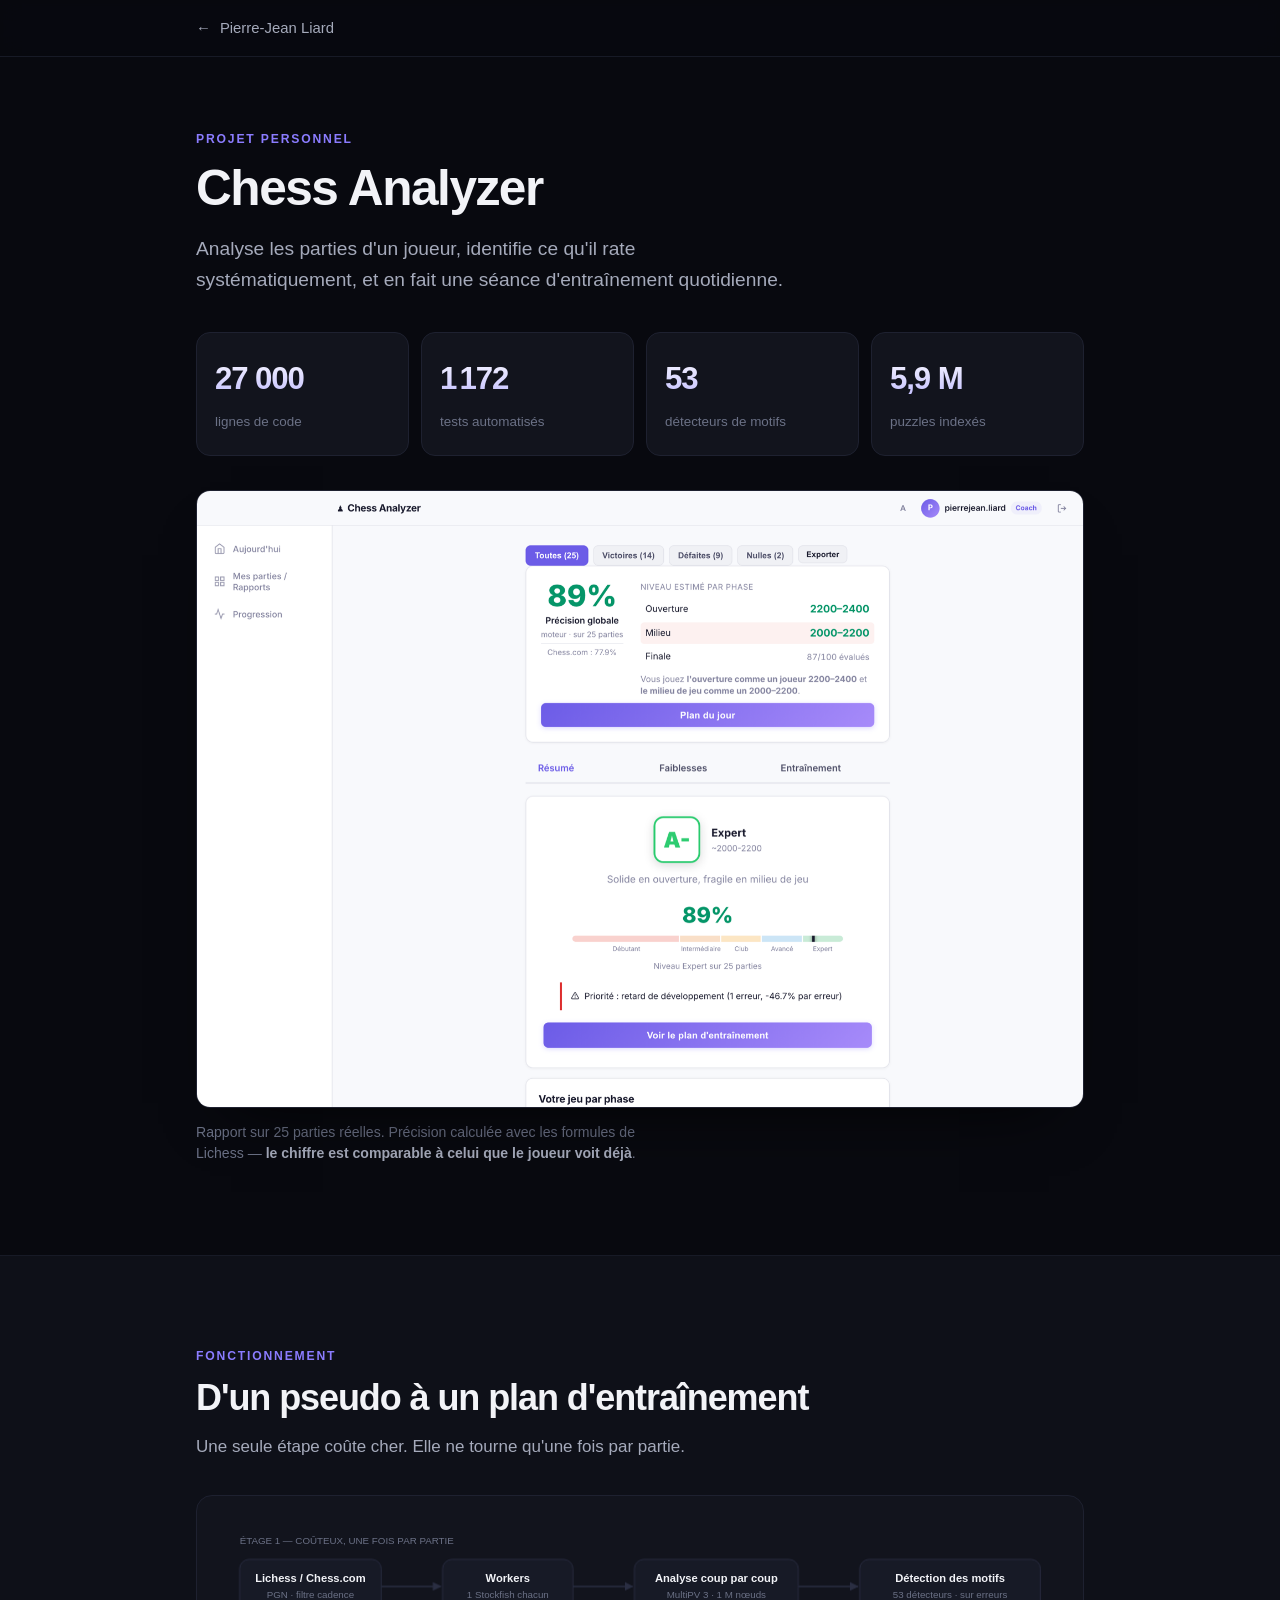
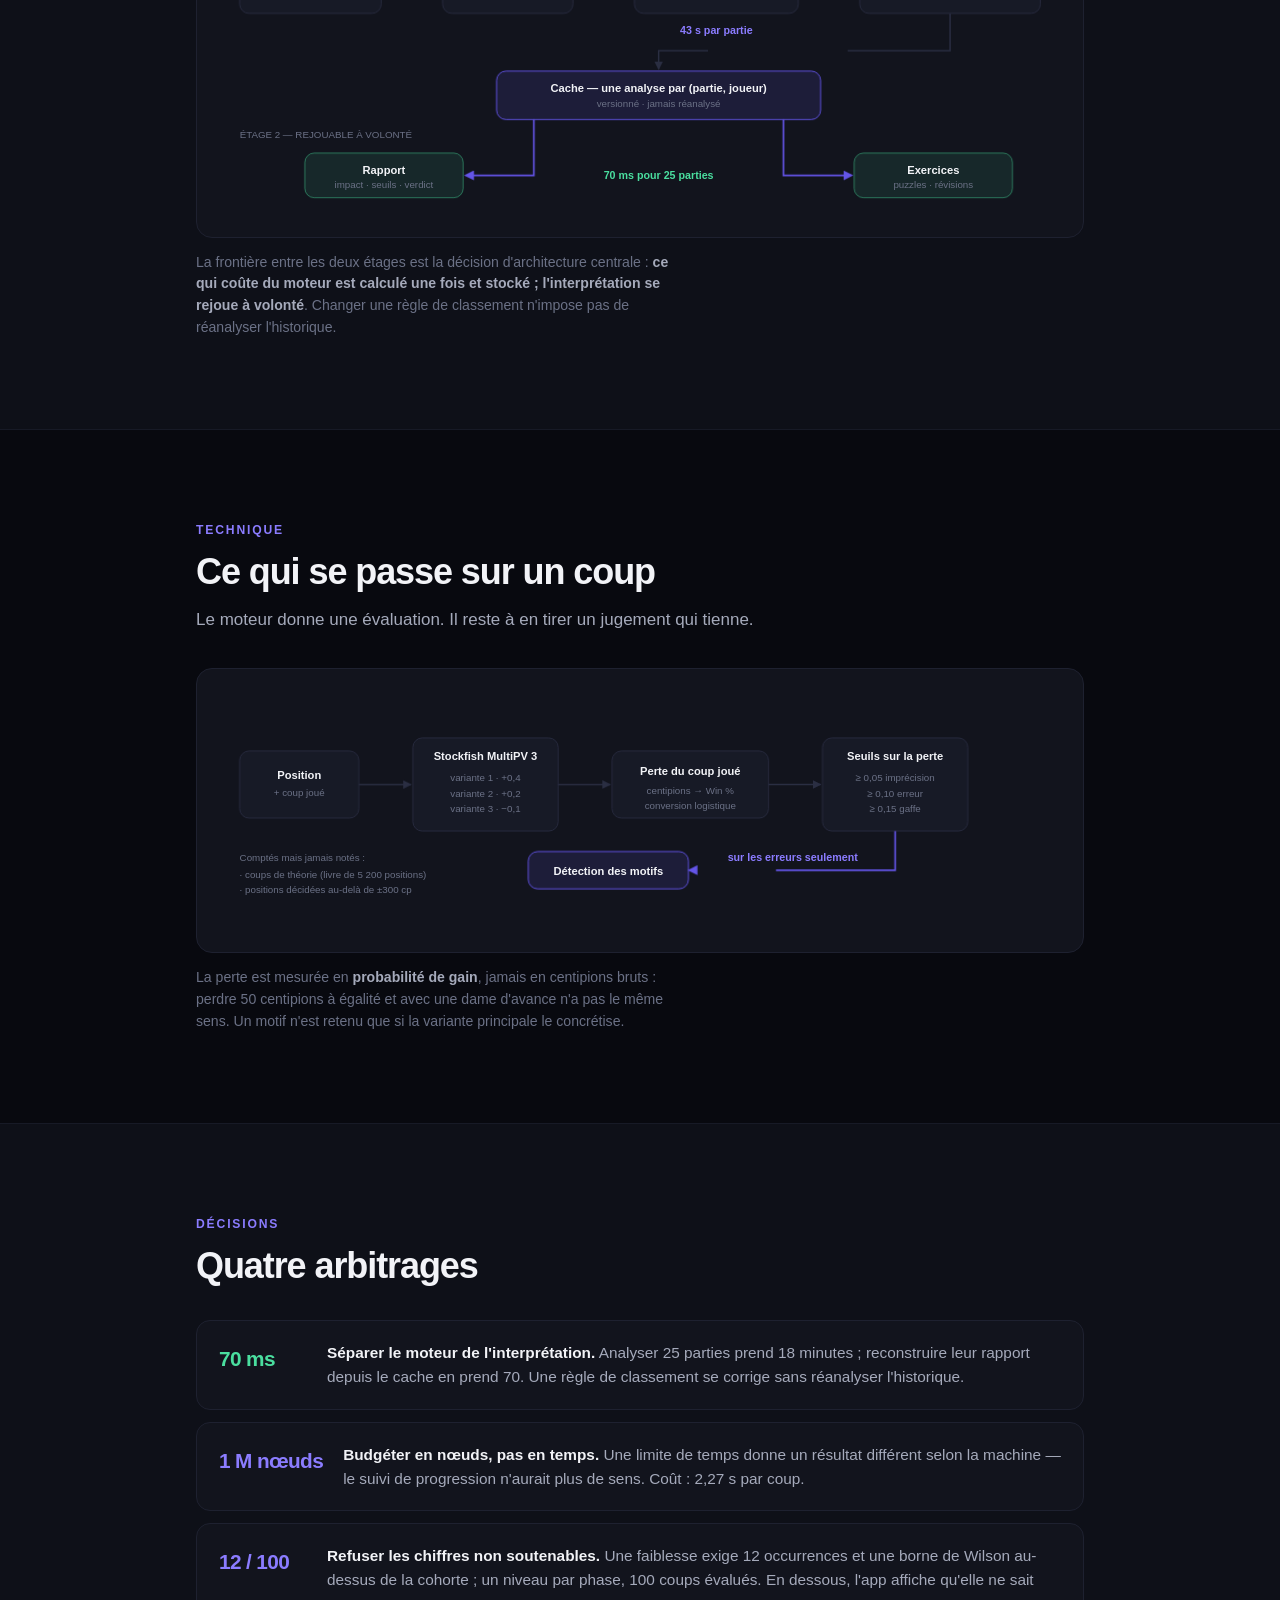
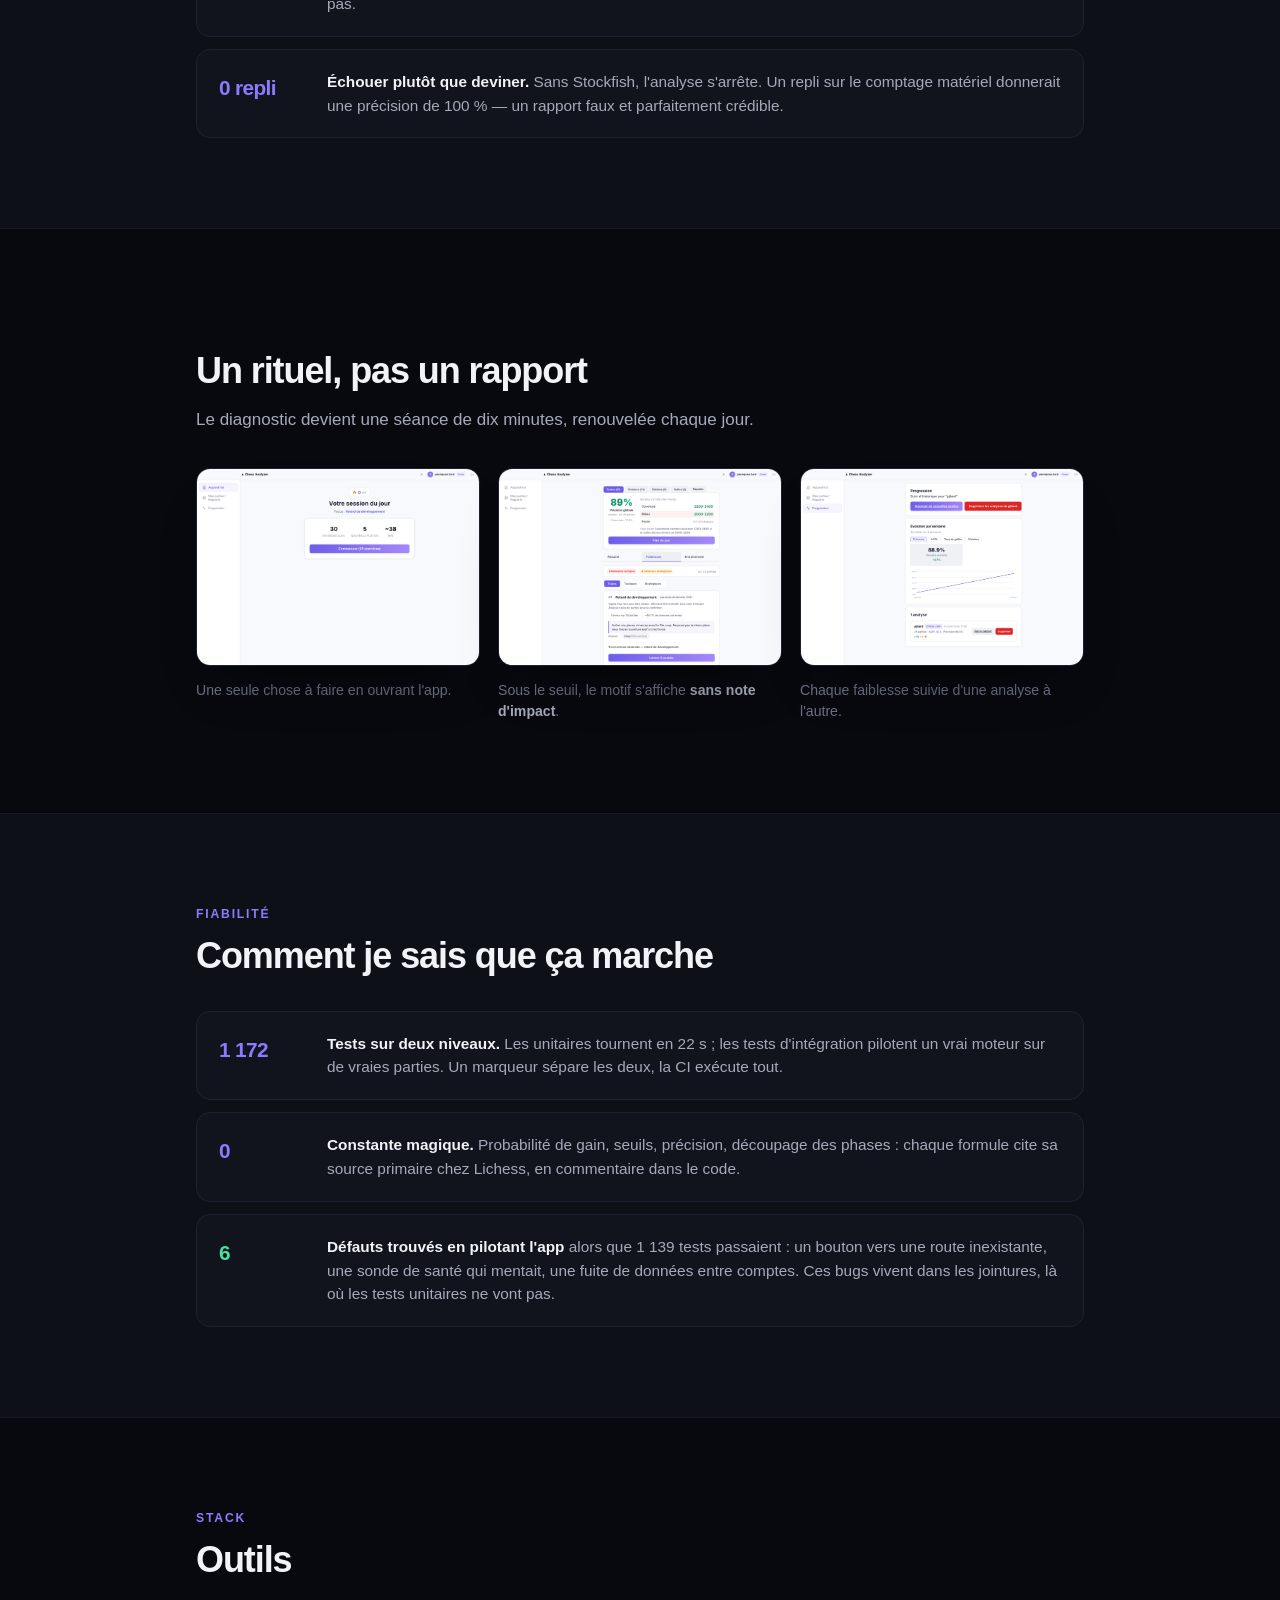
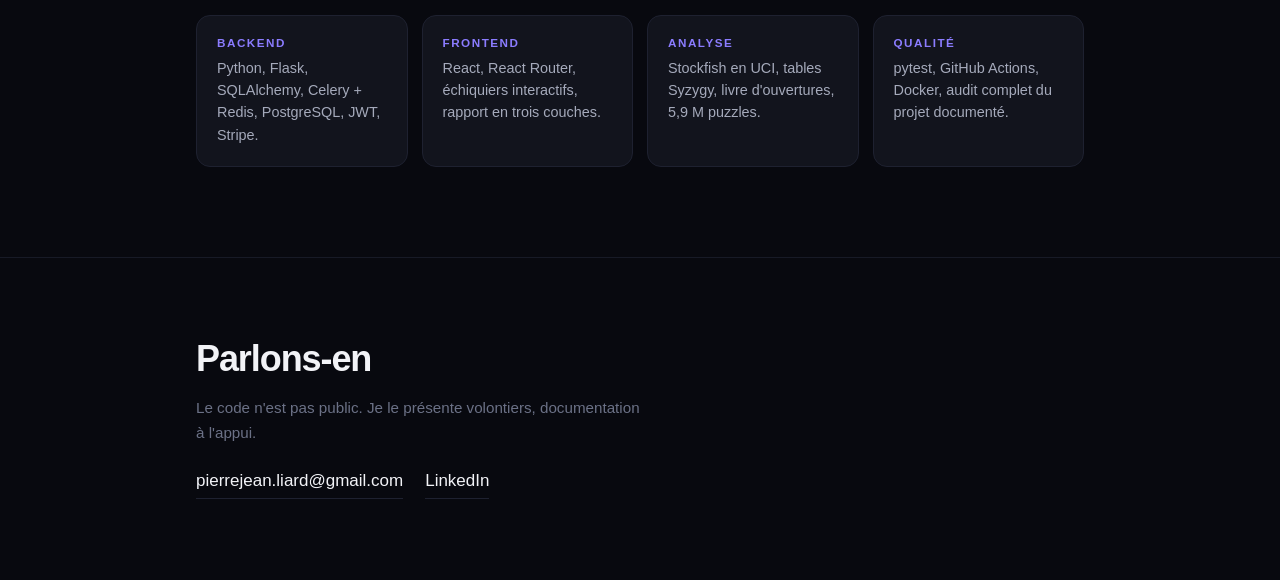
==== chess-analyzer/index.html @ a1d0f541 "Barre de retour sur la page projet, à la place du bandeau personnel La page projet rouvrait sur le m" ====
<!doctype html>
<html lang="fr">
<head>
<meta charset="utf-8">
<meta name="viewport" content="width=device-width, initial-scale=1">
<title>Pierre-Jean Liard — Développeur fullstack</title>
<meta name="description" content="Chess Analyzer : analyse de parties d'échecs avec Stockfish, diagnostic de faiblesses et entraînement personnalisé.">
<meta name="theme-color" content="#08090f">
<meta property="og:title" content="Pierre-Jean Liard — Développeur fullstack">
<meta property="og:description" content="Chess Analyzer : de 25 parties à un plan d'entraînement.">
<meta property="og:type" content="website">
<link rel="icon" href="data:image/svg+xml,<svg xmlns='http://www.w3.org/2000/svg' viewBox='0 0 100 100'><text y='.9em' font-size='90'>♟</text></svg>">
<link rel="stylesheet" href="../styles.css">
</head>
<body>

<div id="bar"></div>

<nav class="backbar">
  <div class="wrap">
    <a class="back" href="../"><span class="arw">←</span> Pierre-Jean Liard</a>
  </div>
</nav>

<header class="project-hero">
  <div class="wrap">
    <p class="kicker rise">Projet personnel</p>
    <h1 class="rise">Chess Analyzer</h1>
    <p class="lede rise d1">
      Analyse les parties d'un joueur, identifie ce qu'il rate systématiquement,
      et en fait une séance d'entraînement quotidienne.
    </p>
  </div>
</header>

<section id="projet" style="padding-top:0">
  <div class="wrap">
    <div class="stats">
      <div class="stat rise"><b data-count="27000" data-div="1000" data-suffix=" 000">0</b><span>lignes de code</span></div>
      <div class="stat rise d1"><b data-count="1172">0</b><span>tests automatisés</span></div>
      <div class="stat rise d2"><b data-count="53">0</b><span>détecteurs de motifs</span></div>
      <div class="stat rise d3"><b data-count="59" data-div="10" data-decimal="1" data-suffix=" M">0</b><span>puzzles indexés</span></div>
    </div>

    <figure class="rise">
      <div class="shot"><img src="../assets/chess-analyzer/rapport.png" alt="Rapport d'analyse : 89 % de précision, niveau estimé par phase, faiblesse prioritaire" loading="lazy"></div>
      <figcaption>Rapport sur 25 parties réelles. Précision calculée avec les formules de Lichess — <b>le chiffre est comparable à celui que le joueur voit déjà</b>.</figcaption>
    </figure>
  </div>
</section>

<section class="lift">
  <div class="wrap">
    <p class="kicker rise">Fonctionnement</p>
    <h2 class="rise">D'un pseudo à un plan d'entraînement</h2>
    <p class="sub rise d1">Une seule étape coûte cher. Elle ne tourne qu'une fois par partie.</p>

    <figure class="rise">
      <div class="diagram">
        <svg viewBox="0 0 900 306" role="img"
             aria-label="Les parties récupérées passent par des workers Stockfish, sont analysées coup par coup puis stockées en cache. Le rapport et les exercices se reconstruisent depuis ce cache en 70 millisecondes, sans repasser par le moteur.">
          <defs>
            <marker id="a" viewBox="0 0 10 10" refX="9" refY="5" markerWidth="6" markerHeight="6" orient="auto-start-reverse">
              <path d="M0 0 L10 5 L0 10 z" fill="#2a2e42"/>
            </marker>
            <marker id="aa" viewBox="0 0 10 10" refX="9" refY="5" markerWidth="6" markerHeight="6" orient="auto-start-reverse">
              <path d="M0 0 L10 5 L0 10 z" fill="#6455e8"/>
            </marker>
          </defs>

          <text class="t-sm fade" x="20" y="22">ÉTAGE 1 — COÛTEUX, UNE FOIS PAR PARTIE</text>

          <rect class="box fade" x="20" y="38" width="152" height="58" rx="10"/>
          <text class="t fade" x="96" y="62" text-anchor="middle">Lichess / Chess.com</text>
          <text class="t-sm fade" x="96" y="80" text-anchor="middle">PGN · filtre cadence</text>

          <line class="wire draw s1" style="--len:66" x1="172" y1="67" x2="236" y2="67" marker-end="url(#a)"/>

          <rect class="box fade s1" x="238" y="38" width="140" height="58" rx="10"/>
          <text class="t fade s1" x="308" y="62" text-anchor="middle">Workers</text>
          <text class="t-sm fade s1" x="308" y="80" text-anchor="middle">1 Stockfish chacun</text>

          <line class="wire draw s2" style="--len:66" x1="378" y1="67" x2="442" y2="67" marker-end="url(#a)"/>

          <rect class="box fade s2" x="444" y="38" width="176" height="58" rx="10"/>
          <text class="t fade s2" x="532" y="62" text-anchor="middle">Analyse coup par coup</text>
          <text class="t-sm fade s2" x="532" y="80" text-anchor="middle">MultiPV 3 · 1 M nœuds</text>

          <line class="wire draw s3" style="--len:66" x1="620" y1="67" x2="684" y2="67" marker-end="url(#a)"/>

          <rect class="box fade s3" x="686" y="38" width="194" height="58" rx="10"/>
          <text class="t fade s3" x="783" y="62" text-anchor="middle">Détection des motifs</text>
          <text class="t-sm fade s3" x="783" y="80" text-anchor="middle">53 détecteurs · sur erreurs</text>

          <text class="t-metric fade s3" x="532" y="118" text-anchor="middle">43 s par partie</text>

          <path class="wire draw s4" style="--len:150" d="M783 96 L783 136 L470 136 L470 156" marker-end="url(#a)"/>

          <rect class="box-accent fade s4" x="296" y="158" width="348" height="52" rx="10"/>
          <text class="t fade s4" x="470" y="180" text-anchor="middle">Cache — une analyse par (partie, joueur)</text>
          <text class="t-sm fade s4" x="470" y="197" text-anchor="middle">versionné · jamais réanalysé</text>

          <text class="t-sm fade s5" x="20" y="230">ÉTAGE 2 — REJOUABLE À VOLONTÉ</text>

          <path class="wire-accent draw s5" style="--len:130" d="M336 210 L336 270 L262 270" marker-end="url(#aa)"/>
          <rect class="box-mint fade s5" x="90" y="246" width="170" height="48" rx="10"/>
          <text class="t fade s5" x="175" y="268" text-anchor="middle">Rapport</text>
          <text class="t-sm fade s5" x="175" y="284" text-anchor="middle">impact · seuils · verdict</text>

          <path class="wire-accent draw s5" style="--len:130" d="M604 210 L604 270 L678 270" marker-end="url(#aa)"/>
          <rect class="box-mint fade s5" x="680" y="246" width="170" height="48" rx="10"/>
          <text class="t fade s5" x="765" y="268" text-anchor="middle">Exercices</text>
          <text class="t-sm fade s5" x="765" y="284" text-anchor="middle">puzzles · révisions</text>

          <text class="t-metric t-mint fade s5" x="470" y="274" text-anchor="middle">70 ms pour 25 parties</text>
        </svg>
      </div>
      <figcaption>
        La frontière entre les deux étages est la décision d'architecture centrale :
        <b>ce qui coûte du moteur est calculé une fois et stocké ; l'interprétation se
        rejoue à volonté</b>. Changer une règle de classement n'impose pas de réanalyser
        l'historique.
      </figcaption>
    </figure>
  </div>
</section>

<section>
  <div class="wrap">
    <p class="kicker rise">Technique</p>
    <h2 class="rise">Ce qui se passe sur un coup</h2>
    <p class="sub rise d1">Le moteur donne une évaluation. Il reste à en tirer un jugement qui tienne.</p>

    <figure class="rise">
      <div class="diagram">
        <svg viewBox="0 0 900 244" role="img"
             aria-label="Le moteur propose trois variantes, le coup joué est situé par rapport à elles, sa perte en centipions est convertie en perte de probabilité de gain, puis comparée à des seuils. La détection de motifs ne se déclenche que sur les erreurs.">
          <defs>
            <marker id="b" viewBox="0 0 10 10" refX="9" refY="5" markerWidth="6" markerHeight="6" orient="auto-start-reverse">
              <path d="M0 0 L10 5 L0 10 z" fill="#2a2e42"/>
            </marker>
            <marker id="bb" viewBox="0 0 10 10" refX="9" refY="5" markerWidth="6" markerHeight="6" orient="auto-start-reverse">
              <path d="M0 0 L10 5 L0 10 z" fill="#6455e8"/>
            </marker>
          </defs>

          <rect class="box fade" x="20" y="58" width="128" height="72" rx="10"/>
          <text class="t fade" x="84" y="88" text-anchor="middle">Position</text>
          <text class="t-sm fade" x="84" y="106" text-anchor="middle">+ coup joué</text>

          <line class="wire draw s1" style="--len:56" x1="148" y1="94" x2="204" y2="94" marker-end="url(#b)"/>

          <rect class="box fade s1" x="206" y="44" width="156" height="100" rx="10"/>
          <text class="t fade s1" x="284" y="68" text-anchor="middle">Stockfish MultiPV 3</text>
          <text class="t-sm fade s1" x="284" y="90" text-anchor="middle">variante 1 · +0,4</text>
          <text class="t-sm fade s1" x="284" y="107" text-anchor="middle">variante 2 · +0,2</text>
          <text class="t-sm fade s1" x="284" y="124" text-anchor="middle">variante 3 · −0,1</text>

          <line class="wire draw s2" style="--len:56" x1="362" y1="94" x2="418" y2="94" marker-end="url(#b)"/>

          <rect class="box fade s2" x="420" y="58" width="168" height="72" rx="10"/>
          <text class="t fade s2" x="504" y="84" text-anchor="middle">Perte du coup joué</text>
          <text class="t-sm fade s2" x="504" y="104" text-anchor="middle">centipions → Win %</text>
          <text class="t-sm fade s2" x="504" y="120" text-anchor="middle">conversion logistique</text>

          <line class="wire draw s3" style="--len:56" x1="588" y1="94" x2="644" y2="94" marker-end="url(#b)"/>

          <rect class="box fade s3" x="646" y="44" width="156" height="100" rx="10"/>
          <text class="t fade s3" x="724" y="68" text-anchor="middle">Seuils sur la perte</text>
          <text class="t-sm fade s3" x="724" y="90" text-anchor="middle">≥ 0,05 imprécision</text>
          <text class="t-sm fade s3" x="724" y="107" text-anchor="middle">≥ 0,10 erreur</text>
          <text class="t-sm fade s3" x="724" y="124" text-anchor="middle">≥ 0,15 gaffe</text>

          <path class="wire-accent draw s4" style="--len:170" d="M724 144 L724 186 L502 186" marker-end="url(#bb)"/>
          <rect class="box-accent fade s4" x="330" y="166" width="172" height="40" rx="10"/>
          <text class="t fade s4" x="416" y="191" text-anchor="middle">Détection des motifs</text>
          <text class="t-metric fade s4" x="614" y="176" text-anchor="middle">sur les erreurs seulement</text>

          <text class="t-sm fade s5" x="20" y="176">Comptés mais jamais notés :</text>
          <text class="t-sm fade s5" x="20" y="194">· coups de théorie (livre de 5 200 positions)</text>
          <text class="t-sm fade s5" x="20" y="211">· positions décidées au-delà de ±300 cp</text>
        </svg>
      </div>
      <figcaption>
        La perte est mesurée en <b>probabilité de gain</b>, jamais en centipions bruts :
        perdre 50 centipions à égalité et avec une dame d'avance n'a pas le même sens.
        Un motif n'est retenu que si la variante principale le concrétise.
      </figcaption>
    </figure>
  </div>
</section>

<section class="lift">
  <div class="wrap">
    <p class="kicker rise">Décisions</p>
    <h2 class="rise">Quatre arbitrages</h2>

    <div class="calls">
      <div class="call rise">
        <span class="big mint">70 ms</span>
        <p><strong>Séparer le moteur de l'interprétation.</strong> Analyser 25 parties prend 18 minutes ; reconstruire leur rapport depuis le cache en prend 70. Une règle de classement se corrige sans réanalyser l'historique.</p>
      </div>
      <div class="call rise">
        <span class="big">1 M nœuds</span>
        <p><strong>Budgéter en nœuds, pas en temps.</strong> Une limite de temps donne un résultat différent selon la machine — le suivi de progression n'aurait plus de sens. Coût : 2,27 s par coup.</p>
      </div>
      <div class="call rise">
        <span class="big">12 / 100</span>
        <p><strong>Refuser les chiffres non soutenables.</strong> Une faiblesse exige 12 occurrences et une borne de Wilson au-dessus de la cohorte ; un niveau par phase, 100 coups évalués. En dessous, l'app affiche qu'elle ne sait pas.</p>
      </div>
      <div class="call rise">
        <span class="big">0 repli</span>
        <p><strong>Échouer plutôt que deviner.</strong> Sans Stockfish, l'analyse s'arrête. Un repli sur le comptage matériel donnerait une précision de 100 % — un rapport faux et parfaitement crédible.</p>
      </div>
    </div>
  </div>
</section>

<section>
  <div class="wrap">
    <p class="kicker rise">Produit</p>
    <h2 class="rise">Un rituel, pas un rapport</h2>
    <p class="sub rise d1">Le diagnostic devient une séance de dix minutes, renouvelée chaque jour.</p>

    <div class="gallery">
      <figure class="rise">
        <div class="shot"><img src="../assets/chess-analyzer/aujourdhui.png" alt="Écran Aujourd'hui : séance du jour, révisions dues et nouveaux puzzles" loading="lazy"></div>
        <figcaption>Une seule chose à faire en ouvrant l'app.</figcaption>
      </figure>
      <figure class="rise d1">
        <div class="shot"><img src="../assets/chess-analyzer/faiblesses.png" alt="Onglet Faiblesses : motif affiché avec la mention pas assez de données" loading="lazy"></div>
        <figcaption>Sous le seuil, le motif s'affiche <b>sans note d'impact</b>.</figcaption>
      </figure>
      <figure class="rise d2">
        <div class="shot"><img src="../assets/chess-analyzer/progression.png" alt="Page Progression : évolution de la précision et des faiblesses dans le temps" loading="lazy"></div>
        <figcaption>Chaque faiblesse suivie d'une analyse à l'autre.</figcaption>
      </figure>
    </div>
  </div>
</section>

<section class="lift">
  <div class="wrap">
    <p class="kicker rise">Fiabilité</p>
    <h2 class="rise">Comment je sais que ça marche</h2>

    <div class="calls">
      <div class="call rise">
        <span class="big">1 172</span>
        <p><strong>Tests sur deux niveaux.</strong> Les unitaires tournent en 22 s ; les tests d'intégration pilotent un vrai moteur sur de vraies parties. Un marqueur sépare les deux, la CI exécute tout.</p>
      </div>
      <div class="call rise">
        <span class="big">0</span>
        <p><strong>Constante magique.</strong> Probabilité de gain, seuils, précision, découpage des phases : chaque formule cite sa source primaire chez Lichess, en commentaire dans le code.</p>
      </div>
      <div class="call rise">
        <span class="big mint">6</span>
        <p><strong>Défauts trouvés en pilotant l'app</strong> alors que 1 139 tests passaient : un bouton vers une route inexistante, une sonde de santé qui mentait, une fuite de données entre comptes. Ces bugs vivent dans les jointures, là où les tests unitaires ne vont pas.</p>
      </div>
    </div>
  </div>
</section>

<section>
  <div class="wrap">
    <p class="kicker rise">Stack</p>
    <h2 class="rise">Outils</h2>
    <div class="stack">
      <div class="rise">
        <h3>Backend</h3>
        <p>Python, Flask, SQLAlchemy, Celery + Redis, PostgreSQL, JWT, Stripe.</p>
      </div>
      <div class="rise d1">
        <h3>Frontend</h3>
        <p>React, React Router, échiquiers interactifs, rapport en trois couches.</p>
      </div>
      <div class="rise d2">
        <h3>Analyse</h3>
        <p>Stockfish en UCI, tables Syzygy, livre d'ouvertures, 5,9 M puzzles.</p>
      </div>
      <div class="rise d3">
        <h3>Qualité</h3>
        <p>pytest, GitHub Actions, Docker, audit complet du projet documenté.</p>
      </div>
    </div>
  </div>
</section>

<footer>
  <div class="wrap">
    <h2 class="rise" style="margin-bottom:16px">Parlons-en</h2>
    <p class="rise d1">Le code n'est pas public. Je le présente volontiers, documentation à l'appui.</p>
    <div class="foot-links rise d2">
      <a href="mailto:pierrejean.liard@gmail.com">pierrejean.liard@gmail.com</a>
      <a href="https://www.linkedin.com/in/pierre-jean-liard-203535136/" rel="noopener">LinkedIn</a>
    </div>
  </div>
</footer>

<script src="../site.js"></script>

</body>
</html>
---- styles.css ----
:root {
    --bg: #08090f;  --bg-lift: #0e1018;  --bg-card: #12141d;
    --line: #1e2130;  --line-soft: #171a26;
    --ink: #f2f3f7;  --ink-soft: #a5aabb;  --ink-faint: #6b7186;
    --accent: #8b7cff;  --accent-deep: #6455e8;  --mint: #4ade9f;
    --max: 940px;
    --ease: cubic-bezier(0.22, 1, 0.36, 1);
  }
  * { box-sizing: border-box; }
  html { -webkit-text-size-adjust: 100%; scroll-behavior: smooth; }
  body {
    margin: 0; background: var(--bg); color: var(--ink);
    font: 17px/1.65 -apple-system, BlinkMacSystemFont, "Segoe UI", Roboto, "Helvetica Neue", Arial, sans-serif;
    -webkit-font-smoothing: antialiased; -moz-osx-font-smoothing: grayscale;
    overflow-x: hidden;
  }
  ::selection { background: var(--accent-deep); color: #fff; }
  .wrap { max-width: var(--max); margin: 0 auto; padding: 0 26px; }
  h1, h2, h3 { letter-spacing: -0.03em; line-height: 1.12; margin: 0; }
  p { margin: 0 0 16px; }
  a { color: var(--accent); text-decoration: none; }

  #bar {
    position: fixed; top: 0; left: 0; height: 2px; width: 0%; z-index: 100;
    background: linear-gradient(90deg, var(--accent-deep), var(--accent), var(--mint));
    transition: width 120ms linear;
  }

  /* ── Hero ── */
  .hero { position: relative; padding: clamp(92px, 17vh, 172px) 0 clamp(64px, 11vh, 108px); overflow: hidden; }
  .hero::before {
    content: ""; position: absolute; top: -30%; left: 50%;
    width: min(1100px, 130vw); aspect-ratio: 1; transform: translateX(-50%);
    background: radial-gradient(circle at center, rgba(139,124,255,0.14) 0%, transparent 62%);
    pointer-events: none; animation: breathe 14s var(--ease) infinite;
  }
  @keyframes breathe {
    0%, 100% { opacity: .75; transform: translateX(-50%) scale(1); }
    50% { opacity: 1; transform: translateX(-50%) scale(1.1); }
  }
  .hero .wrap { position: relative; }
  .eyebrow {
    display: inline-flex; align-items: center; gap: 9px;
    font-size: .78rem; font-weight: 600; text-transform: uppercase; letter-spacing: .14em;
    color: var(--ink-soft); border: 1px solid var(--line); background: rgba(255,255,255,.02);
    border-radius: 100px; padding: 7px 15px 7px 12px; margin-bottom: 26px;
  }
  .dot { width: 6px; height: 6px; border-radius: 50%; background: var(--mint); animation: pulse 2.6s ease-out infinite; }
  @keyframes pulse {
    0% { box-shadow: 0 0 0 0 rgba(74,222,159,.45); }
    70% { box-shadow: 0 0 0 8px rgba(74,222,159,0); }
    100% { box-shadow: 0 0 0 0 rgba(74,222,159,0); }
  }
  .name { font-size: clamp(1.15rem, 2.6vw, 1.4rem); font-weight: 600; margin-bottom: 14px; }
  h1 { font-size: clamp(2.5rem, 7.6vw, 4.2rem); font-weight: 700; margin-bottom: 24px; }
  .grad {
    background: linear-gradient(96deg, #fff 12%, var(--accent) 58%, var(--mint) 105%);
    -webkit-background-clip: text; background-clip: text; -webkit-text-fill-color: transparent; color: transparent;
  }
  .lede { font-size: clamp(1.02rem, 2.2vw, 1.2rem); color: var(--ink-soft); max-width: 56ch; margin-bottom: 32px; }
  .links { display: flex; flex-wrap: wrap; gap: 12px; }
  .btn {
    display: inline-flex; align-items: center; gap: 8px;
    padding: 12px 22px; border-radius: 10px; font-size: .95rem; font-weight: 500;
    border: 1px solid var(--line); color: var(--ink); background: var(--bg-card);
    transition: transform 260ms var(--ease), border-color 260ms var(--ease);
  }
  .btn:hover { transform: translateY(-2px); border-color: var(--accent-deep); }
  .btn-primary {
    background: linear-gradient(135deg, var(--accent-deep), var(--accent));
    border-color: transparent; color: #fff; box-shadow: 0 8px 26px -10px var(--accent-deep);
  }
  .btn .arw { transition: transform 260ms var(--ease); }
  .btn:hover .arw { transform: translateX(3px); }

  /* ── Sections ── */
  section { padding: clamp(60px, 10vh, 100px) 0; }
  .lift { background: var(--bg-lift); border-block: 1px solid var(--line-soft); }
  .kicker {
    font-size: .76rem; font-weight: 600; text-transform: uppercase; letter-spacing: .15em;
    color: var(--accent); margin-bottom: 12px;
  }
  h2 { font-size: clamp(1.65rem, 4.2vw, 2.25rem); font-weight: 650; margin-bottom: 14px; }
  h3 { font-size: 1.05rem; font-weight: 600; margin-bottom: 8px; }
  .sub { color: var(--ink-soft); max-width: 60ch; }

  /* ── Chiffres ── */
  .stats { display: grid; grid-template-columns: repeat(auto-fit, minmax(150px, 1fr)); gap: 12px; margin-top: 36px; }
  .stat {
    background: var(--bg-card); border: 1px solid var(--line); border-radius: 14px; padding: 20px 18px;
    transition: transform 340ms var(--ease), border-color 340ms var(--ease);
  }
  .stat:hover { transform: translateY(-4px); border-color: var(--accent-deep); }
  .stat b {
    display: block; font-size: clamp(1.55rem, 3.2vw, 1.95rem); font-weight: 680;
    letter-spacing: -.035em; font-variant-numeric: tabular-nums; margin-bottom: 3px;
    background: linear-gradient(180deg, #fff, #b9b4ff);
    -webkit-background-clip: text; background-clip: text; -webkit-text-fill-color: transparent;
  }
  .stat span { font-size: .84rem; color: var(--ink-faint); line-height: 1.4; }

  /* ── Schémas ── */
  figure { margin: 34px 0 0; }
  .diagram {
    background: var(--bg-card); border: 1px solid var(--line); border-radius: 16px;
    padding: 28px 24px; overflow-x: auto;
  }
  .diagram svg { display: block; width: 100%; height: auto; min-width: 560px; }
  figcaption { font-size: .88rem; color: var(--ink-faint); margin-top: 14px; max-width: 62ch; line-height: 1.55; }
  figcaption b { color: var(--ink-soft); font-weight: 600; }

  /* tracé progressif des liaisons */
  .draw { stroke-dasharray: var(--len, 300); stroke-dashoffset: var(--len, 300); }
  .in .draw { animation: trace 900ms var(--ease) forwards; }
  .in .draw.s1 { animation-delay: 120ms; }
  .in .draw.s2 { animation-delay: 260ms; }
  .in .draw.s3 { animation-delay: 400ms; }
  .in .draw.s4 { animation-delay: 540ms; }
  .in .draw.s5 { animation-delay: 680ms; }
  @keyframes trace { to { stroke-dashoffset: 0; } }
  .fade { opacity: 0; }
  .in .fade { animation: appear 520ms var(--ease) forwards; }
  .in .fade.s1 { animation-delay: 160ms; }
  .in .fade.s2 { animation-delay: 300ms; }
  .in .fade.s3 { animation-delay: 440ms; }
  .in .fade.s4 { animation-delay: 580ms; }
  .in .fade.s5 { animation-delay: 720ms; }
  @keyframes appear { to { opacity: 1; } }

  .box { fill: #171a26; stroke: #2a2e42; }
  .box-accent { fill: rgba(100,85,232,.14); stroke: var(--accent-deep); }
  .box-mint { fill: rgba(74,222,159,.1); stroke: rgba(74,222,159,.5); }
  .t { font: 600 12px -apple-system, BlinkMacSystemFont, "Segoe UI", Roboto, sans-serif; fill: #f2f3f7; }
  .t-sm { font: 500 10.5px -apple-system, BlinkMacSystemFont, "Segoe UI", Roboto, sans-serif; fill: #6b7186; }
  .t-metric { font: 700 11.5px -apple-system, BlinkMacSystemFont, "Segoe UI", Roboto, sans-serif; fill: #8b7cff; }
  .t-mint { fill: #4ade9f; }
  .wire { stroke: #2a2e42; stroke-width: 1.6; fill: none; }
  .wire-accent { stroke: #6455e8; stroke-width: 1.8; fill: none; }

  /* ── Captures ── */
  .shot {
    position: relative; border-radius: 14px; overflow: hidden;
    border: 1px solid var(--line); background: var(--bg-card);
    box-shadow: 0 30px 60px -35px rgba(0,0,0,.9);
    transition: transform 500ms var(--ease), box-shadow 500ms var(--ease);
  }
  .shot:hover { transform: translateY(-5px); box-shadow: 0 40px 70px -30px rgba(0,0,0,.95); }
  .shot img { width: 100%; height: auto; display: block; }
  .gallery { display: grid; grid-template-columns: repeat(auto-fit, minmax(270px, 1fr)); gap: 18px; margin-top: 34px; }
  .gallery figure { margin: 0; }

  /* ── Arbitrages ── */
  .calls { display: grid; gap: 12px; margin-top: 34px; }
  .call {
    display: grid; grid-template-columns: auto 1fr; gap: 20px; align-items: start;
    background: var(--bg-card); border: 1px solid var(--line); border-radius: 14px; padding: 20px 22px;
    transition: transform 340ms var(--ease), border-color 340ms var(--ease);
  }
  .call:hover { transform: translateY(-3px); border-color: #2a2e42; }
  .call .big {
    font-size: 1.3rem; font-weight: 700; letter-spacing: -.03em; color: var(--accent);
    font-variant-numeric: tabular-nums; white-space: nowrap; padding-top: 1px; min-width: 88px;
  }
  .call .big.mint { color: var(--mint); }
  .call p { margin: 0; color: var(--ink-soft); font-size: .96rem; line-height: 1.55; }
  .call strong { color: var(--ink); font-weight: 600; }

  /* ── Stack ── */
  .stack { display: grid; grid-template-columns: repeat(auto-fit, minmax(200px, 1fr)); gap: 14px; margin-top: 34px; }
  .stack div {
    background: var(--bg-card); border: 1px solid var(--line); border-radius: 14px; padding: 20px;
    transition: border-color 340ms var(--ease), transform 340ms var(--ease);
  }
  .stack div:hover { border-color: var(--accent-deep); transform: translateY(-3px); }
  .stack h3 { font-size: .73rem; text-transform: uppercase; letter-spacing: .13em; color: var(--accent); margin-bottom: 8px; }
  .stack p { font-size: .9rem; color: var(--ink-soft); margin: 0; line-height: 1.55; }

  footer { padding: clamp(60px, 9vh, 88px) 0; border-top: 1px solid var(--line-soft); }
  footer p { color: var(--ink-faint); font-size: .95rem; max-width: 54ch; }
  .foot-links { display: flex; flex-wrap: wrap; gap: 22px; margin-top: 22px; }
  .foot-links a {
    color: var(--ink); font-weight: 500; border-bottom: 1px solid var(--line); padding-bottom: 3px;
    transition: border-color 260ms var(--ease), color 260ms var(--ease);
  }
  .foot-links a:hover { border-color: var(--accent); color: var(--accent); }

  .rise { opacity: 0; transform: translateY(20px); }
  .rise.in { opacity: 1; transform: none; transition: opacity 720ms var(--ease), transform 720ms var(--ease); }
  .rise.in.d1 { transition-delay: 80ms; }
  .rise.in.d2 { transition-delay: 160ms; }
  .rise.in.d3 { transition-delay: 240ms; }

  @media (prefers-reduced-motion: reduce) {
    html { scroll-behavior: auto; }
    .rise, .rise.in { opacity: 1; transform: none; transition: none; }
    .draw { stroke-dashoffset: 0; }
    .fade { opacity: 1; }
    .hero::before, .dot { animation: none; }
    * { transition-duration: 1ms !important; animation-duration: 1ms !important; }
  }
  @media (max-width: 620px) {
    body { font-size: 16px; }
    .diagram { padding: 20px 14px; }
    .call { grid-template-columns: 1fr; gap: 6px; }
  }

/* ── Barre de retour (pages projet) ── */
.backbar {
  position: sticky; top: 0; z-index: 50;
  background: rgba(8, 9, 15, .82);
  -webkit-backdrop-filter: saturate(160%) blur(12px);
  backdrop-filter: saturate(160%) blur(12px);
  border-bottom: 1px solid var(--line-soft);
}
.backbar .wrap { display: flex; align-items: center; height: 56px; }
.back {
  display: inline-flex; align-items: center; gap: 9px;
  color: var(--ink-soft); font-size: .93rem; font-weight: 500;
  transition: color 240ms var(--ease);
}
.back:hover { color: var(--ink); }
.back .arw { transition: transform 240ms var(--ease); display: inline-block; }
.back:hover .arw { transform: translateX(-3px); }

/* ── En-tête de page projet ── */
.project-hero { padding: clamp(52px, 8vh, 84px) 0 0; }
.project-hero h1 {
  font-size: clamp(2.1rem, 5.4vw, 3.1rem); font-weight: 700; margin-bottom: 16px;
}
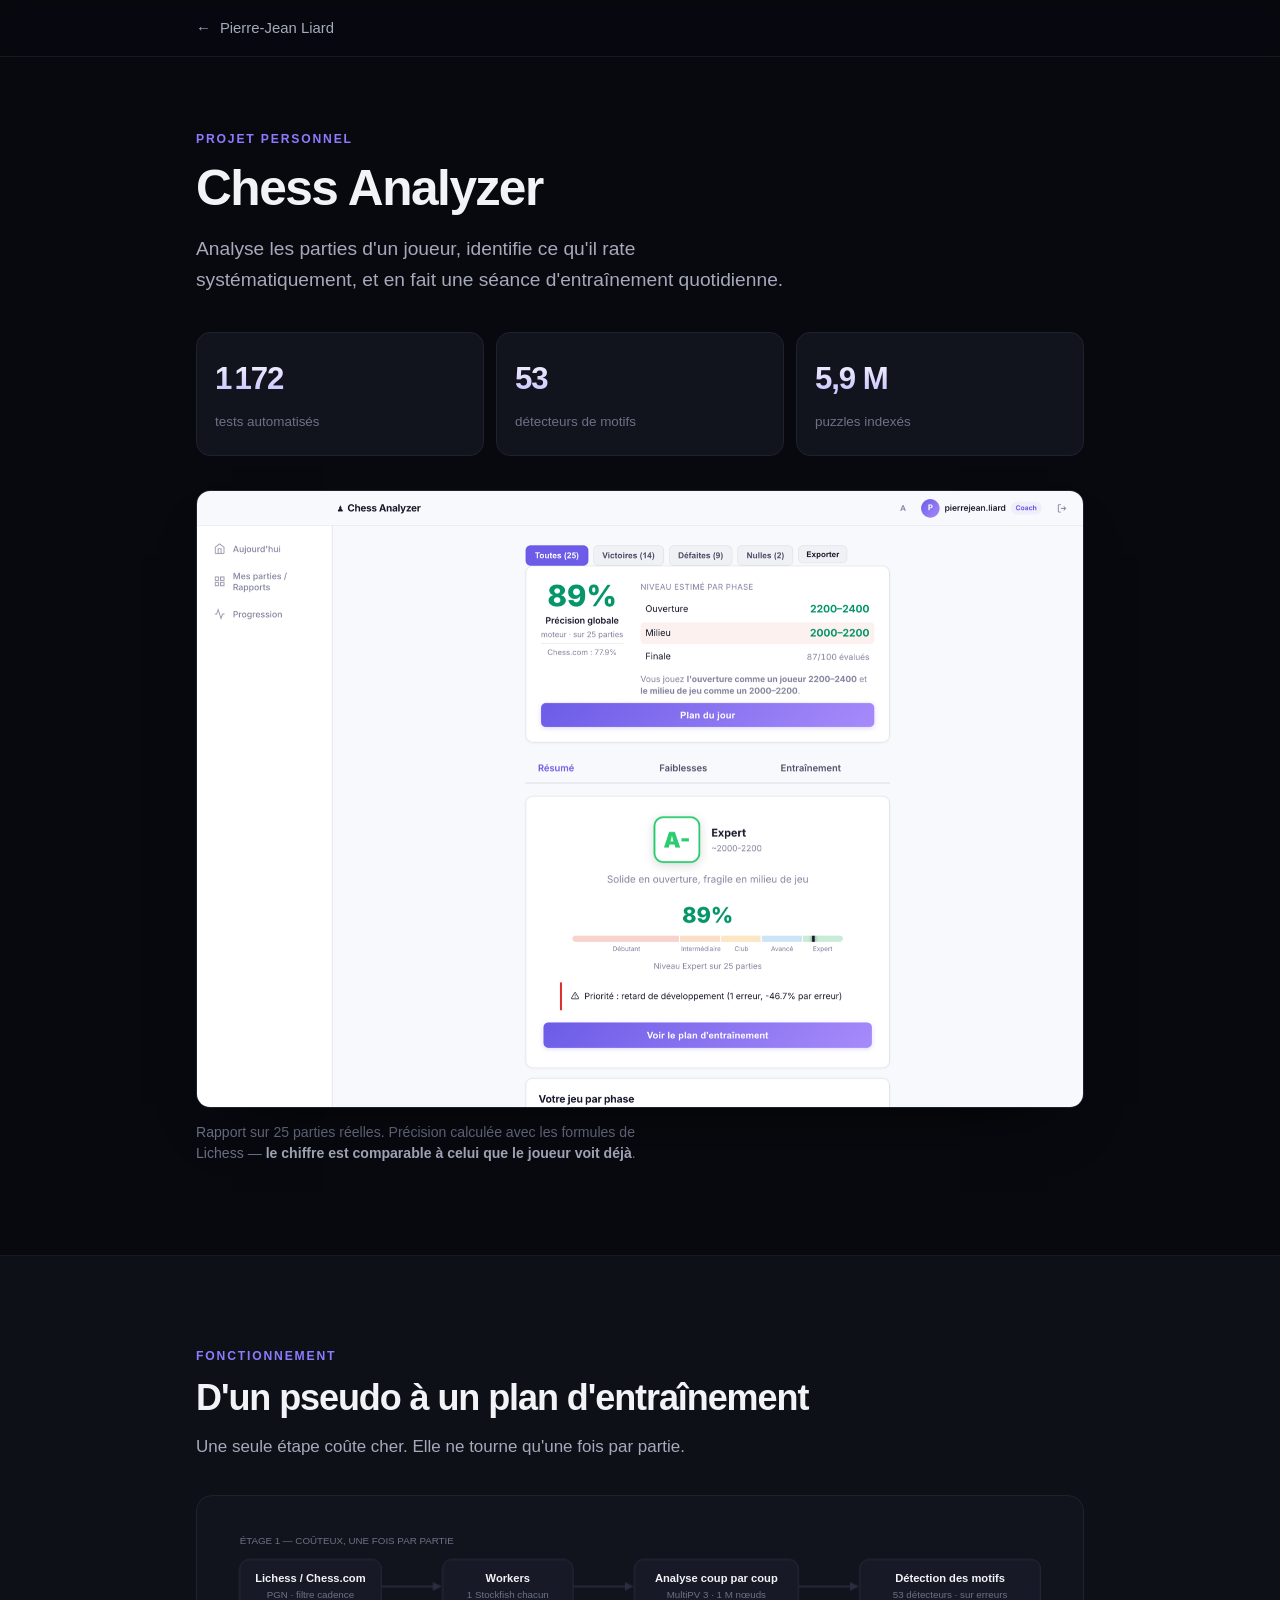
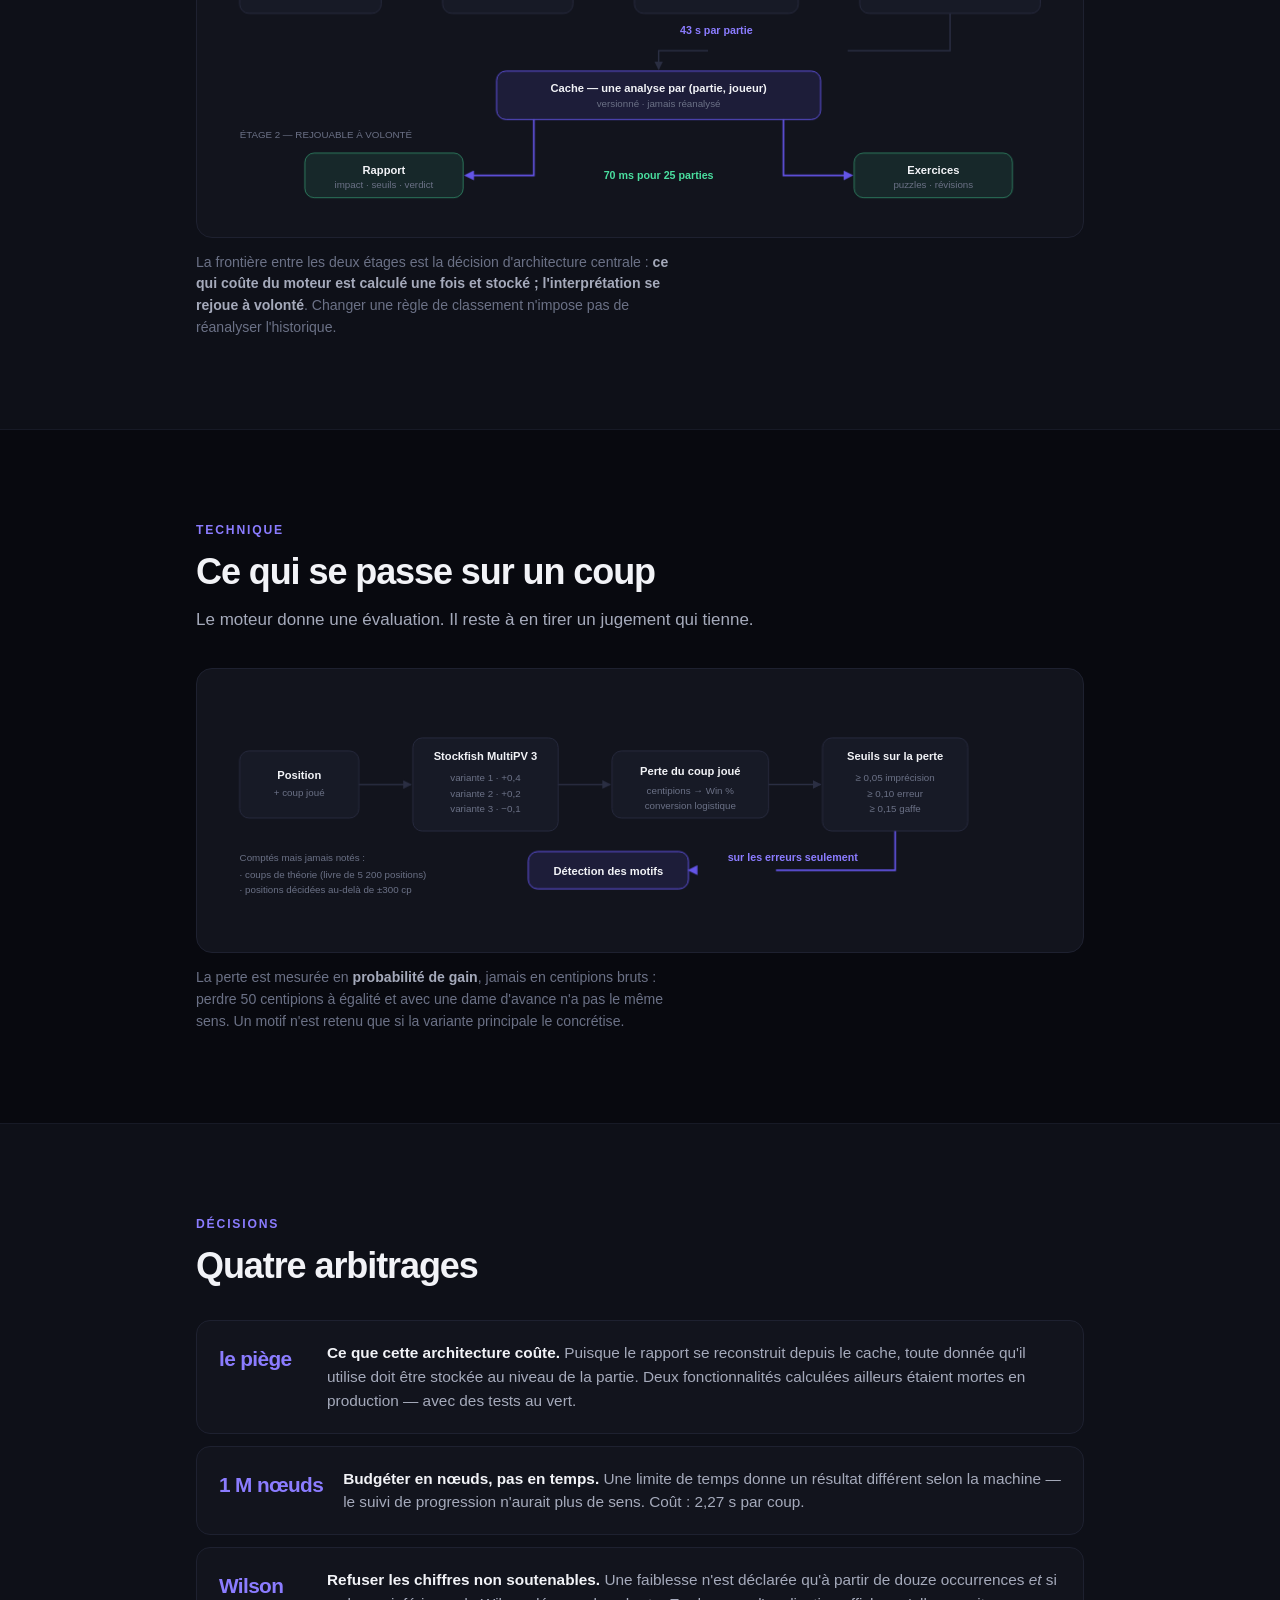
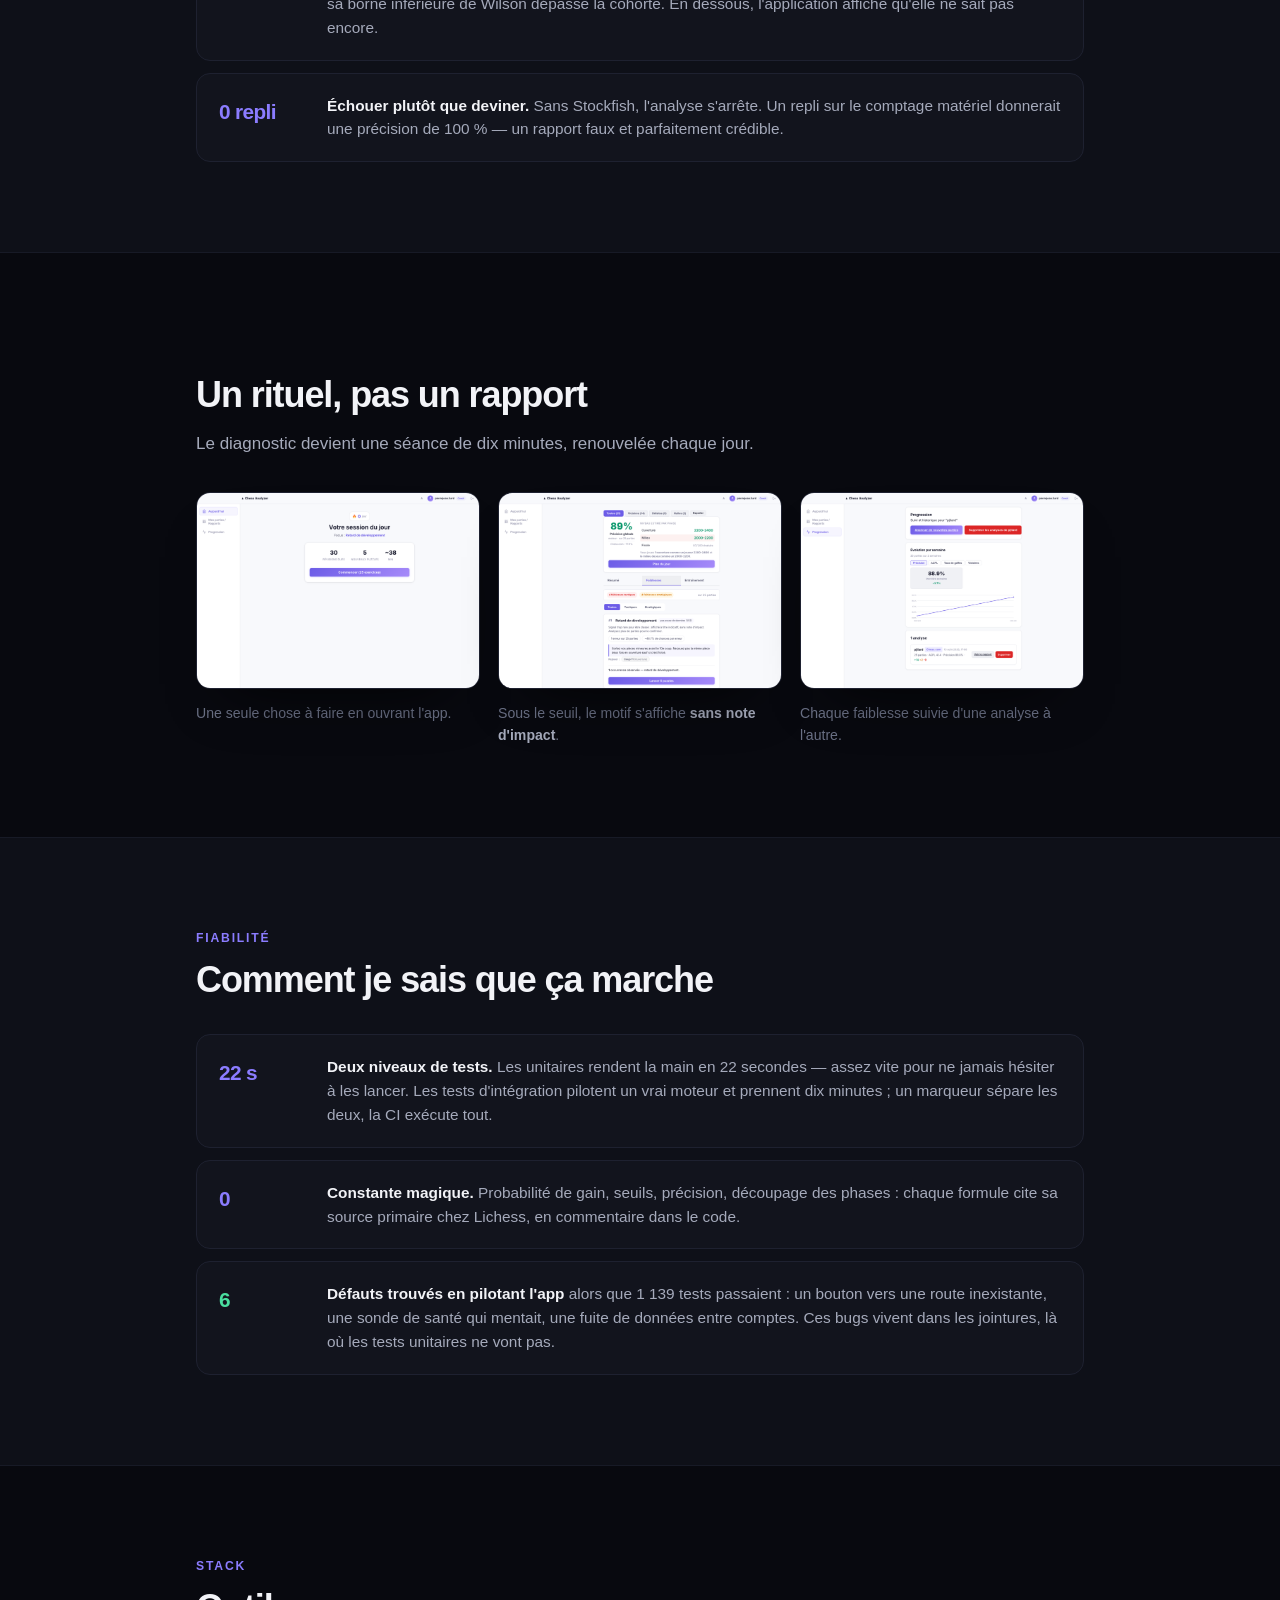
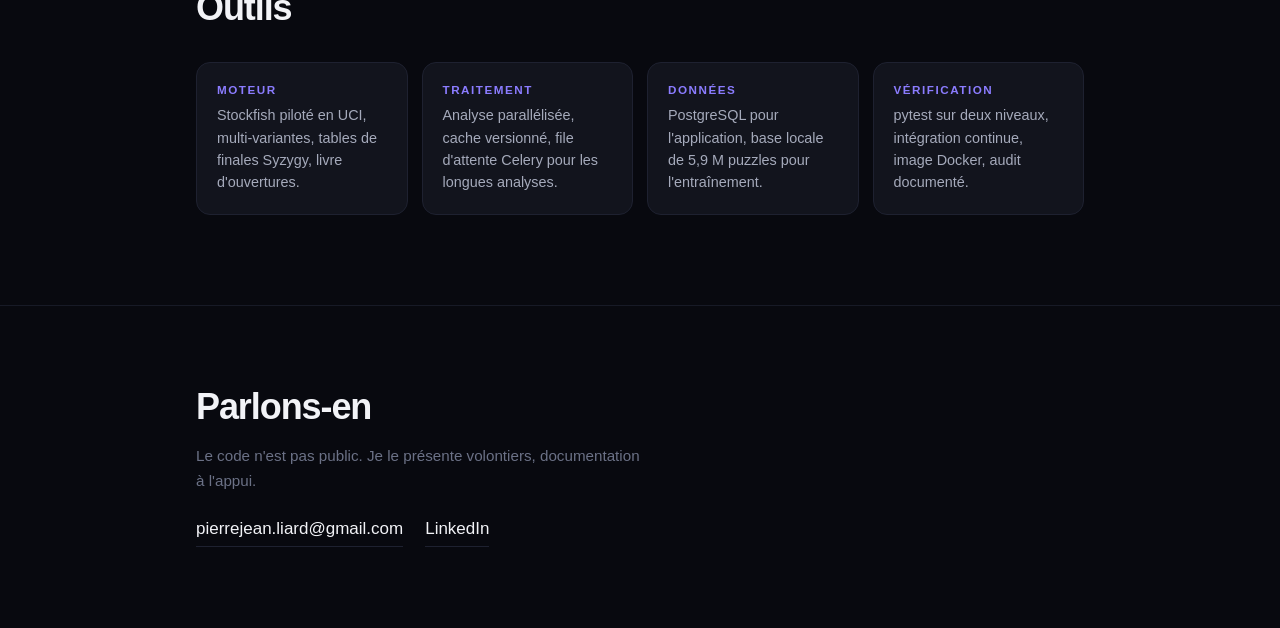
==== commit 55b391a1: "Passe de pertinence sur la page projet Le nombre de lignes de code figurait en tête des chiffres du " ====
--- a/chess-analyzer/index.html
+++ b/chess-analyzer/index.html
@@ -36,10 +36,9 @@
 <section id="projet" style="padding-top:0">
   <div class="wrap">
     <div class="stats">
-      <div class="stat rise"><b data-count="27000" data-div="1000" data-suffix=" 000">0</b><span>lignes de code</span></div>
-      <div class="stat rise d1"><b data-count="1172">0</b><span>tests automatisés</span></div>
-      <div class="stat rise d2"><b data-count="53">0</b><span>détecteurs de motifs</span></div>
-      <div class="stat rise d3"><b data-count="59" data-div="10" data-decimal="1" data-suffix=" M">0</b><span>puzzles indexés</span></div>
+      <div class="stat rise"><b data-count="1172">0</b><span>tests automatisés</span></div>
+      <div class="stat rise d1"><b data-count="53">0</b><span>détecteurs de motifs</span></div>
+      <div class="stat rise d2"><b data-count="59" data-div="10" data-decimal="1" data-suffix=" M">0</b><span>puzzles indexés</span></div>
     </div>
 
     <figure class="rise">
@@ -197,16 +196,16 @@
 
     <div class="calls">
       <div class="call rise">
-        <span class="big mint">70 ms</span>
-        <p><strong>Séparer le moteur de l'interprétation.</strong> Analyser 25 parties prend 18 minutes ; reconstruire leur rapport depuis le cache en prend 70. Une règle de classement se corrige sans réanalyser l'historique.</p>
+        <span class="big">le piège</span>
+        <p><strong>Ce que cette architecture coûte.</strong> Puisque le rapport se reconstruit depuis le cache, toute donnée qu'il utilise doit être stockée au niveau de la partie. Deux fonctionnalités calculées ailleurs étaient mortes en production — avec des tests au vert.</p>
       </div>
       <div class="call rise">
         <span class="big">1 M nœuds</span>
         <p><strong>Budgéter en nœuds, pas en temps.</strong> Une limite de temps donne un résultat différent selon la machine — le suivi de progression n'aurait plus de sens. Coût : 2,27 s par coup.</p>
       </div>
       <div class="call rise">
-        <span class="big">12 / 100</span>
-        <p><strong>Refuser les chiffres non soutenables.</strong> Une faiblesse exige 12 occurrences et une borne de Wilson au-dessus de la cohorte ; un niveau par phase, 100 coups évalués. En dessous, l'app affiche qu'elle ne sait pas.</p>
+        <span class="big">Wilson</span>
+        <p><strong>Refuser les chiffres non soutenables.</strong> Une faiblesse n'est déclarée qu'à partir de douze occurrences <em>et</em> si sa borne inférieure de Wilson dépasse la cohorte. En dessous, l'application affiche qu'elle ne sait pas encore.</p>
       </div>
       <div class="call rise">
         <span class="big">0 repli</span>
@@ -246,8 +245,8 @@
 
     <div class="calls">
       <div class="call rise">
-        <span class="big">1 172</span>
-        <p><strong>Tests sur deux niveaux.</strong> Les unitaires tournent en 22 s ; les tests d'intégration pilotent un vrai moteur sur de vraies parties. Un marqueur sépare les deux, la CI exécute tout.</p>
+        <span class="big">22 s</span>
+        <p><strong>Deux niveaux de tests.</strong> Les unitaires rendent la main en 22 secondes — assez vite pour ne jamais hésiter à les lancer. Les tests d'intégration pilotent un vrai moteur et prennent dix minutes ; un marqueur sépare les deux, la CI exécute tout.</p>
       </div>
       <div class="call rise">
         <span class="big">0</span>
@@ -267,20 +266,20 @@
     <h2 class="rise">Outils</h2>
     <div class="stack">
       <div class="rise">
-        <h3>Backend</h3>
-        <p>Python, Flask, SQLAlchemy, Celery + Redis, PostgreSQL, JWT, Stripe.</p>
+        <h3>Moteur</h3>
+        <p>Stockfish piloté en UCI, multi-variantes, tables de finales Syzygy, livre d'ouvertures.</p>
       </div>
       <div class="rise d1">
-        <h3>Frontend</h3>
-        <p>React, React Router, échiquiers interactifs, rapport en trois couches.</p>
+        <h3>Traitement</h3>
+        <p>Analyse parallélisée, cache versionné, file d'attente Celery pour les longues analyses.</p>
       </div>
       <div class="rise d2">
-        <h3>Analyse</h3>
-        <p>Stockfish en UCI, tables Syzygy, livre d'ouvertures, 5,9 M puzzles.</p>
+        <h3>Données</h3>
+        <p>PostgreSQL pour l'application, base locale de 5,9 M puzzles pour l'entraînement.</p>
       </div>
       <div class="rise d3">
-        <h3>Qualité</h3>
-        <p>pytest, GitHub Actions, Docker, audit complet du projet documenté.</p>
+        <h3>Vérification</h3>
+        <p>pytest sur deux niveaux, intégration continue, image Docker, audit documenté.</p>
       </div>
     </div>
   </div>
--- a/styles.css
+++ b/styles.css
@@ -74,7 +74,7 @@
   .btn:hover .arw { transform: translateX(3px); }
 
   /* ── Sections ── */
-  section { padding: clamp(60px, 10vh, 100px) 0; }
+  section { padding: clamp(60px, 10vh, 100px) 0; scroll-margin-top: 72px; }
   .lift { background: var(--bg-lift); border-block: 1px solid var(--line-soft); }
   .kicker {
     font-size: .76rem; font-weight: 600; text-transform: uppercase; letter-spacing: .15em;
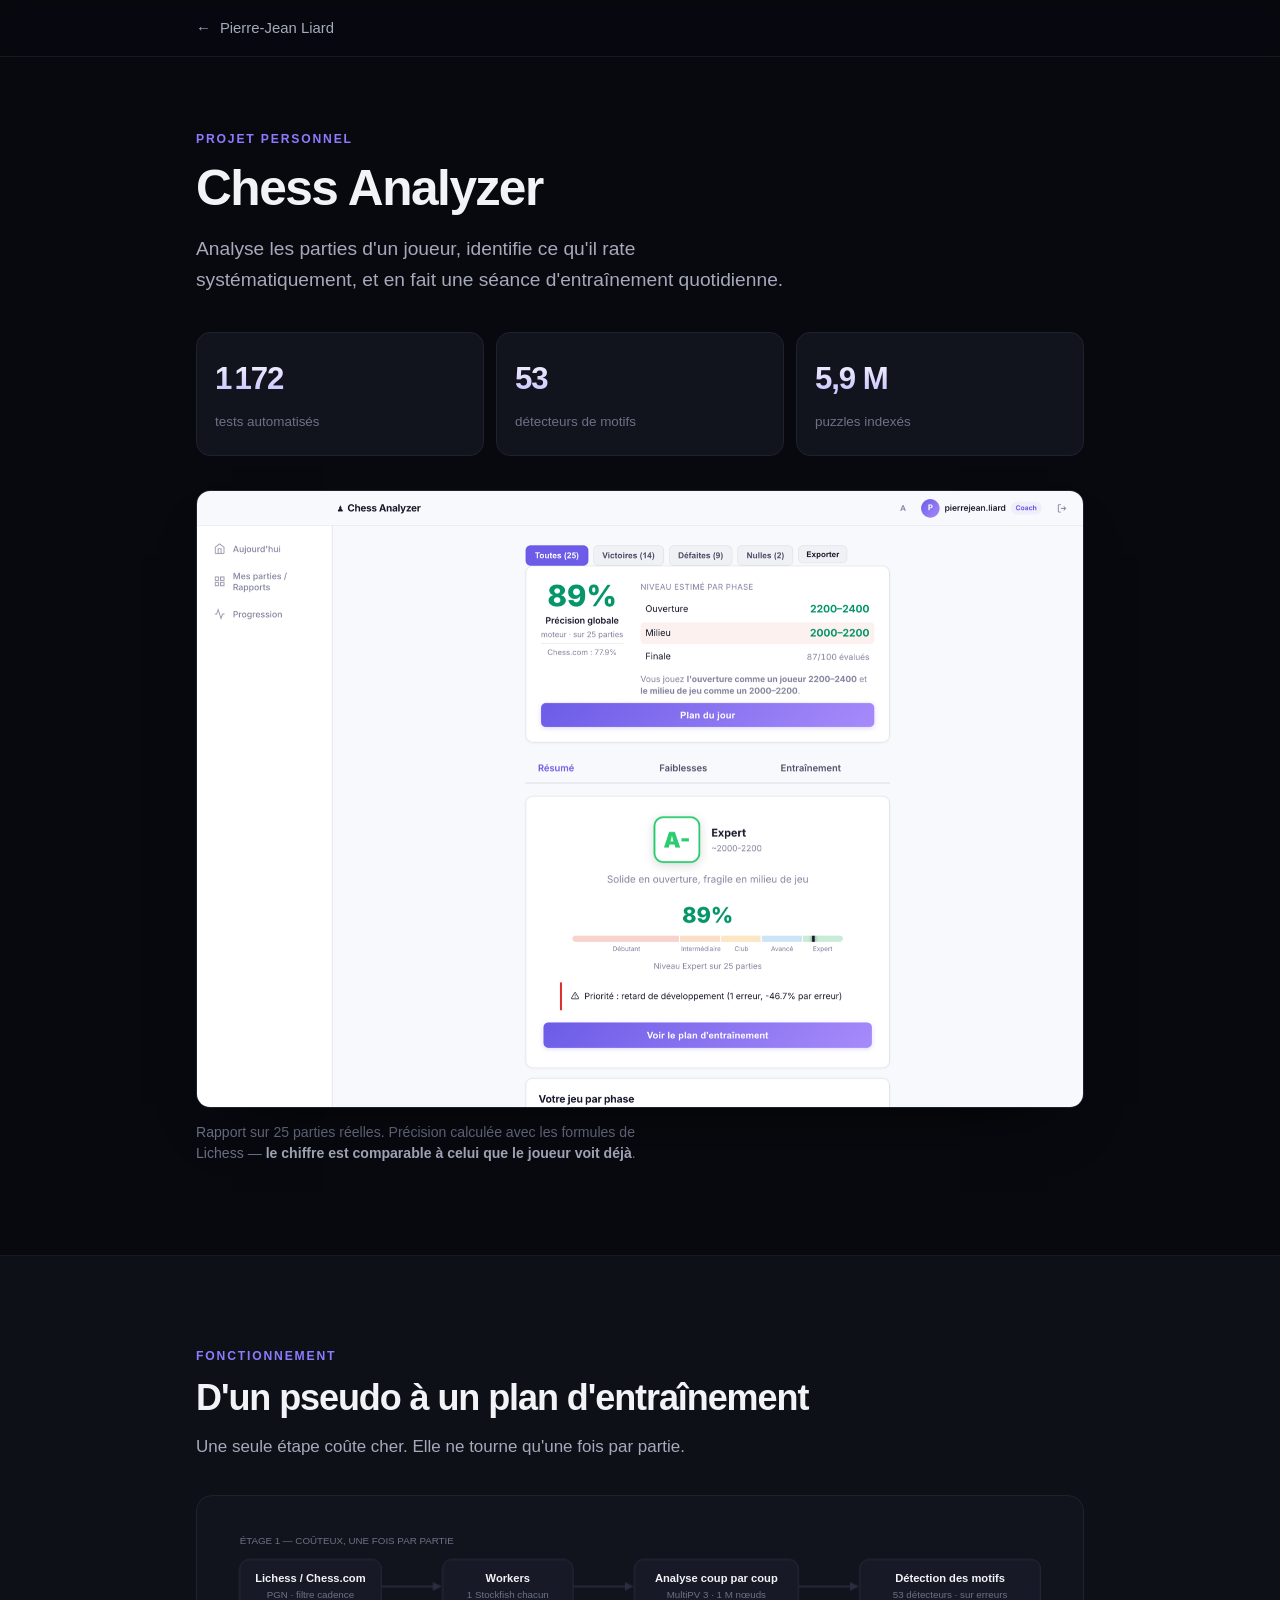
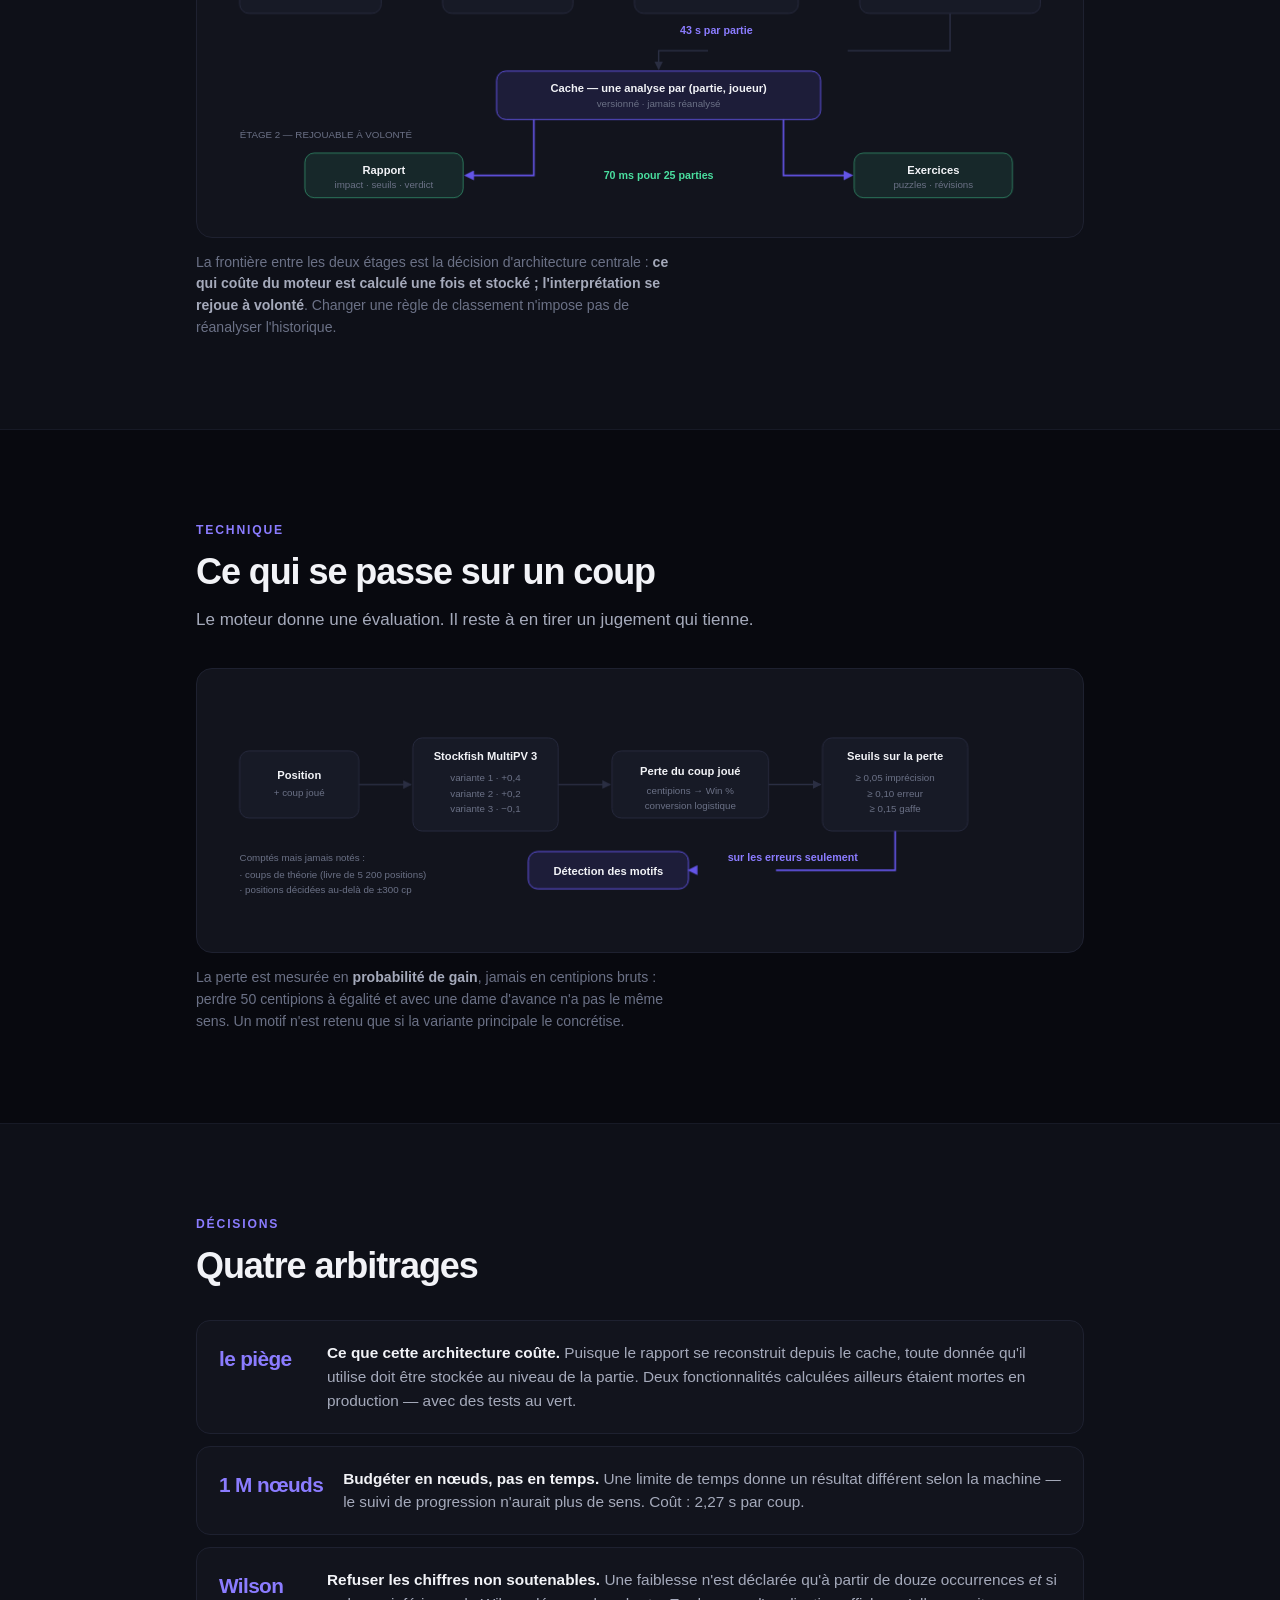
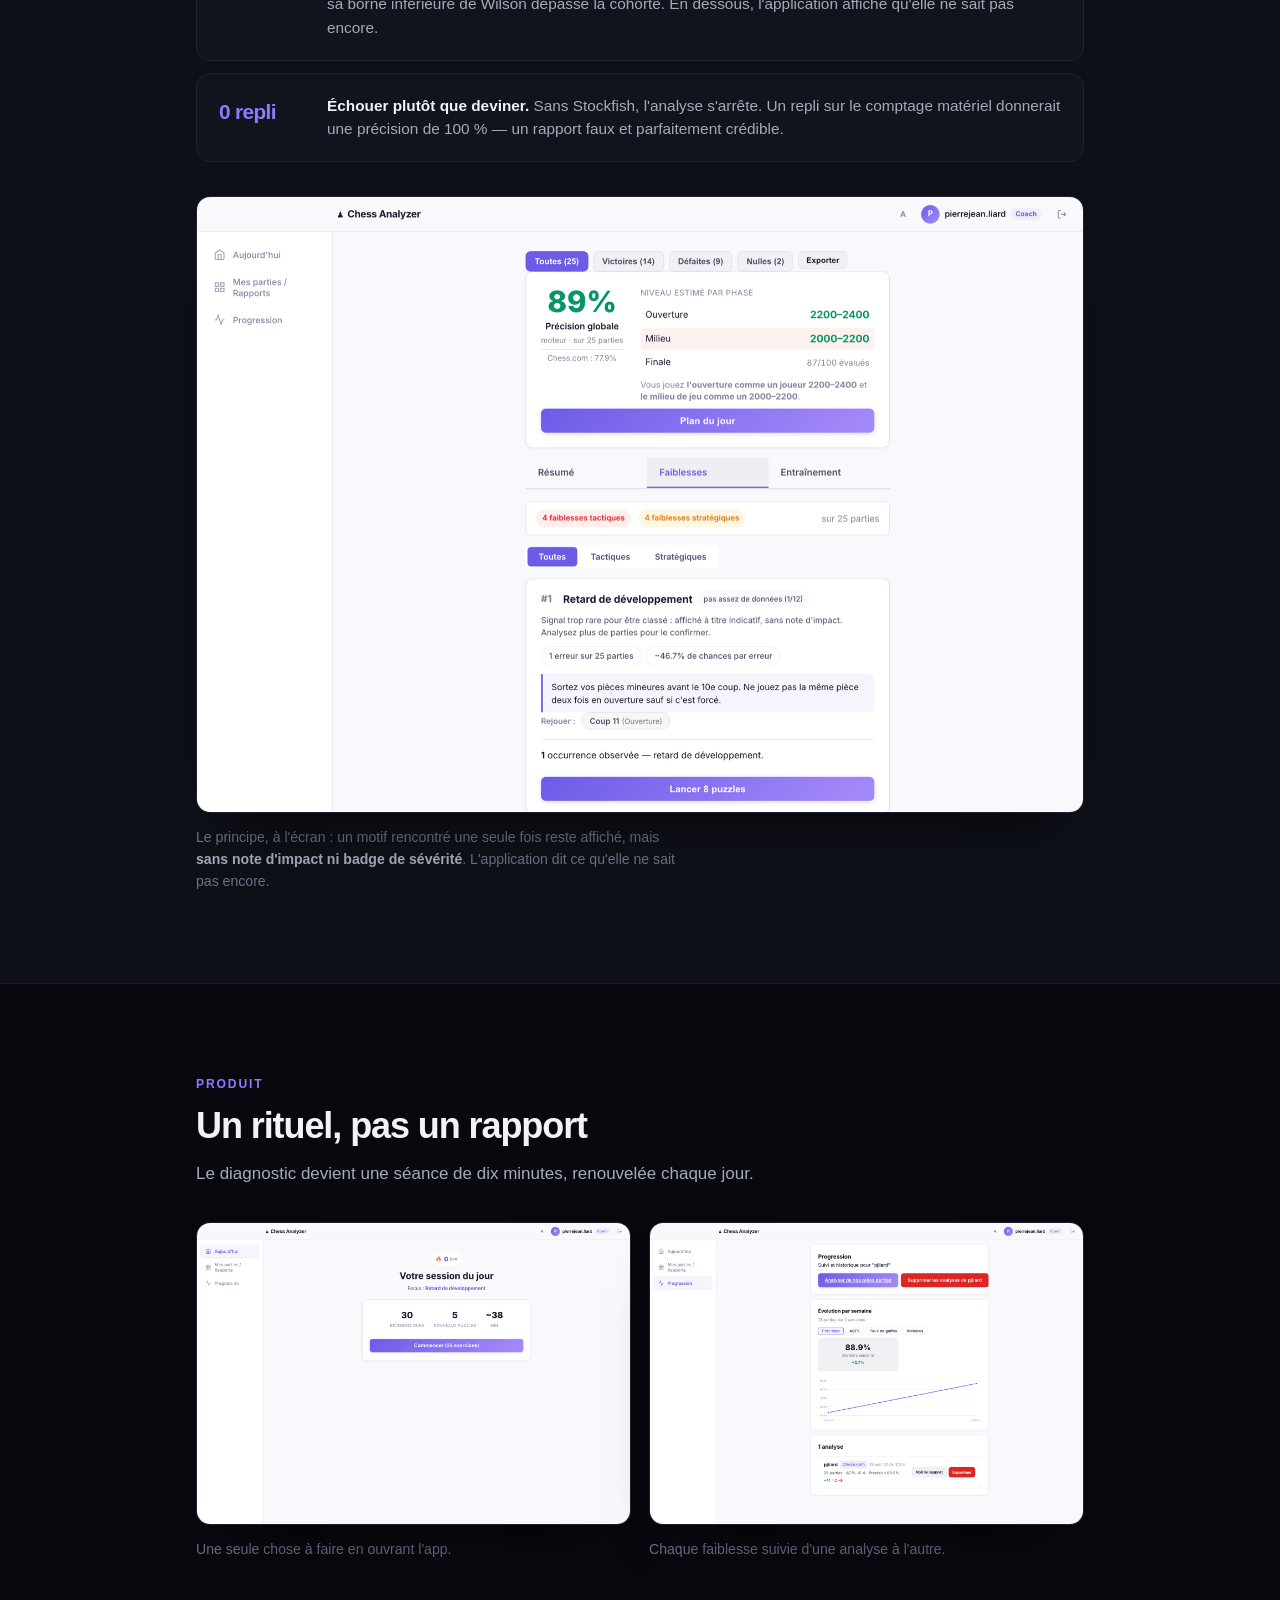
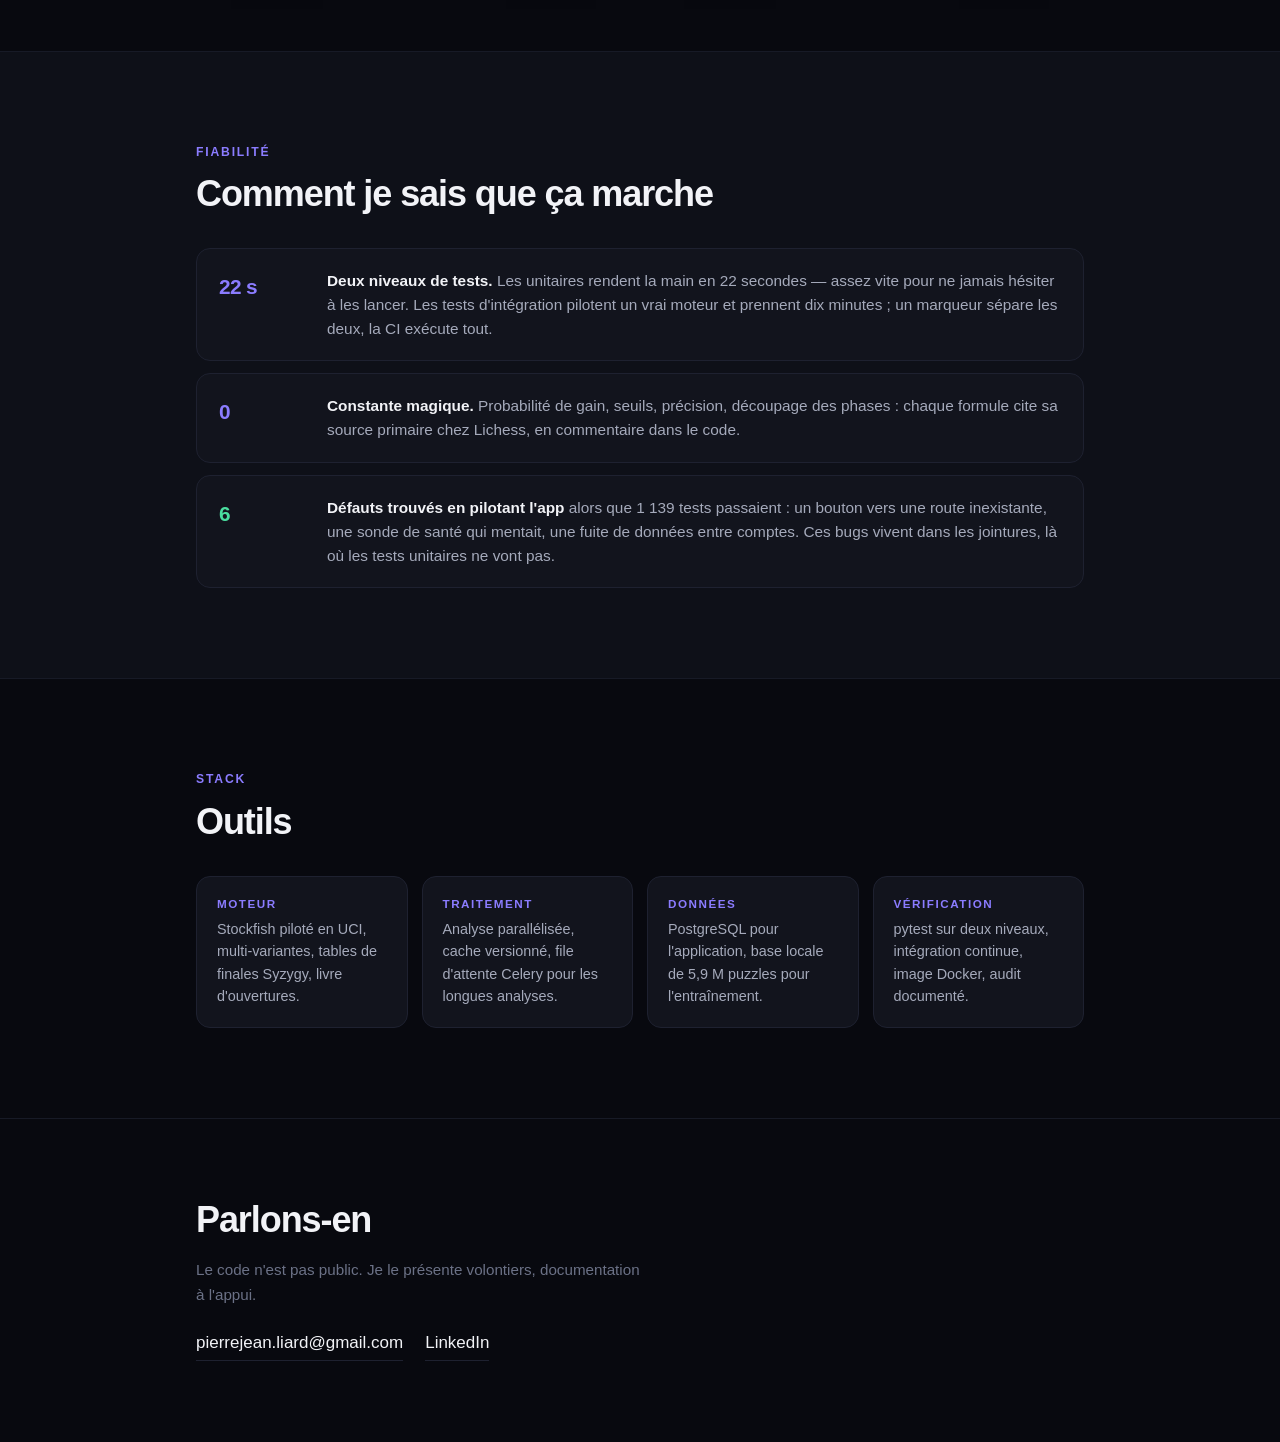
==== commit 9606f5a3: "Place la capture des faiblesses là où elle démontre quelque chose La section « Un rituel, pas un rap" ====
--- a/chess-analyzer/index.html
+++ b/chess-analyzer/index.html
@@ -212,6 +212,15 @@
         <p><strong>Échouer plutôt que deviner.</strong> Sans Stockfish, l'analyse s'arrête. Un repli sur le comptage matériel donnerait une précision de 100 % — un rapport faux et parfaitement crédible.</p>
       </div>
     </div>
+
+    <figure class="rise">
+      <div class="shot"><img src="../assets/chess-analyzer/faiblesses.png" alt="Onglet Faiblesses : un motif vu une fois porte la mention « pas assez de données (1/12) » au lieu d'une note de sévérité" loading="lazy"></div>
+      <figcaption>
+        Le principe, à l'écran : un motif rencontré une seule fois reste affiché,
+        mais <b>sans note d'impact ni badge de sévérité</b>. L'application dit ce
+        qu'elle ne sait pas encore.
+      </figcaption>
+    </figure>
   </div>
 </section>
 
@@ -227,10 +236,6 @@
         <figcaption>Une seule chose à faire en ouvrant l'app.</figcaption>
       </figure>
       <figure class="rise d1">
-        <div class="shot"><img src="../assets/chess-analyzer/faiblesses.png" alt="Onglet Faiblesses : motif affiché avec la mention pas assez de données" loading="lazy"></div>
-        <figcaption>Sous le seuil, le motif s'affiche <b>sans note d'impact</b>.</figcaption>
-      </figure>
-      <figure class="rise d2">
         <div class="shot"><img src="../assets/chess-analyzer/progression.png" alt="Page Progression : évolution de la précision et des faiblesses dans le temps" loading="lazy"></div>
         <figcaption>Chaque faiblesse suivie d'une analyse à l'autre.</figcaption>
       </figure>
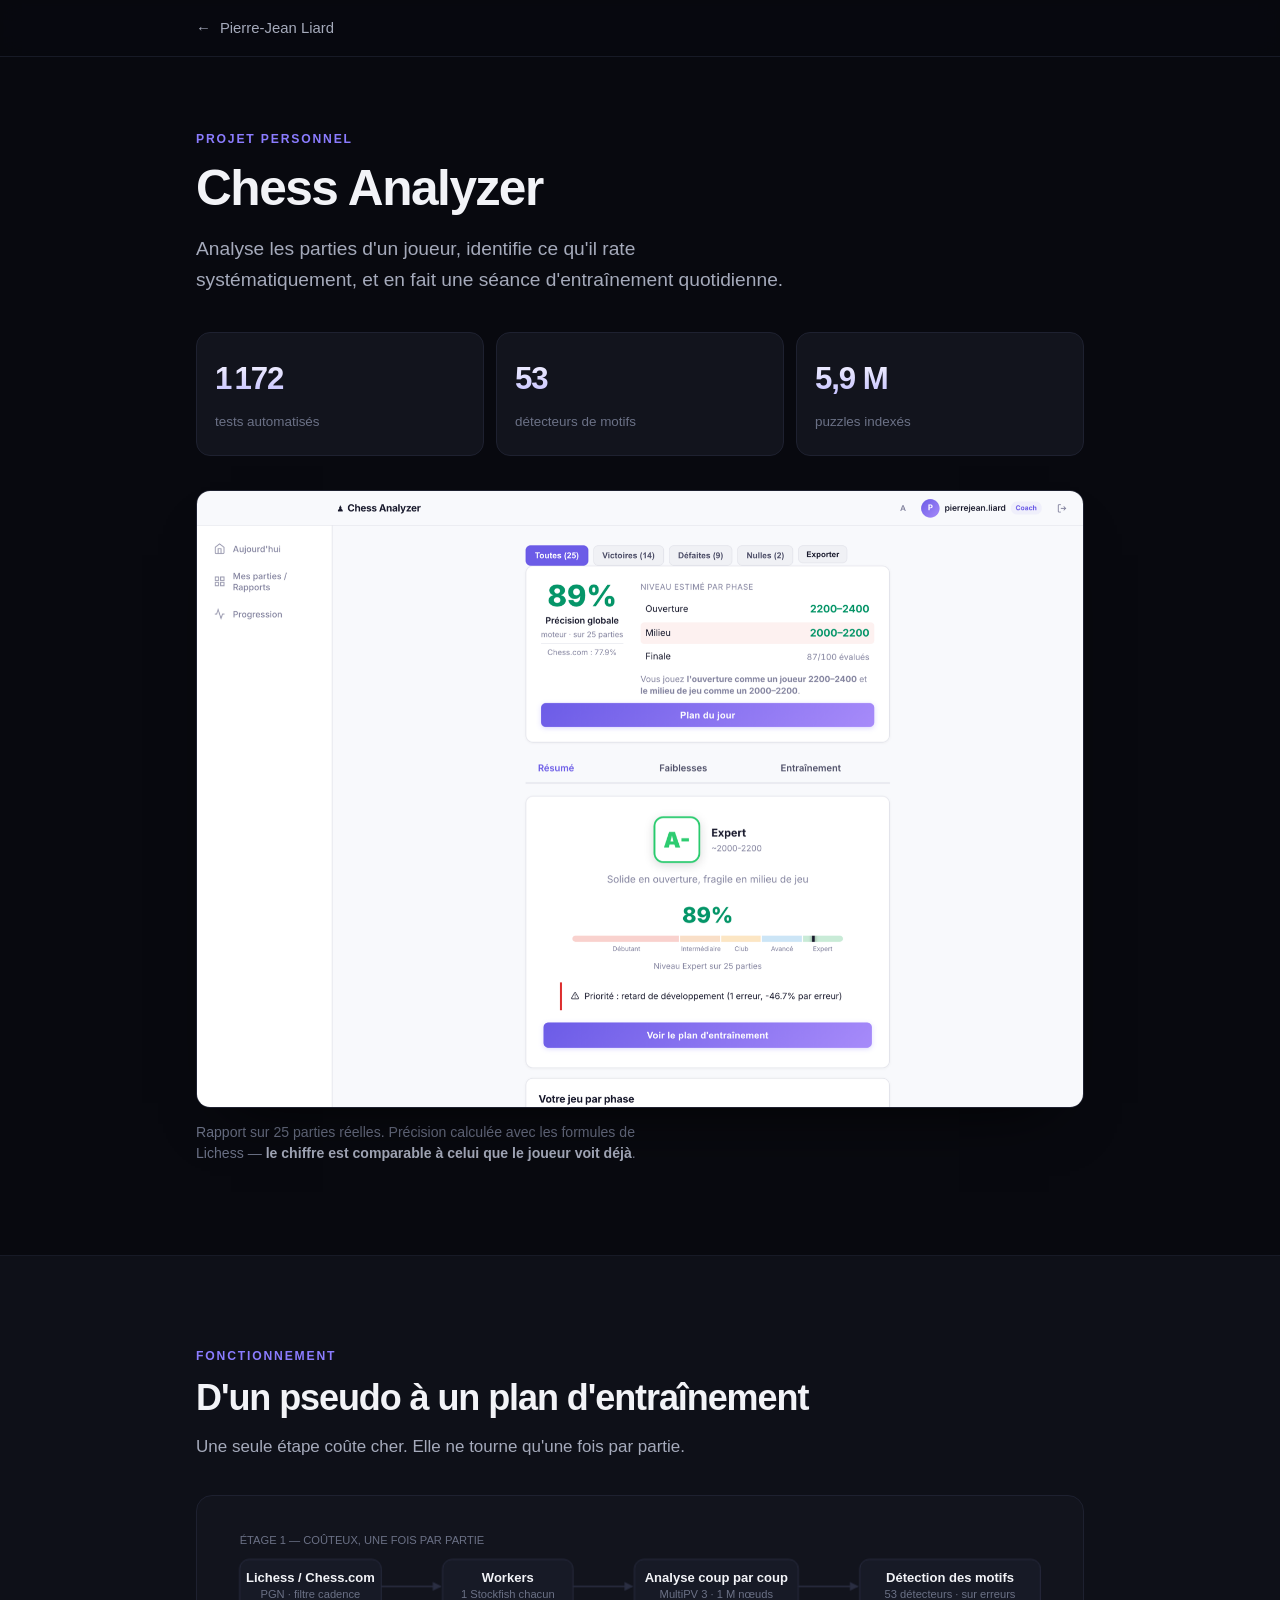
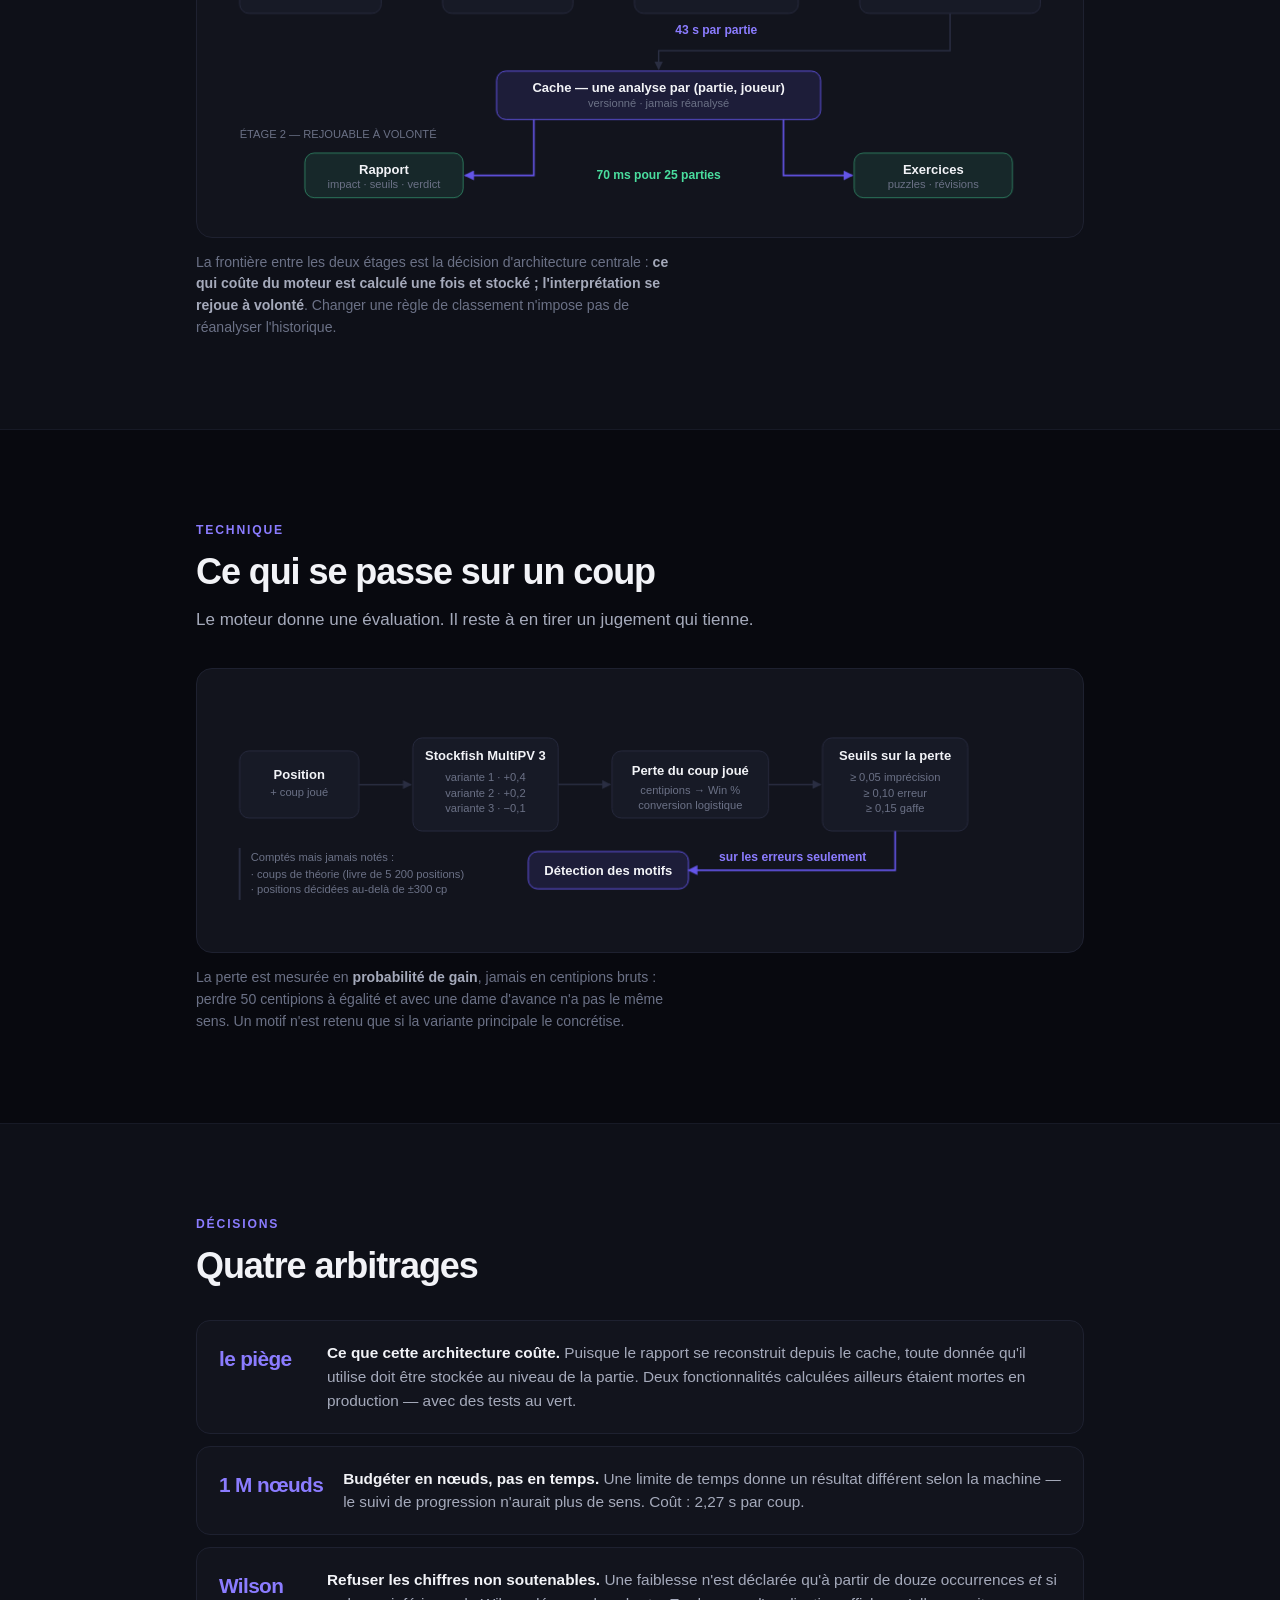
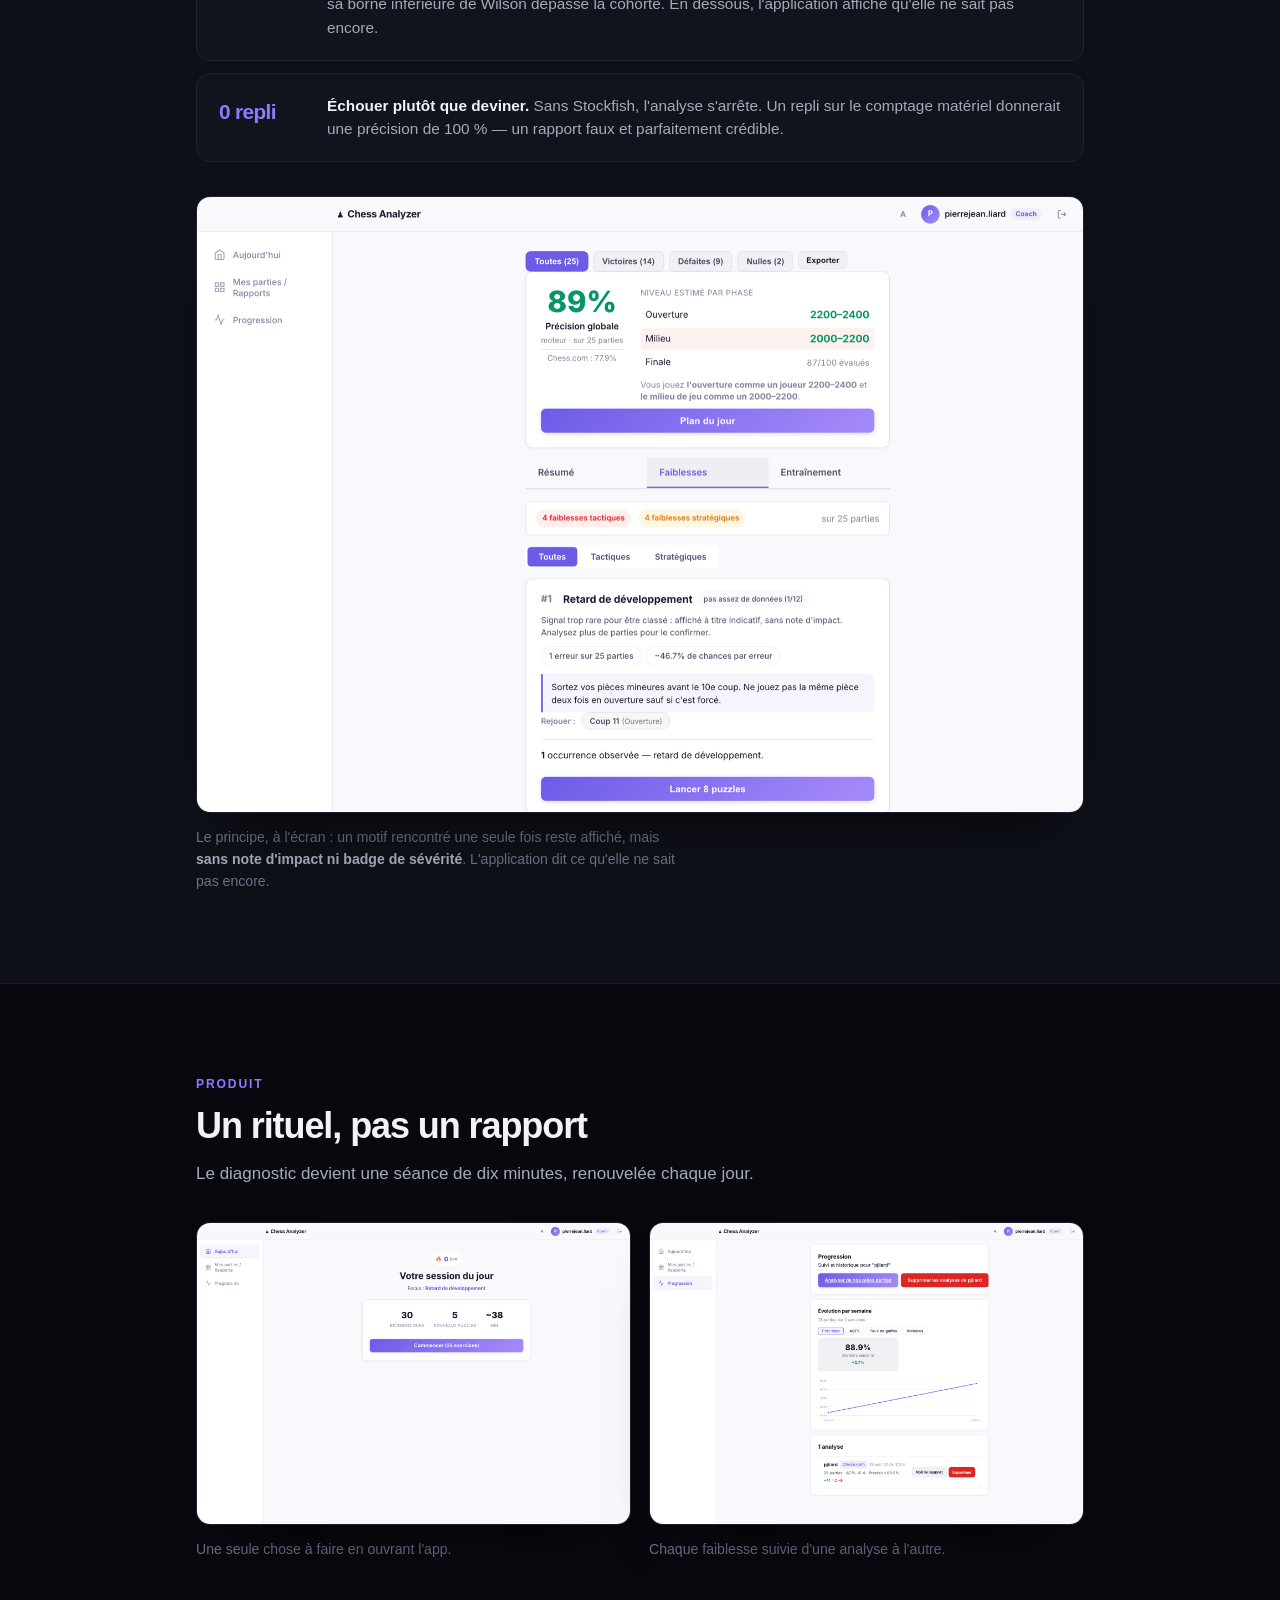
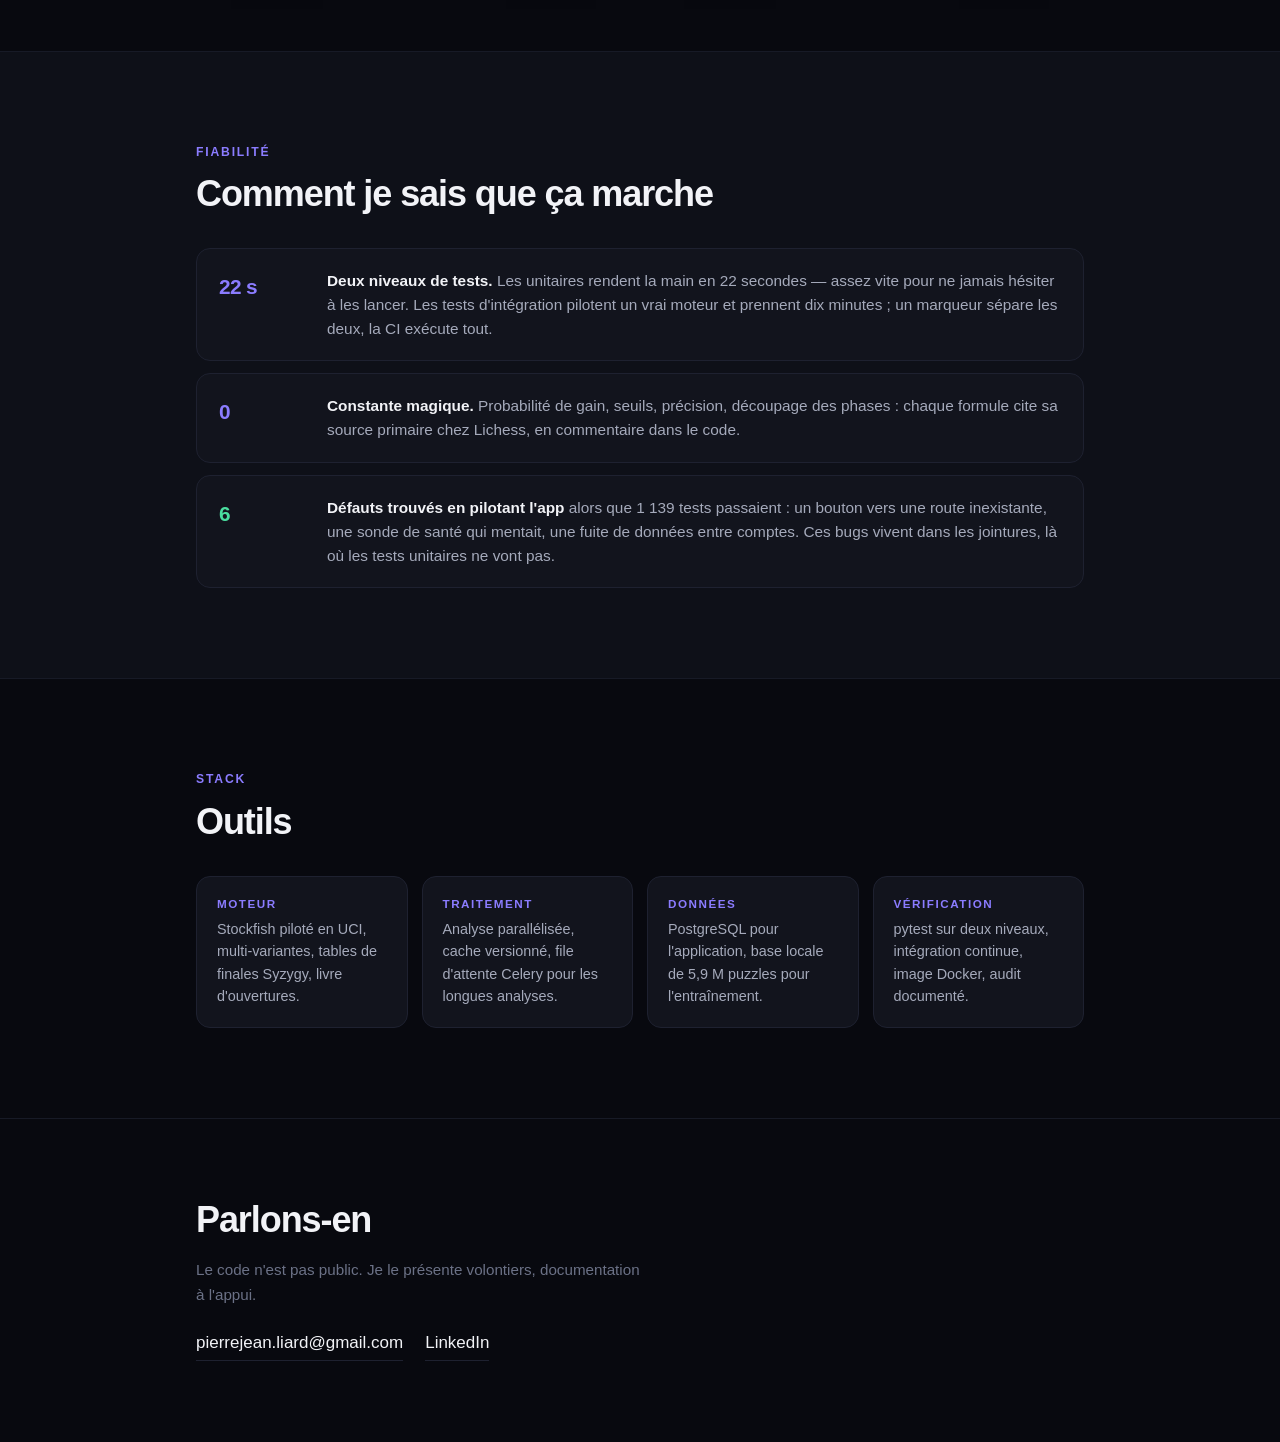
==== commit 56f8c30d: "Répare les tracés des schémas et agrandit leurs textes Les liaisons apparaissaient brisées : l'anima" ====
--- a/chess-analyzer/index.html
+++ b/chess-analyzer/index.html
@@ -73,19 +73,19 @@
           <text class="t fade" x="96" y="62" text-anchor="middle">Lichess / Chess.com</text>
           <text class="t-sm fade" x="96" y="80" text-anchor="middle">PGN · filtre cadence</text>
 
-          <line class="wire draw s1" style="--len:66" x1="172" y1="67" x2="236" y2="67" marker-end="url(#a)"/>
+          <line class="wire draw s1" x1="172" y1="67" x2="236" y2="67" marker-end="url(#a)"/>
 
           <rect class="box fade s1" x="238" y="38" width="140" height="58" rx="10"/>
           <text class="t fade s1" x="308" y="62" text-anchor="middle">Workers</text>
           <text class="t-sm fade s1" x="308" y="80" text-anchor="middle">1 Stockfish chacun</text>
 
-          <line class="wire draw s2" style="--len:66" x1="378" y1="67" x2="442" y2="67" marker-end="url(#a)"/>
+          <line class="wire draw s2" x1="378" y1="67" x2="442" y2="67" marker-end="url(#a)"/>
 
           <rect class="box fade s2" x="444" y="38" width="176" height="58" rx="10"/>
           <text class="t fade s2" x="532" y="62" text-anchor="middle">Analyse coup par coup</text>
           <text class="t-sm fade s2" x="532" y="80" text-anchor="middle">MultiPV 3 · 1 M nœuds</text>
 
-          <line class="wire draw s3" style="--len:66" x1="620" y1="67" x2="684" y2="67" marker-end="url(#a)"/>
+          <line class="wire draw s3" x1="620" y1="67" x2="684" y2="67" marker-end="url(#a)"/>
 
           <rect class="box fade s3" x="686" y="38" width="194" height="58" rx="10"/>
           <text class="t fade s3" x="783" y="62" text-anchor="middle">Détection des motifs</text>
@@ -93,7 +93,7 @@
 
           <text class="t-metric fade s3" x="532" y="118" text-anchor="middle">43 s par partie</text>
 
-          <path class="wire draw s4" style="--len:150" d="M783 96 L783 136 L470 136 L470 156" marker-end="url(#a)"/>
+          <path class="wire draw s4" d="M783 96 L783 136 L470 136 L470 156" marker-end="url(#a)"/>
 
           <rect class="box-accent fade s4" x="296" y="158" width="348" height="52" rx="10"/>
           <text class="t fade s4" x="470" y="180" text-anchor="middle">Cache — une analyse par (partie, joueur)</text>
@@ -101,12 +101,12 @@
 
           <text class="t-sm fade s5" x="20" y="230">ÉTAGE 2 — REJOUABLE À VOLONTÉ</text>
 
-          <path class="wire-accent draw s5" style="--len:130" d="M336 210 L336 270 L262 270" marker-end="url(#aa)"/>
+          <path class="wire-accent draw s5" d="M336 210 L336 270 L262 270" marker-end="url(#aa)"/>
           <rect class="box-mint fade s5" x="90" y="246" width="170" height="48" rx="10"/>
           <text class="t fade s5" x="175" y="268" text-anchor="middle">Rapport</text>
           <text class="t-sm fade s5" x="175" y="284" text-anchor="middle">impact · seuils · verdict</text>
 
-          <path class="wire-accent draw s5" style="--len:130" d="M604 210 L604 270 L678 270" marker-end="url(#aa)"/>
+          <path class="wire-accent draw s5" d="M604 210 L604 270 L678 270" marker-end="url(#aa)"/>
           <rect class="box-mint fade s5" x="680" y="246" width="170" height="48" rx="10"/>
           <text class="t fade s5" x="765" y="268" text-anchor="middle">Exercices</text>
           <text class="t-sm fade s5" x="765" y="284" text-anchor="middle">puzzles · révisions</text>
@@ -147,7 +147,7 @@
           <text class="t fade" x="84" y="88" text-anchor="middle">Position</text>
           <text class="t-sm fade" x="84" y="106" text-anchor="middle">+ coup joué</text>
 
-          <line class="wire draw s1" style="--len:56" x1="148" y1="94" x2="204" y2="94" marker-end="url(#b)"/>
+          <line class="wire draw s1" x1="148" y1="94" x2="204" y2="94" marker-end="url(#b)"/>
 
           <rect class="box fade s1" x="206" y="44" width="156" height="100" rx="10"/>
           <text class="t fade s1" x="284" y="68" text-anchor="middle">Stockfish MultiPV 3</text>
@@ -155,14 +155,14 @@
           <text class="t-sm fade s1" x="284" y="107" text-anchor="middle">variante 2 · +0,2</text>
           <text class="t-sm fade s1" x="284" y="124" text-anchor="middle">variante 3 · −0,1</text>
 
-          <line class="wire draw s2" style="--len:56" x1="362" y1="94" x2="418" y2="94" marker-end="url(#b)"/>
+          <line class="wire draw s2" x1="362" y1="94" x2="418" y2="94" marker-end="url(#b)"/>
 
           <rect class="box fade s2" x="420" y="58" width="168" height="72" rx="10"/>
           <text class="t fade s2" x="504" y="84" text-anchor="middle">Perte du coup joué</text>
           <text class="t-sm fade s2" x="504" y="104" text-anchor="middle">centipions → Win %</text>
           <text class="t-sm fade s2" x="504" y="120" text-anchor="middle">conversion logistique</text>
 
-          <line class="wire draw s3" style="--len:56" x1="588" y1="94" x2="644" y2="94" marker-end="url(#b)"/>
+          <line class="wire draw s3" x1="588" y1="94" x2="644" y2="94" marker-end="url(#b)"/>
 
           <rect class="box fade s3" x="646" y="44" width="156" height="100" rx="10"/>
           <text class="t fade s3" x="724" y="68" text-anchor="middle">Seuils sur la perte</text>
@@ -170,14 +170,15 @@
           <text class="t-sm fade s3" x="724" y="107" text-anchor="middle">≥ 0,10 erreur</text>
           <text class="t-sm fade s3" x="724" y="124" text-anchor="middle">≥ 0,15 gaffe</text>
 
-          <path class="wire-accent draw s4" style="--len:170" d="M724 144 L724 186 L502 186" marker-end="url(#bb)"/>
+          <path class="wire-accent draw s4" d="M724 144 L724 186 L502 186" marker-end="url(#bb)"/>
           <rect class="box-accent fade s4" x="330" y="166" width="172" height="40" rx="10"/>
           <text class="t fade s4" x="416" y="191" text-anchor="middle">Détection des motifs</text>
           <text class="t-metric fade s4" x="614" y="176" text-anchor="middle">sur les erreurs seulement</text>
 
-          <text class="t-sm fade s5" x="20" y="176">Comptés mais jamais notés :</text>
-          <text class="t-sm fade s5" x="20" y="194">· coups de théorie (livre de 5 200 positions)</text>
-          <text class="t-sm fade s5" x="20" y="211">· positions décidées au-delà de ±300 cp</text>
+          <line class="fade s5" x1="20" y1="162" x2="20" y2="218" stroke="#2a2e42" stroke-width="2"/>
+          <text class="t-sm fade s5" x="32" y="176">Comptés mais jamais notés :</text>
+          <text class="t-sm fade s5" x="32" y="194">· coups de théorie (livre de 5 200 positions)</text>
+          <text class="t-sm fade s5" x="32" y="211">· positions décidées au-delà de ±300 cp</text>
         </svg>
       </div>
       <figcaption>
--- a/styles.css
+++ b/styles.css
@@ -105,12 +105,12 @@
     background: var(--bg-card); border: 1px solid var(--line); border-radius: 16px;
     padding: 28px 24px; overflow-x: auto;
   }
-  .diagram svg { display: block; width: 100%; height: auto; min-width: 560px; }
+  .diagram svg { display: block; width: 100%; height: auto; min-width: 720px; }
   figcaption { font-size: .88rem; color: var(--ink-faint); margin-top: 14px; max-width: 62ch; line-height: 1.55; }
   figcaption b { color: var(--ink-soft); font-weight: 600; }
 
   /* tracé progressif des liaisons */
-  .draw { stroke-dasharray: var(--len, 300); stroke-dashoffset: var(--len, 300); }
+  .draw { stroke-dasharray: 1200; stroke-dashoffset: 1200; }
   .in .draw { animation: trace 900ms var(--ease) forwards; }
   .in .draw.s1 { animation-delay: 120ms; }
   .in .draw.s2 { animation-delay: 260ms; }
@@ -130,9 +130,9 @@
   .box { fill: #171a26; stroke: #2a2e42; }
   .box-accent { fill: rgba(100,85,232,.14); stroke: var(--accent-deep); }
   .box-mint { fill: rgba(74,222,159,.1); stroke: rgba(74,222,159,.5); }
-  .t { font: 600 12px -apple-system, BlinkMacSystemFont, "Segoe UI", Roboto, sans-serif; fill: #f2f3f7; }
-  .t-sm { font: 500 10.5px -apple-system, BlinkMacSystemFont, "Segoe UI", Roboto, sans-serif; fill: #6b7186; }
-  .t-metric { font: 700 11.5px -apple-system, BlinkMacSystemFont, "Segoe UI", Roboto, sans-serif; fill: #8b7cff; }
+  .t { font: 600 14px -apple-system, BlinkMacSystemFont, "Segoe UI", Roboto, sans-serif; fill: #f2f3f7; }
+  .t-sm { font: 500 12px -apple-system, BlinkMacSystemFont, "Segoe UI", Roboto, sans-serif; fill: #6b7186; }
+  .t-metric { font: 700 13px -apple-system, BlinkMacSystemFont, "Segoe UI", Roboto, sans-serif; fill: #8b7cff; }
   .t-mint { fill: #4ade9f; }
   .wire { stroke: #2a2e42; stroke-width: 1.6; fill: none; }
   .wire-accent { stroke: #6455e8; stroke-width: 1.8; fill: none; }
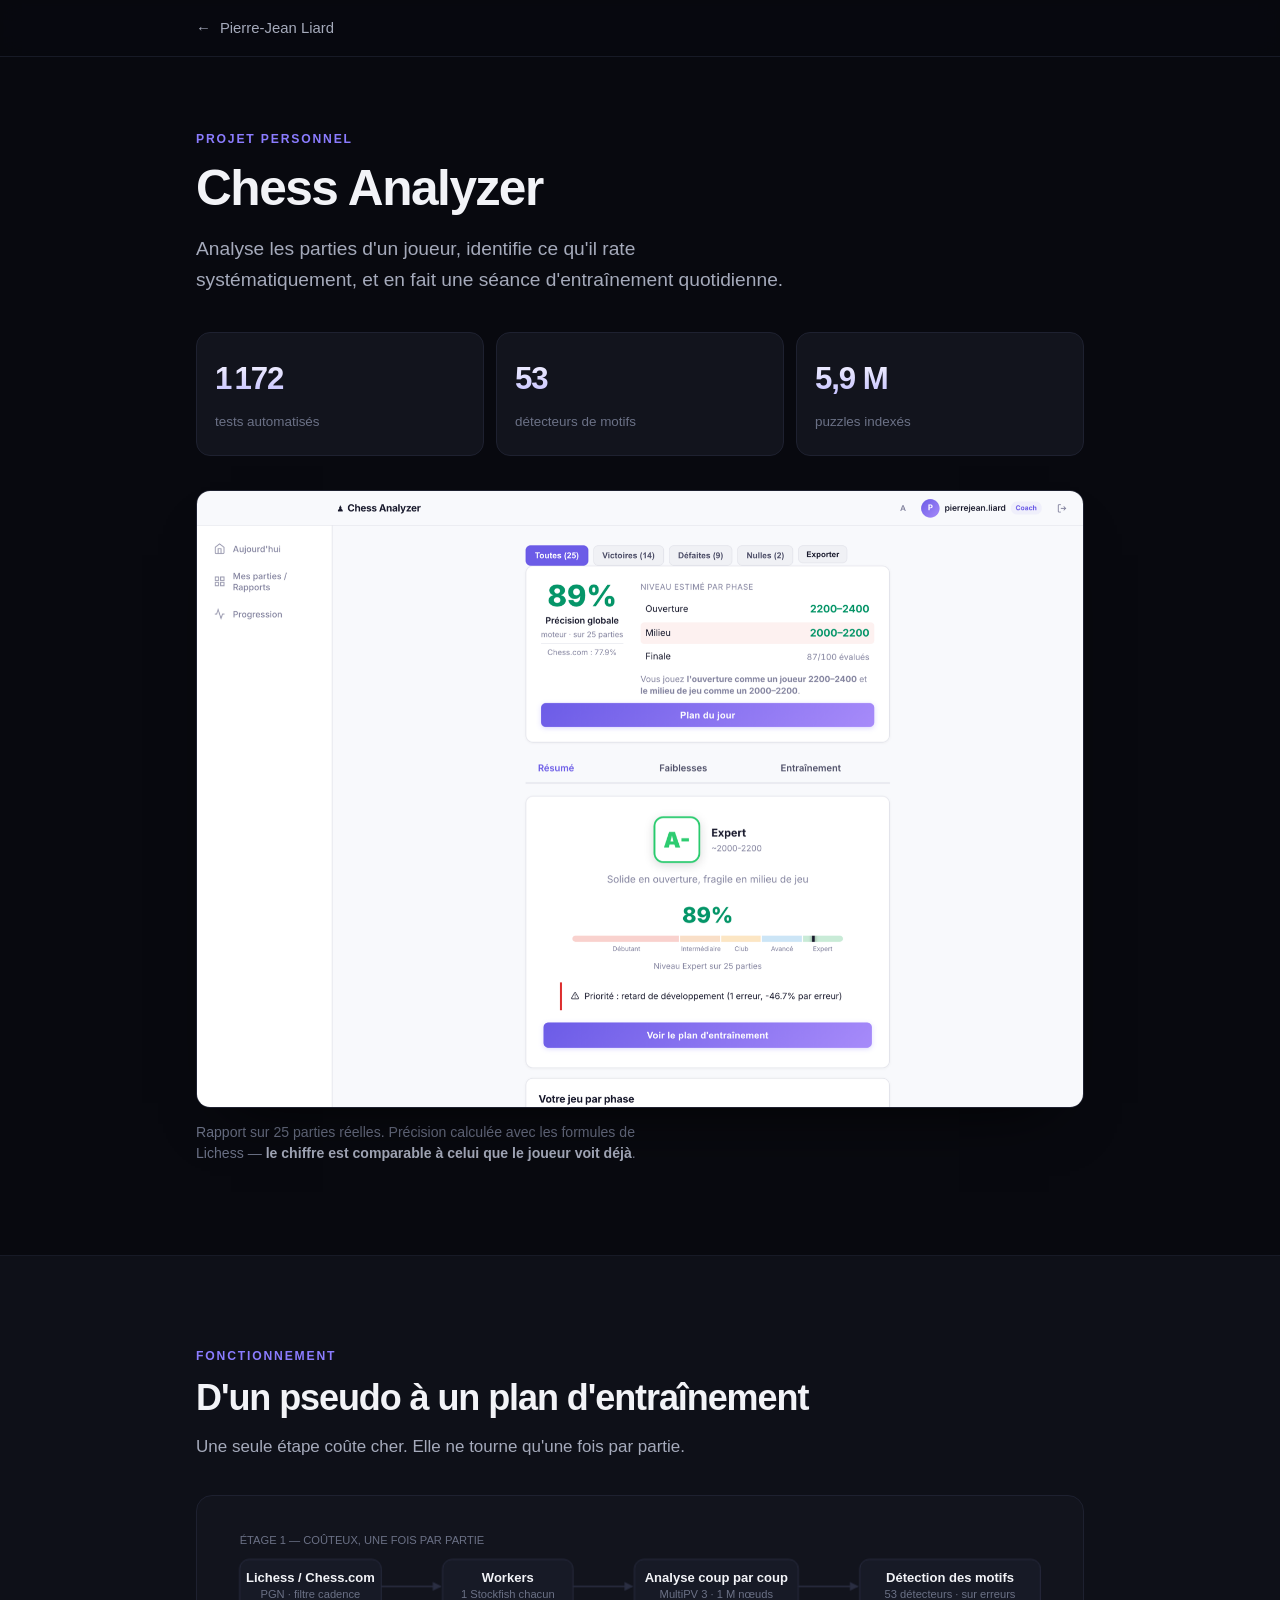
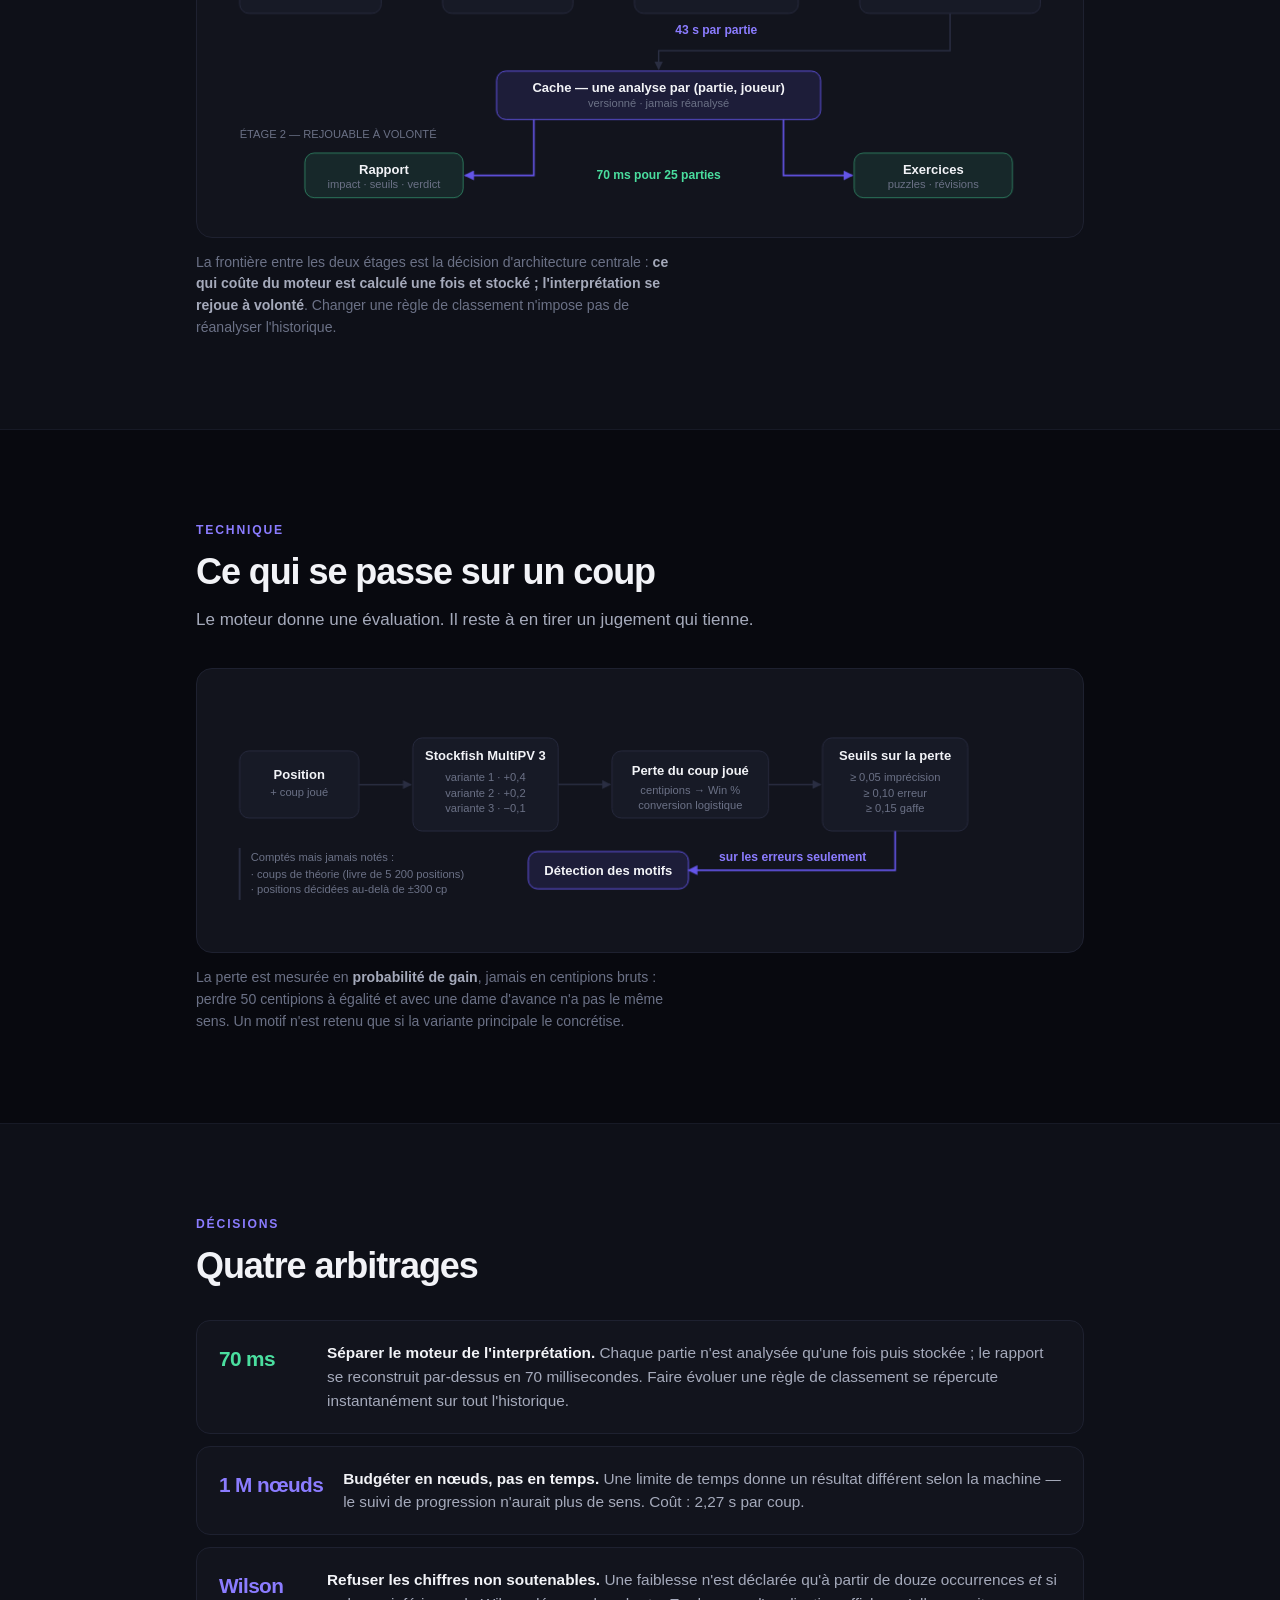
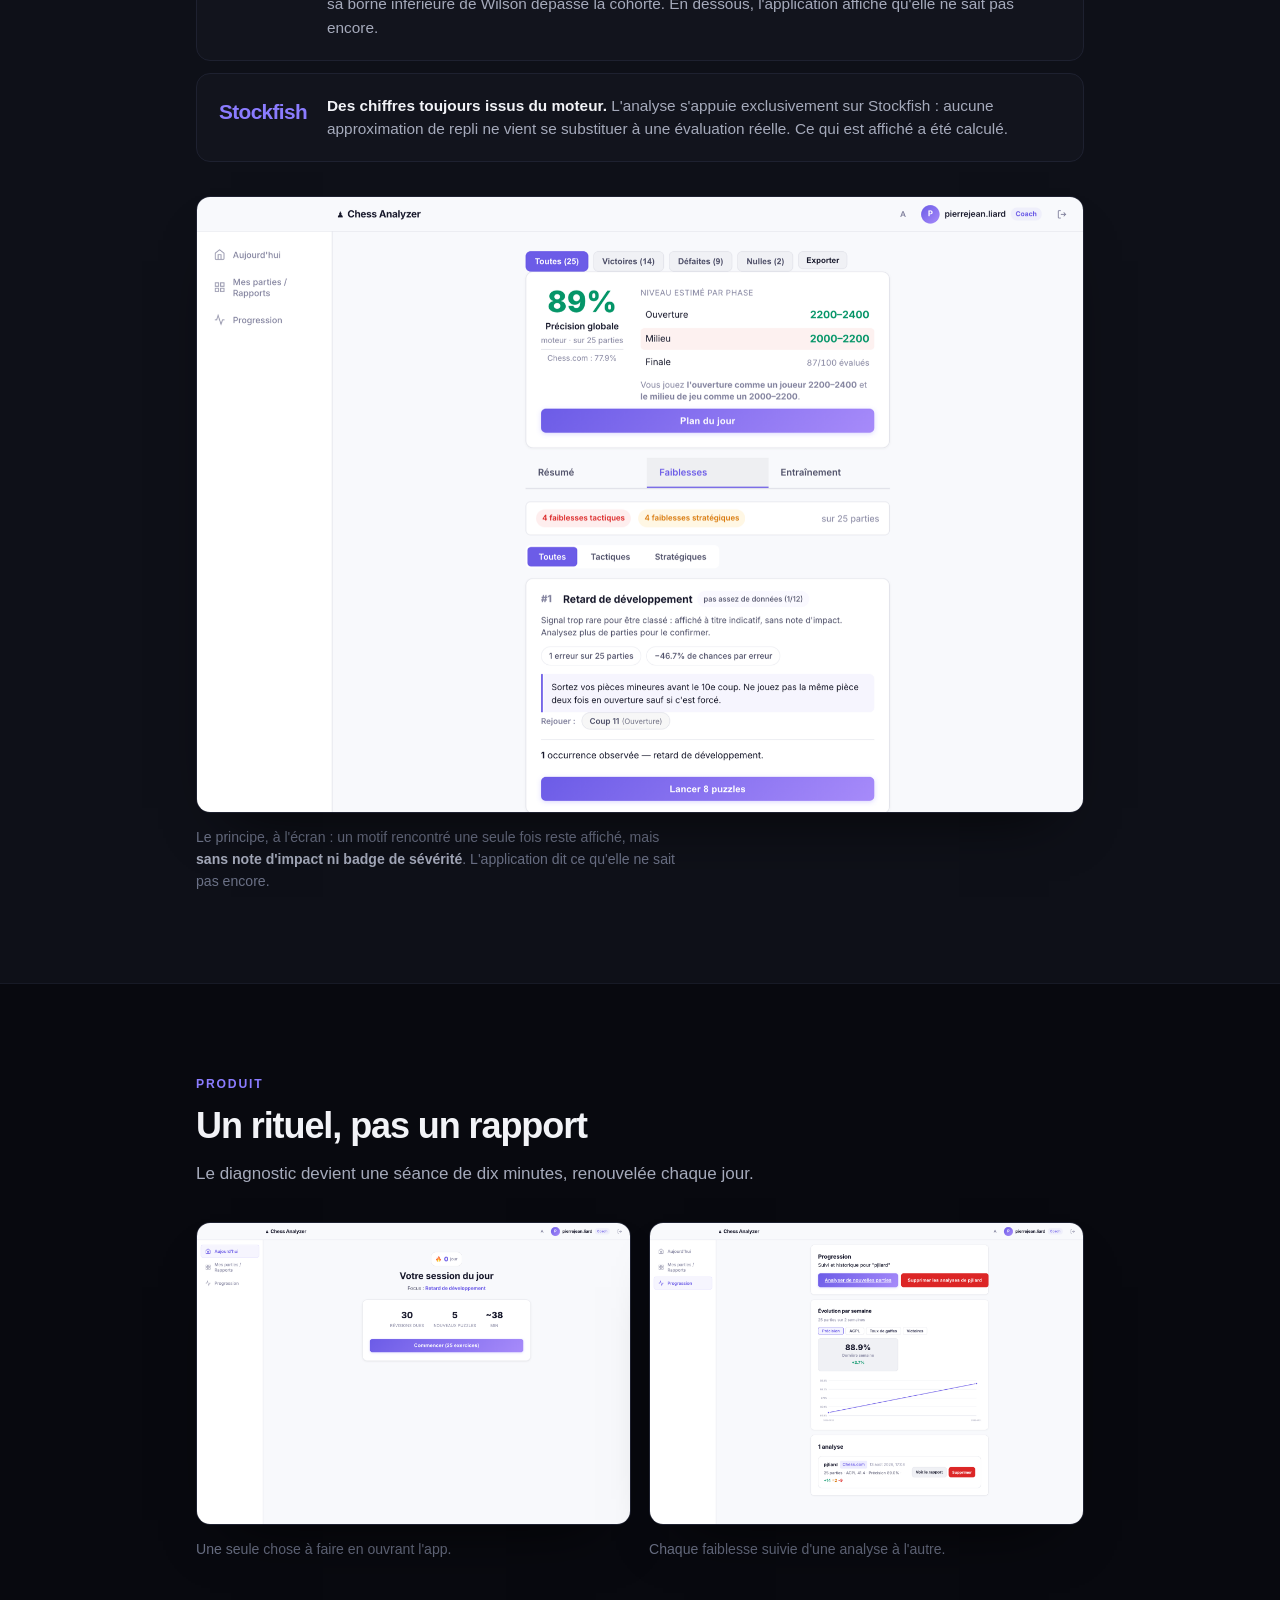
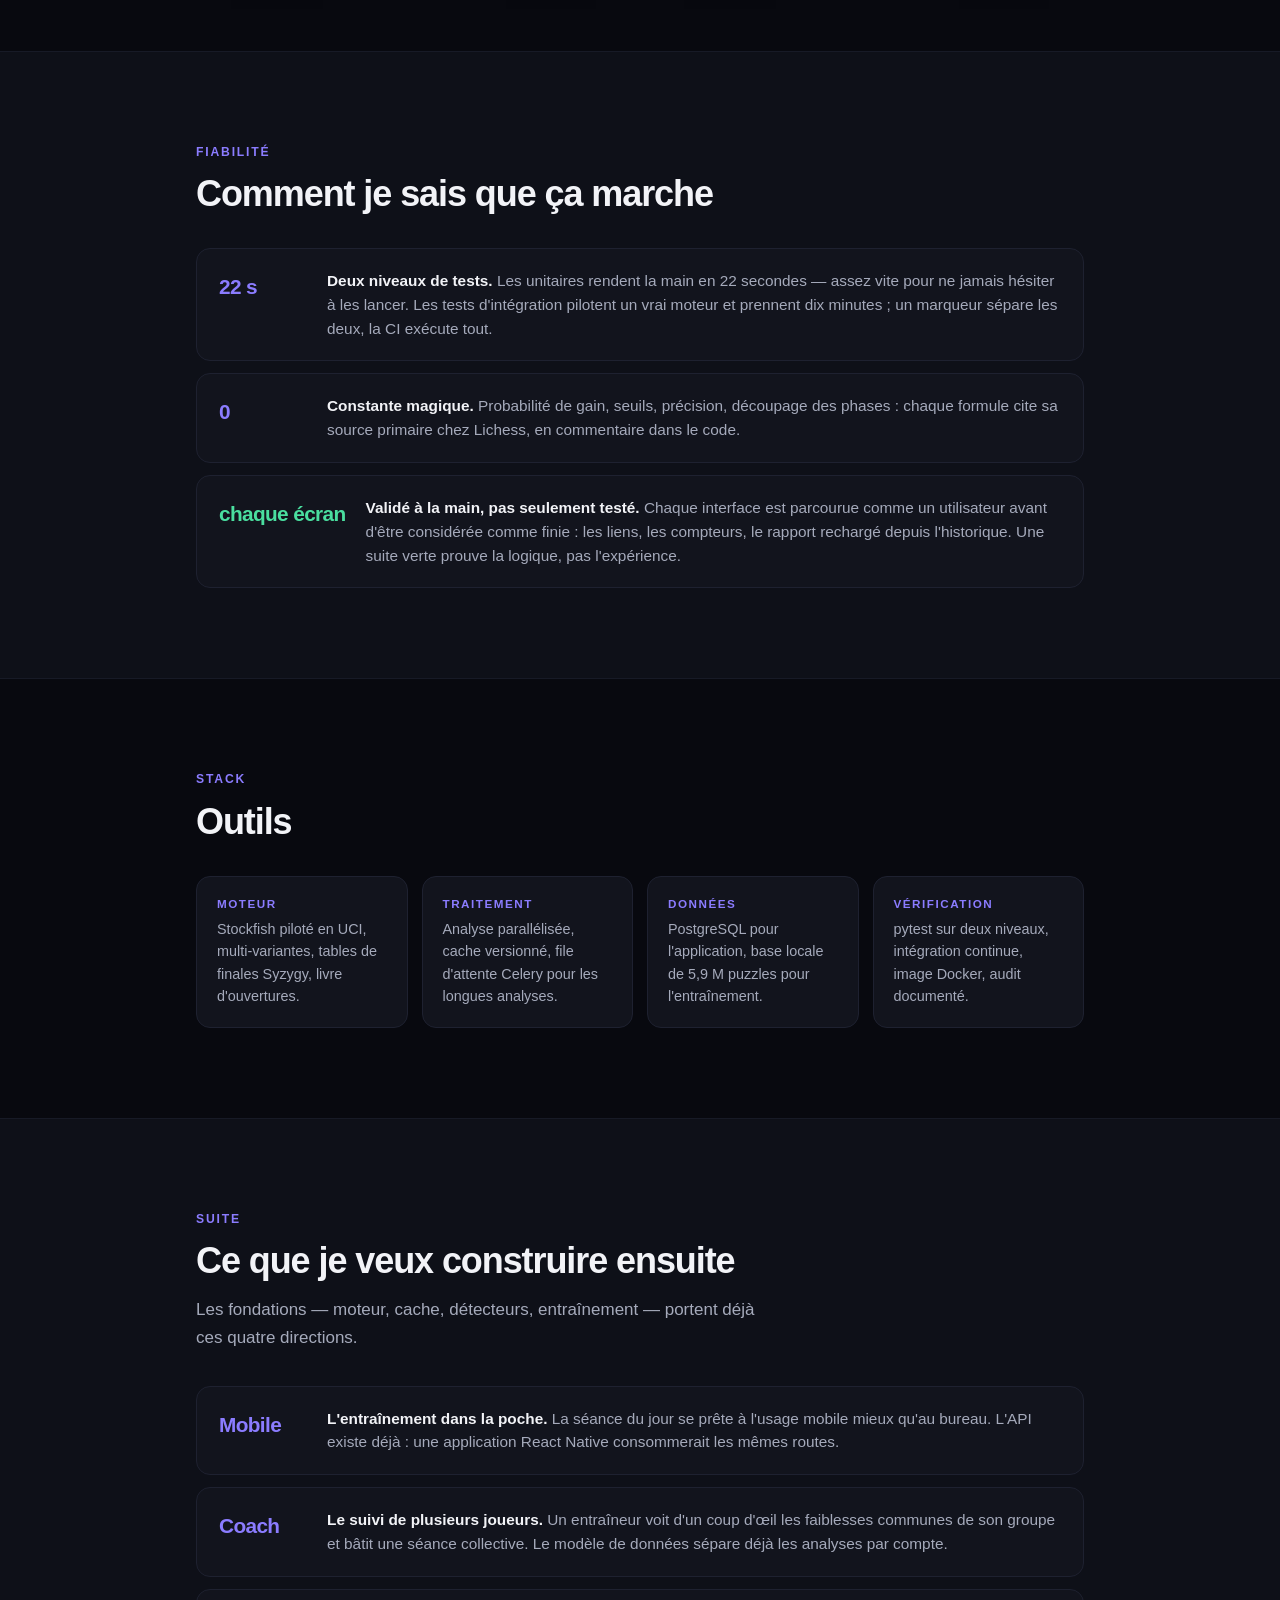
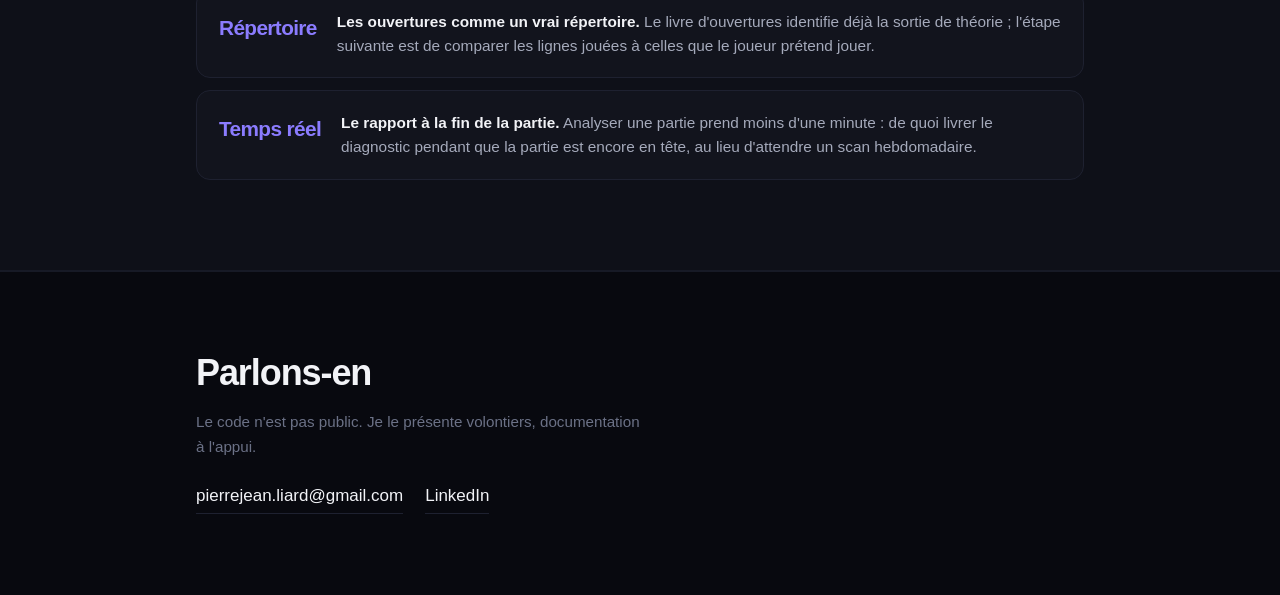
==== commit dd6e9f77: "Recentre la page projet sur ce que le produit garantit Trois passages présentaient le projet par ses" ====
--- a/chess-analyzer/index.html
+++ b/chess-analyzer/index.html
@@ -197,8 +197,8 @@
 
     <div class="calls">
       <div class="call rise">
-        <span class="big">le piège</span>
-        <p><strong>Ce que cette architecture coûte.</strong> Puisque le rapport se reconstruit depuis le cache, toute donnée qu'il utilise doit être stockée au niveau de la partie. Deux fonctionnalités calculées ailleurs étaient mortes en production — avec des tests au vert.</p>
+        <span class="big mint">70 ms</span>
+        <p><strong>Séparer le moteur de l'interprétation.</strong> Chaque partie n'est analysée qu'une fois puis stockée ; le rapport se reconstruit par-dessus en 70 millisecondes. Faire évoluer une règle de classement se répercute instantanément sur tout l'historique.</p>
       </div>
       <div class="call rise">
         <span class="big">1 M nœuds</span>
@@ -209,8 +209,8 @@
         <p><strong>Refuser les chiffres non soutenables.</strong> Une faiblesse n'est déclarée qu'à partir de douze occurrences <em>et</em> si sa borne inférieure de Wilson dépasse la cohorte. En dessous, l'application affiche qu'elle ne sait pas encore.</p>
       </div>
       <div class="call rise">
-        <span class="big">0 repli</span>
-        <p><strong>Échouer plutôt que deviner.</strong> Sans Stockfish, l'analyse s'arrête. Un repli sur le comptage matériel donnerait une précision de 100 % — un rapport faux et parfaitement crédible.</p>
+        <span class="big">Stockfish</span>
+        <p><strong>Des chiffres toujours issus du moteur.</strong> L'analyse s'appuie exclusivement sur Stockfish : aucune approximation de repli ne vient se substituer à une évaluation réelle. Ce qui est affiché a été calculé.</p>
       </div>
     </div>
 
@@ -259,8 +259,8 @@
         <p><strong>Constante magique.</strong> Probabilité de gain, seuils, précision, découpage des phases : chaque formule cite sa source primaire chez Lichess, en commentaire dans le code.</p>
       </div>
       <div class="call rise">
-        <span class="big mint">6</span>
-        <p><strong>Défauts trouvés en pilotant l'app</strong> alors que 1 139 tests passaient : un bouton vers une route inexistante, une sonde de santé qui mentait, une fuite de données entre comptes. Ces bugs vivent dans les jointures, là où les tests unitaires ne vont pas.</p>
+        <span class="big mint">chaque écran</span>
+        <p><strong>Validé à la main, pas seulement testé.</strong> Chaque interface est parcourue comme un utilisateur avant d'être considérée comme finie : les liens, les compteurs, le rapport rechargé depuis l'historique. Une suite verte prouve la logique, pas l'expérience.</p>
       </div>
     </div>
   </div>
@@ -291,6 +291,36 @@
   </div>
 </section>
 
+<section class="lift">
+  <div class="wrap">
+    <p class="kicker rise">Suite</p>
+    <h2 class="rise">Ce que je veux construire ensuite</h2>
+    <p class="sub rise d1">
+      Les fondations — moteur, cache, détecteurs, entraînement — portent déjà
+      ces quatre directions.
+    </p>
+
+    <div class="calls">
+      <div class="call rise">
+        <span class="big">Mobile</span>
+        <p><strong>L'entraînement dans la poche.</strong> La séance du jour se prête à l'usage mobile mieux qu'au bureau. L'API existe déjà : une application React&nbsp;Native consommerait les mêmes routes.</p>
+      </div>
+      <div class="call rise">
+        <span class="big">Coach</span>
+        <p><strong>Le suivi de plusieurs joueurs.</strong> Un entraîneur voit d'un coup d'œil les faiblesses communes de son groupe et bâtit une séance collective. Le modèle de données sépare déjà les analyses par compte.</p>
+      </div>
+      <div class="call rise">
+        <span class="big">Répertoire</span>
+        <p><strong>Les ouvertures comme un vrai répertoire.</strong> Le livre d'ouvertures identifie déjà la sortie de théorie ; l'étape suivante est de comparer les lignes jouées à celles que le joueur prétend jouer.</p>
+      </div>
+      <div class="call rise">
+        <span class="big">Temps réel</span>
+        <p><strong>Le rapport à la fin de la partie.</strong> Analyser une partie prend moins d'une minute : de quoi livrer le diagnostic pendant que la partie est encore en tête, au lieu d'attendre un scan hebdomadaire.</p>
+      </div>
+    </div>
+  </div>
+</section>
+
 <footer>
   <div class="wrap">
     <h2 class="rise" style="margin-bottom:16px">Parlons-en</h2>
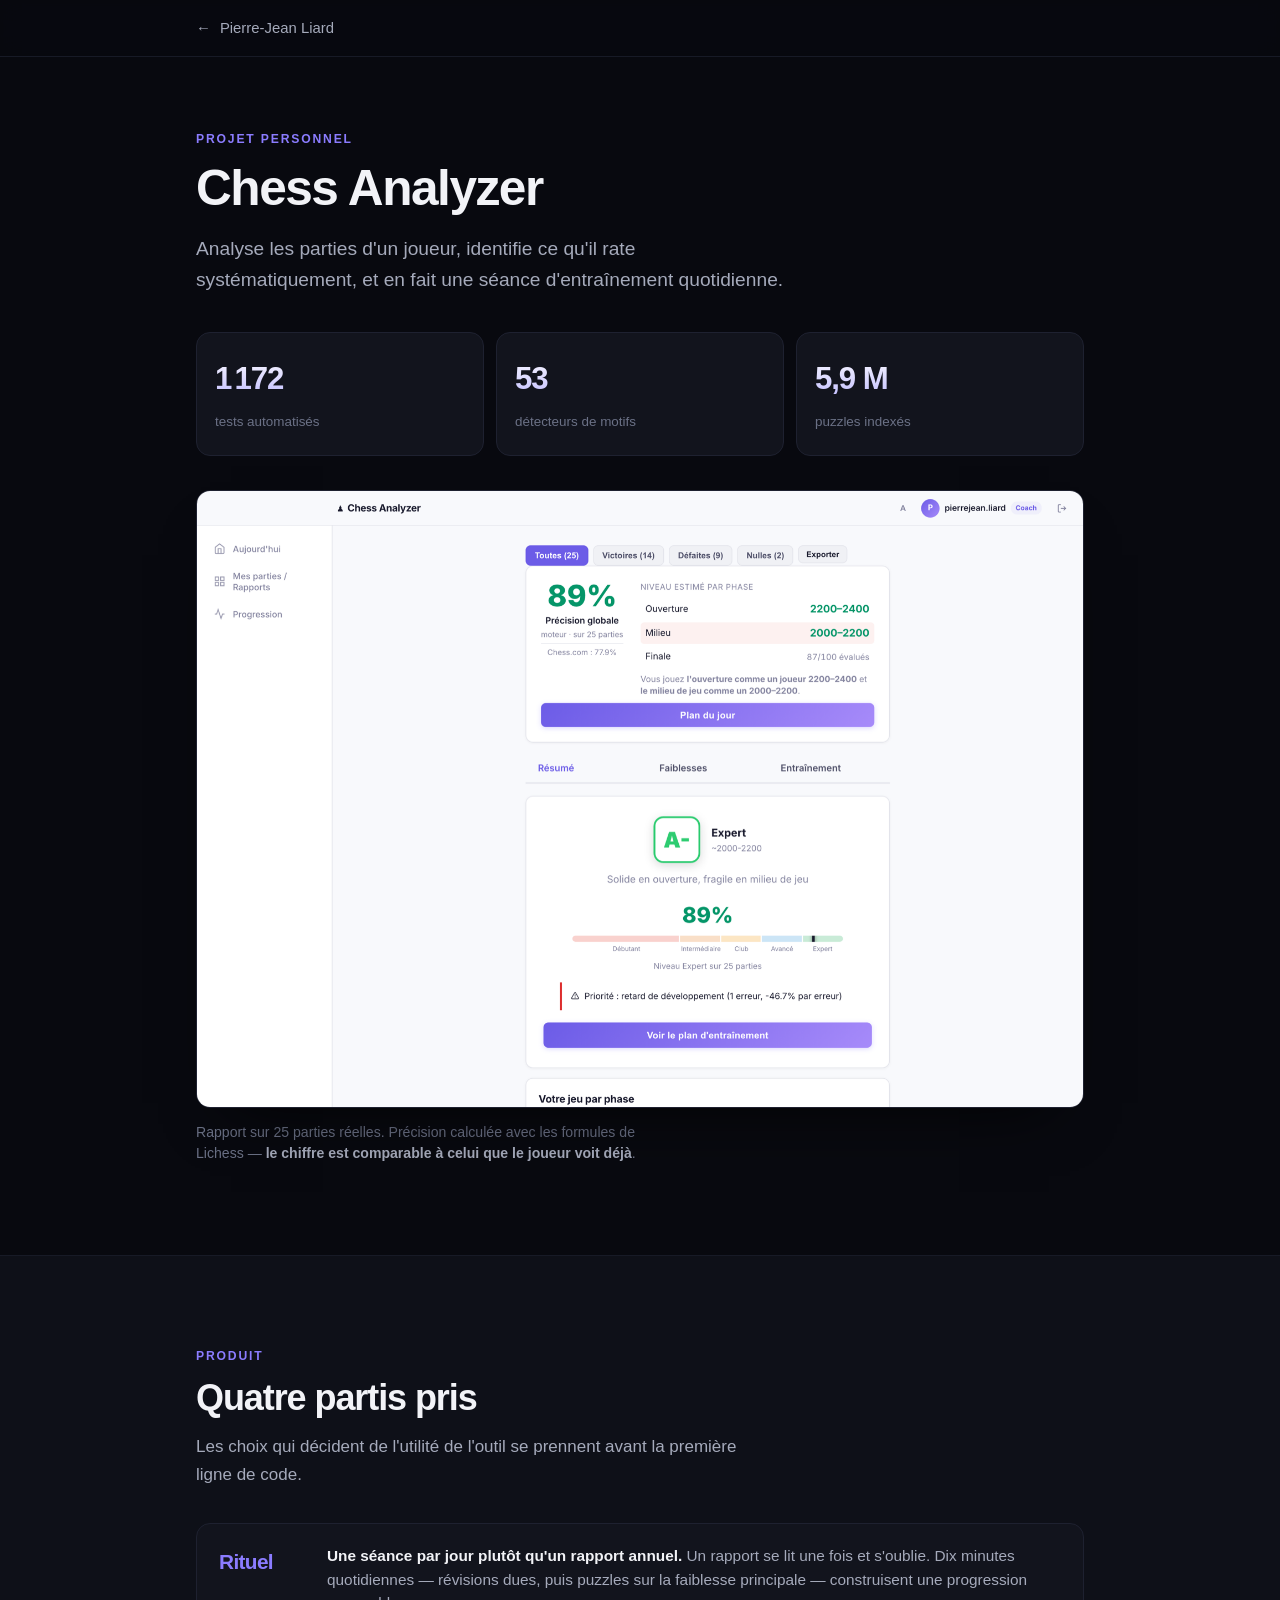
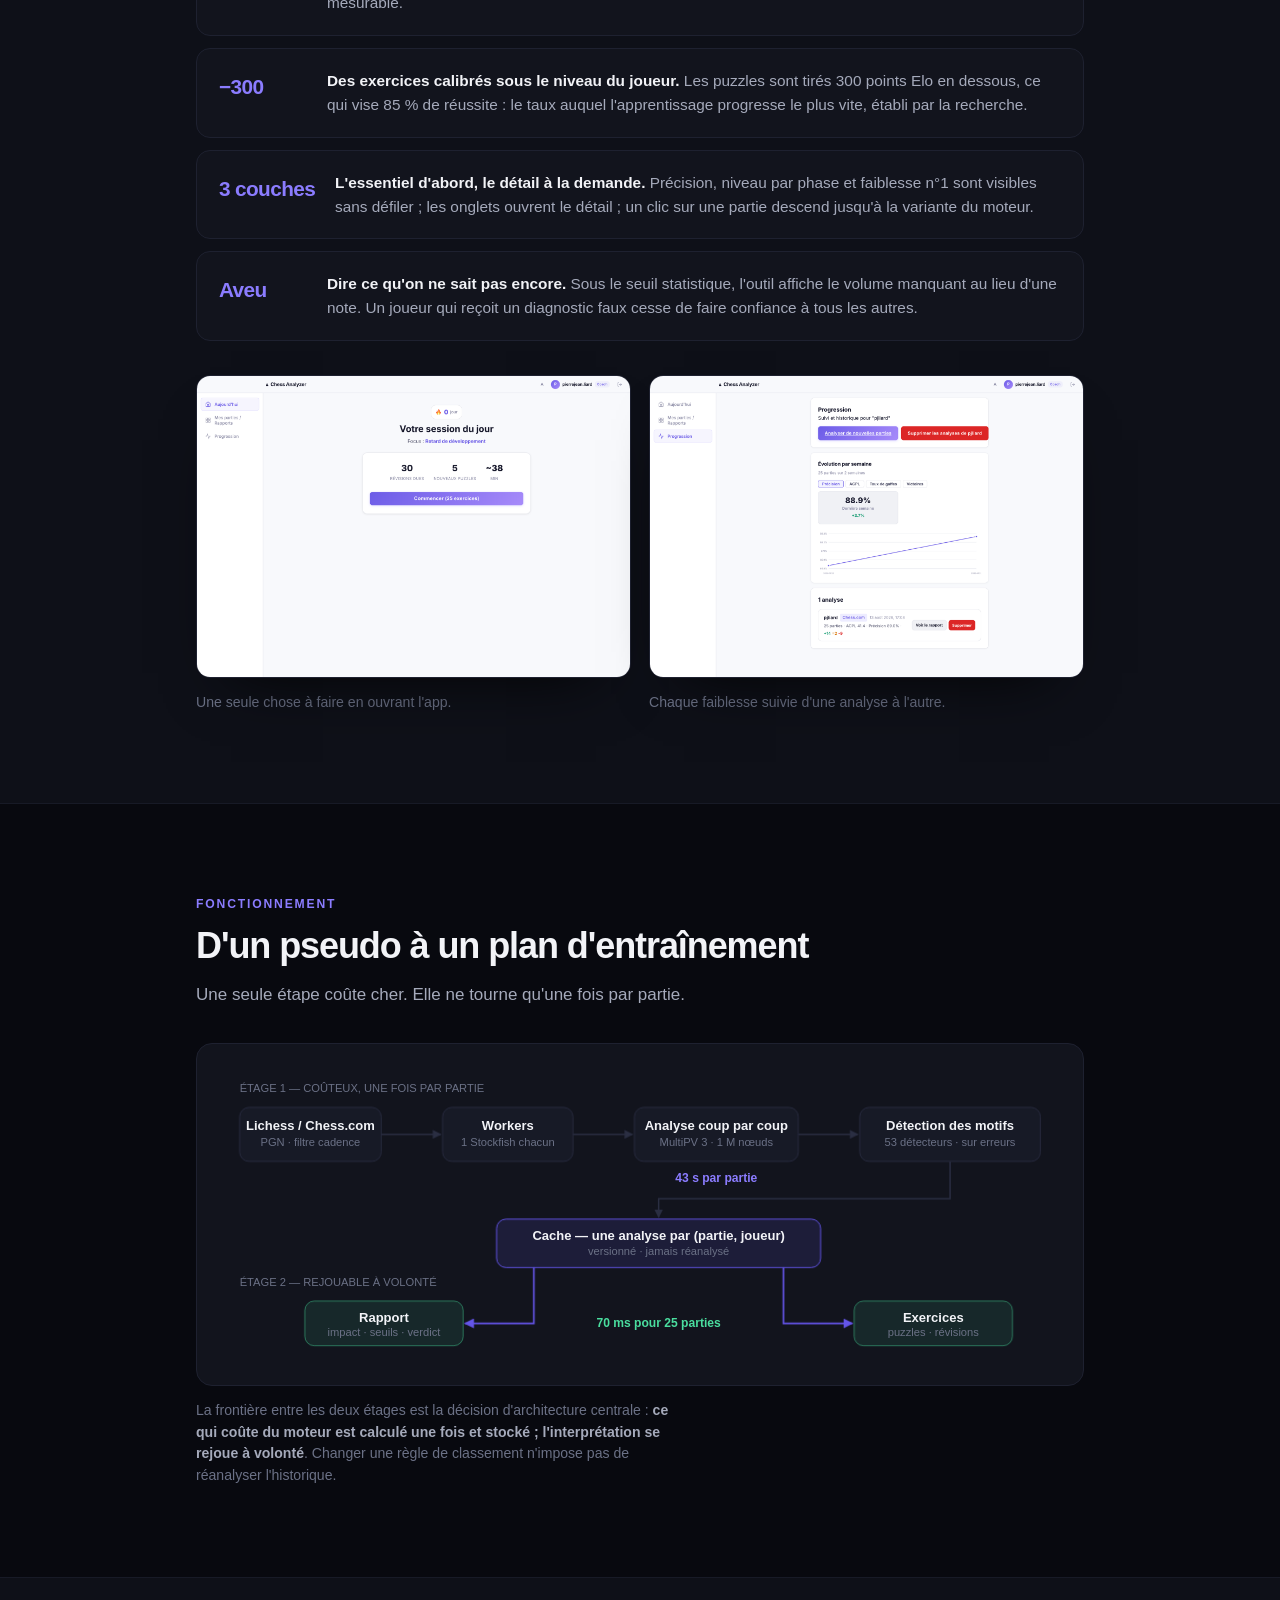
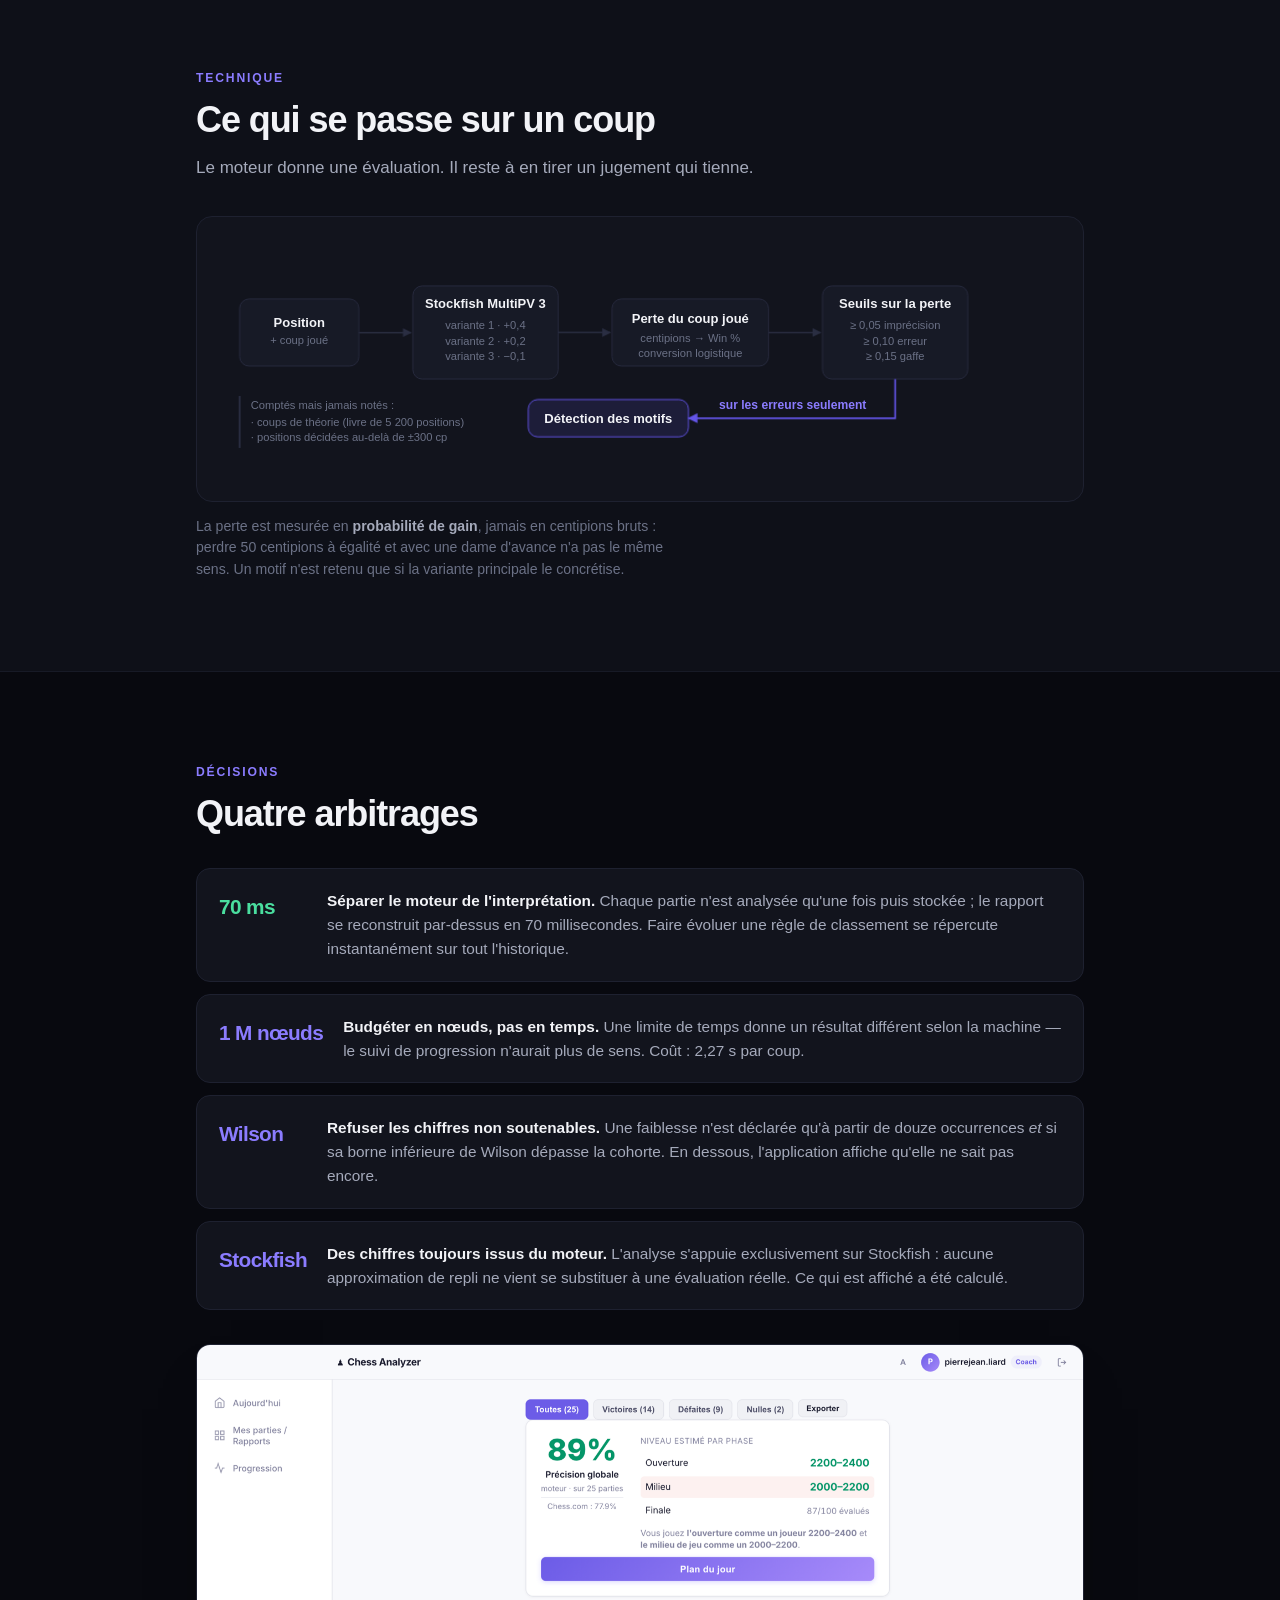
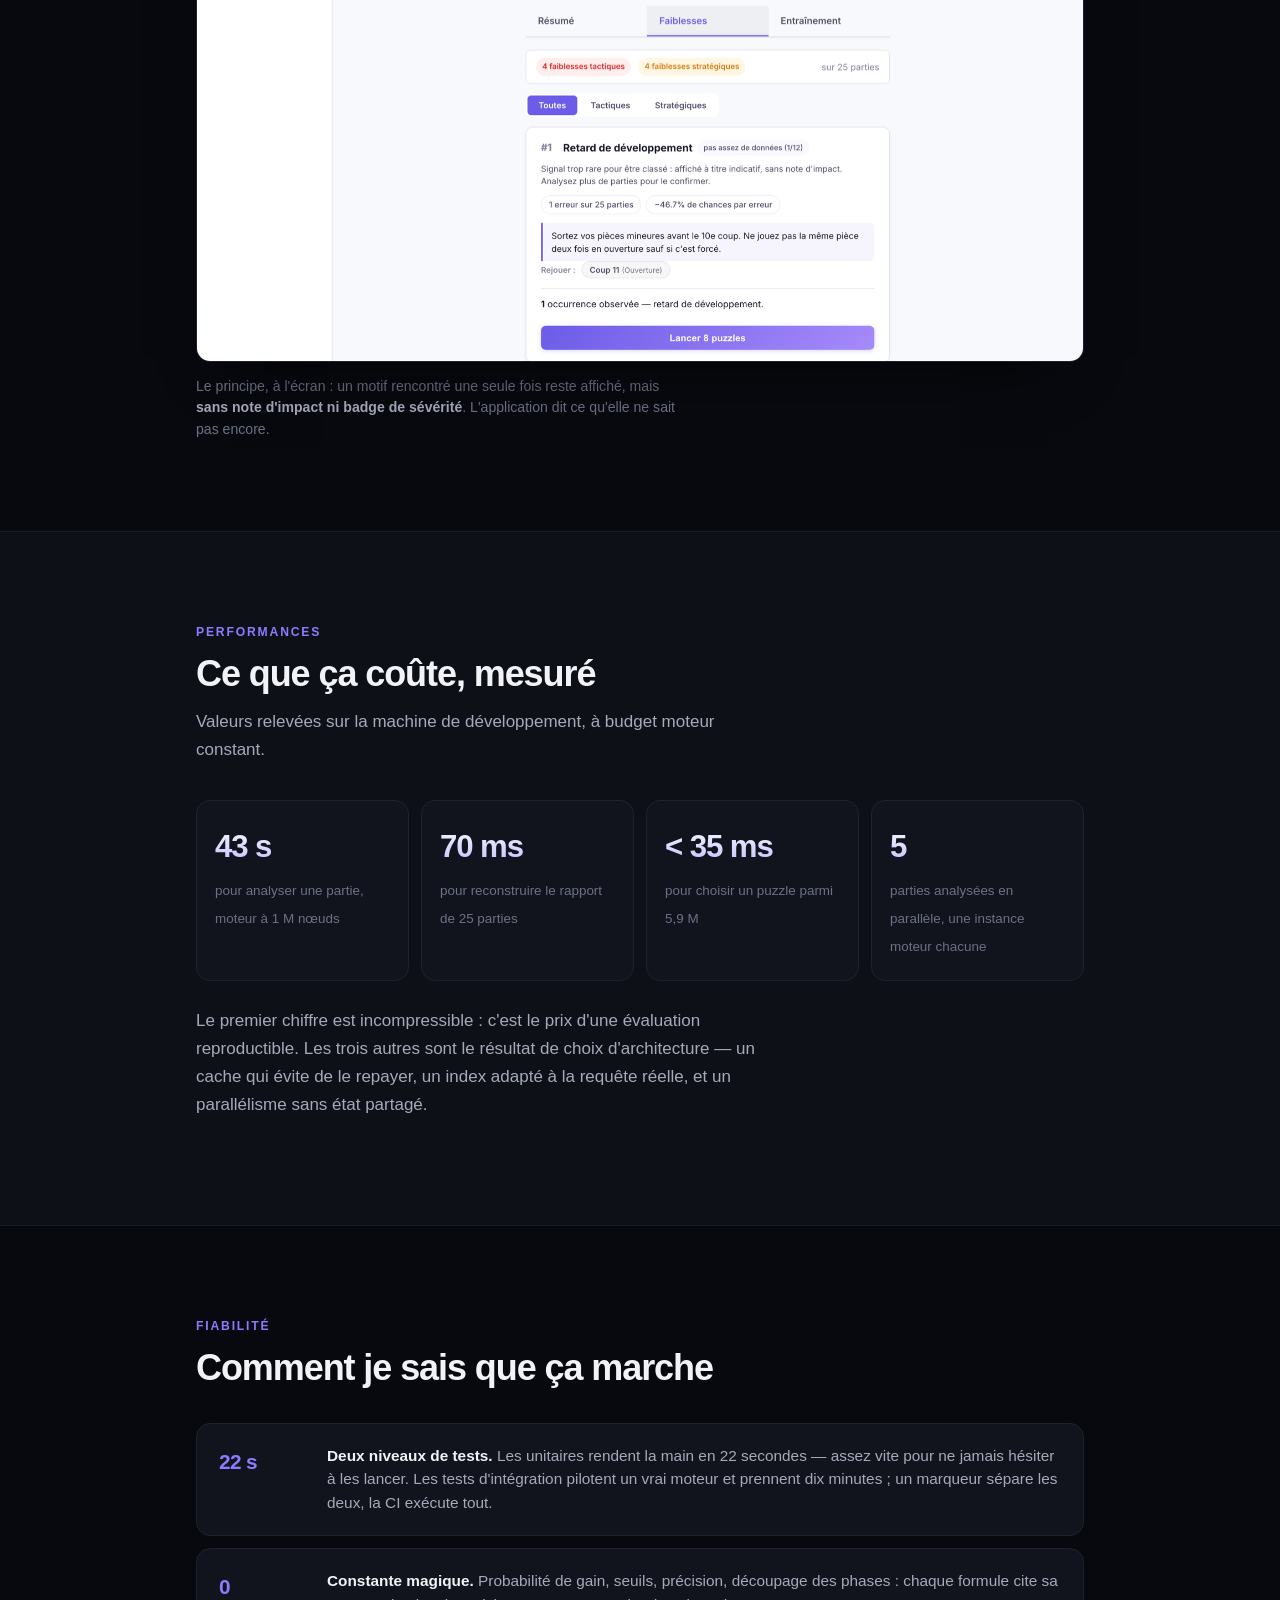
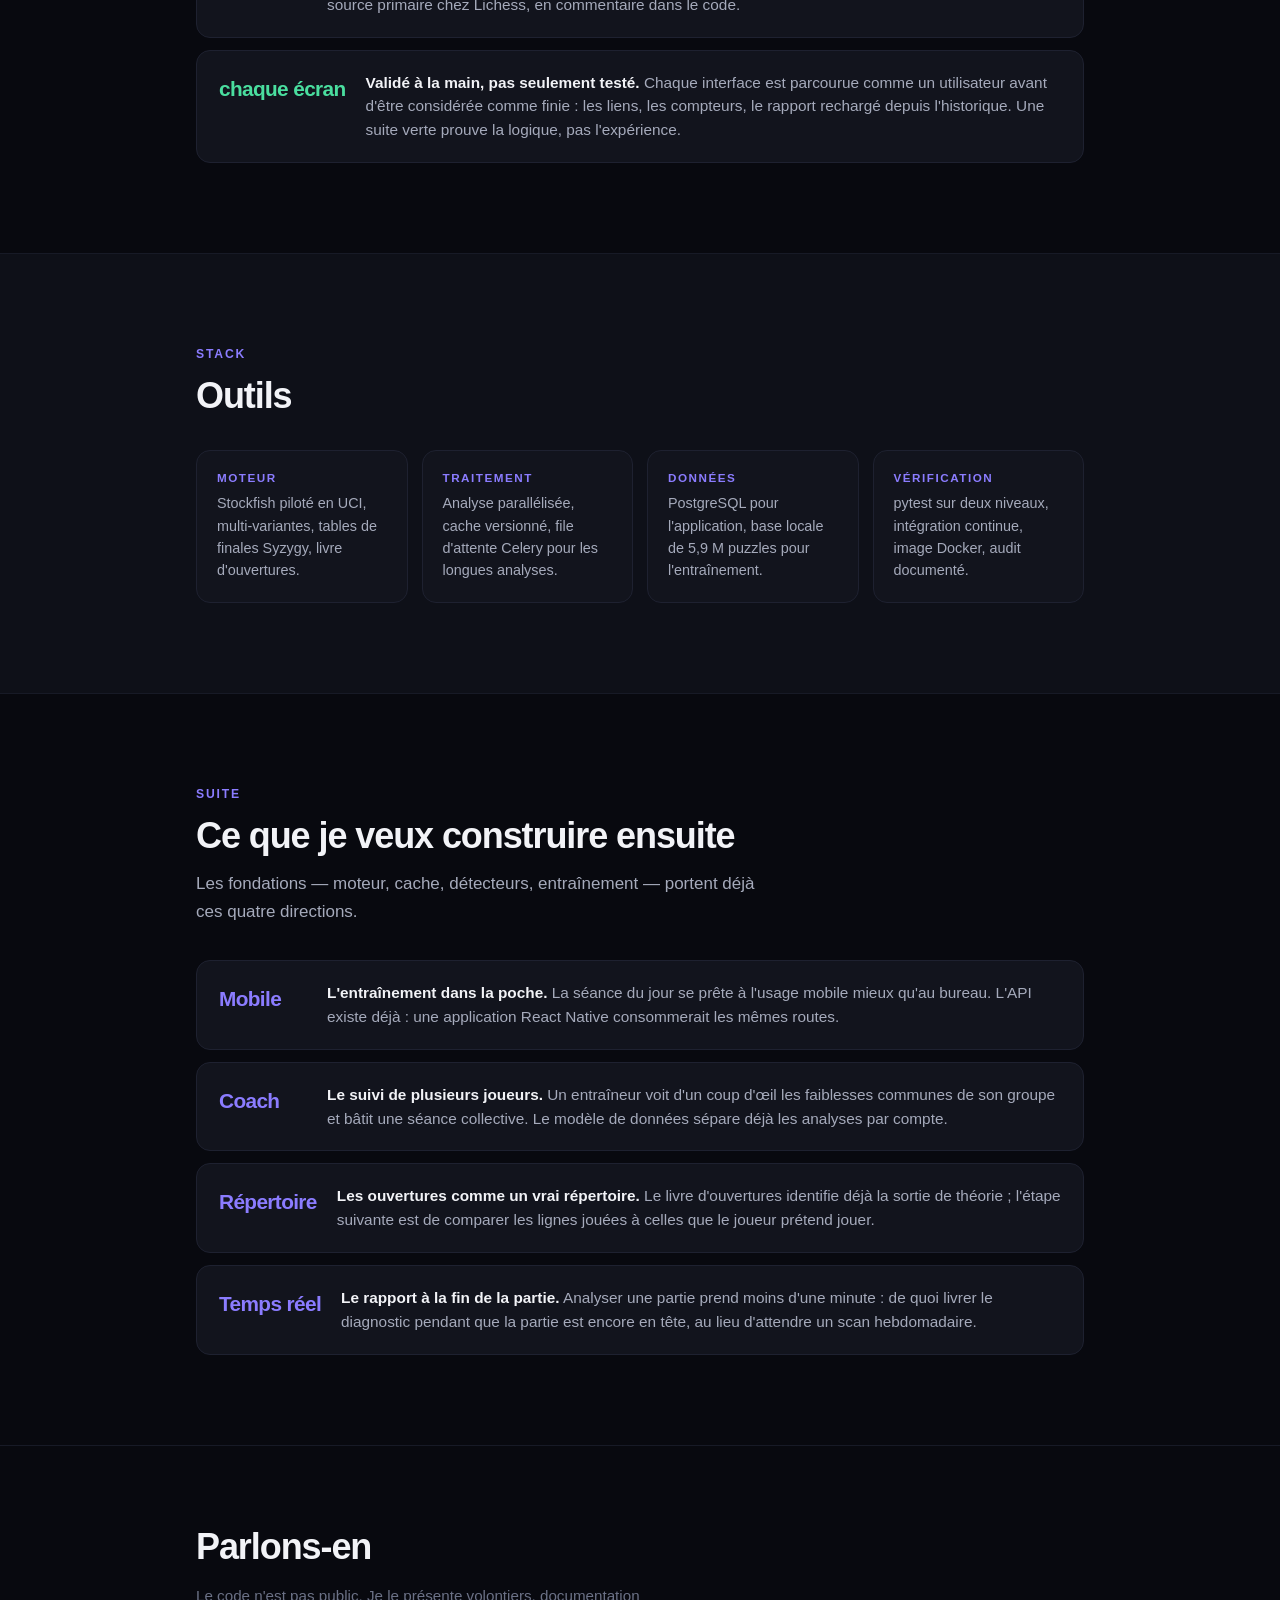
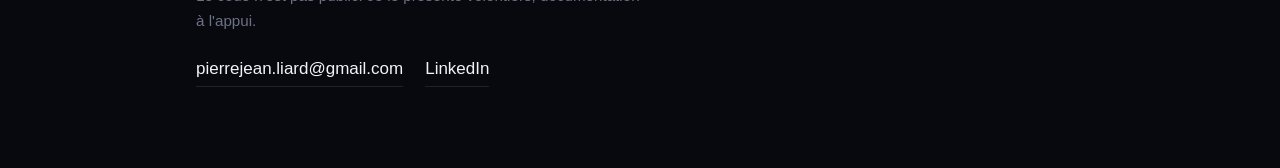
==== commit 8e043543: "Expose les décisions produit et les performances mesurées La page expliquait bien la mécanique, mais" ====
--- a/chess-analyzer/index.html
+++ b/chess-analyzer/index.html
@@ -50,6 +50,47 @@
 
 <section class="lift">
   <div class="wrap">
+    <p class="kicker rise">Produit</p>
+    <h2 class="rise">Quatre partis pris</h2>
+    <p class="sub rise d1">
+      Les choix qui décident de l'utilité de l'outil se prennent avant la
+      première ligne de code.
+    </p>
+
+    <div class="calls">
+      <div class="call rise">
+        <span class="big">Rituel</span>
+        <p><strong>Une séance par jour plutôt qu'un rapport annuel.</strong> Un rapport se lit une fois et s'oublie. Dix minutes quotidiennes — révisions dues, puis puzzles sur la faiblesse principale — construisent une progression mesurable.</p>
+      </div>
+      <div class="call rise">
+        <span class="big">−300</span>
+        <p><strong>Des exercices calibrés sous le niveau du joueur.</strong> Les puzzles sont tirés 300 points Elo en dessous, ce qui vise 85 % de réussite : le taux auquel l'apprentissage progresse le plus vite, établi par la recherche.</p>
+      </div>
+      <div class="call rise">
+        <span class="big">3 couches</span>
+        <p><strong>L'essentiel d'abord, le détail à la demande.</strong> Précision, niveau par phase et faiblesse n°1 sont visibles sans défiler ; les onglets ouvrent le détail ; un clic sur une partie descend jusqu'à la variante du moteur.</p>
+      </div>
+      <div class="call rise">
+        <span class="big">Aveu</span>
+        <p><strong>Dire ce qu'on ne sait pas encore.</strong> Sous le seuil statistique, l'outil affiche le volume manquant au lieu d'une note. Un joueur qui reçoit un diagnostic faux cesse de faire confiance à tous les autres.</p>
+      </div>
+    </div>
+
+    <div class="gallery">
+      <figure class="rise">
+        <div class="shot"><img src="../assets/chess-analyzer/aujourdhui.png" alt="Écran Aujourd'hui : séance du jour, révisions dues et nouveaux puzzles" loading="lazy"></div>
+        <figcaption>Une seule chose à faire en ouvrant l'app.</figcaption>
+      </figure>
+      <figure class="rise d1">
+        <div class="shot"><img src="../assets/chess-analyzer/progression.png" alt="Page Progression : évolution de la précision et des faiblesses dans le temps" loading="lazy"></div>
+        <figcaption>Chaque faiblesse suivie d'une analyse à l'autre.</figcaption>
+      </figure>
+    </div>
+  </div>
+</section>
+
+<section>
+  <div class="wrap">
     <p class="kicker rise">Fonctionnement</p>
     <h2 class="rise">D'un pseudo à un plan d'entraînement</h2>
     <p class="sub rise d1">Une seule étape coûte cher. Elle ne tourne qu'une fois par partie.</p>
@@ -124,7 +165,7 @@
   </div>
 </section>
 
-<section>
+<section class="lift">
   <div class="wrap">
     <p class="kicker rise">Technique</p>
     <h2 class="rise">Ce qui se passe sur un coup</h2>
@@ -190,7 +231,7 @@
   </div>
 </section>
 
-<section class="lift">
+<section>
   <div class="wrap">
     <p class="kicker rise">Décisions</p>
     <h2 class="rise">Quatre arbitrages</h2>
@@ -225,26 +266,31 @@
   </div>
 </section>
 
+<section class="lift">
+  <div class="wrap">
+    <p class="kicker rise">Performances</p>
+    <h2 class="rise">Ce que ça coûte, mesuré</h2>
+    <p class="sub rise d1">
+      Valeurs relevées sur la machine de développement, à budget moteur constant.
+    </p>
+
+    <div class="stats">
+      <div class="stat rise"><b>43 s</b><span>pour analyser une partie, moteur à 1 M nœuds</span></div>
+      <div class="stat rise d1"><b>70 ms</b><span>pour reconstruire le rapport de 25 parties</span></div>
+      <div class="stat rise d2"><b>&lt; 35 ms</b><span>pour choisir un puzzle parmi 5,9 M</span></div>
+      <div class="stat rise d3"><b>5</b><span>parties analysées en parallèle, une instance moteur chacune</span></div>
+    </div>
+
+    <p class="sub rise d1" style="margin-top:26px">
+      Le premier chiffre est incompressible : c'est le prix d'une évaluation
+      reproductible. Les trois autres sont le résultat de choix d'architecture —
+      un cache qui évite de le repayer, un index adapté à la requête réelle, et
+      un parallélisme sans état partagé.
+    </p>
+  </div>
+</section>
+
 <section>
-  <div class="wrap">
-    <p class="kicker rise">Produit</p>
-    <h2 class="rise">Un rituel, pas un rapport</h2>
-    <p class="sub rise d1">Le diagnostic devient une séance de dix minutes, renouvelée chaque jour.</p>
-
-    <div class="gallery">
-      <figure class="rise">
-        <div class="shot"><img src="../assets/chess-analyzer/aujourdhui.png" alt="Écran Aujourd'hui : séance du jour, révisions dues et nouveaux puzzles" loading="lazy"></div>
-        <figcaption>Une seule chose à faire en ouvrant l'app.</figcaption>
-      </figure>
-      <figure class="rise d1">
-        <div class="shot"><img src="../assets/chess-analyzer/progression.png" alt="Page Progression : évolution de la précision et des faiblesses dans le temps" loading="lazy"></div>
-        <figcaption>Chaque faiblesse suivie d'une analyse à l'autre.</figcaption>
-      </figure>
-    </div>
-  </div>
-</section>
-
-<section class="lift">
   <div class="wrap">
     <p class="kicker rise">Fiabilité</p>
     <h2 class="rise">Comment je sais que ça marche</h2>
@@ -266,7 +312,7 @@
   </div>
 </section>
 
-<section>
+<section class="lift">
   <div class="wrap">
     <p class="kicker rise">Stack</p>
     <h2 class="rise">Outils</h2>
@@ -291,7 +337,7 @@
   </div>
 </section>
 
-<section class="lift">
+<section>
   <div class="wrap">
     <p class="kicker rise">Suite</p>
     <h2 class="rise">Ce que je veux construire ensuite</h2>
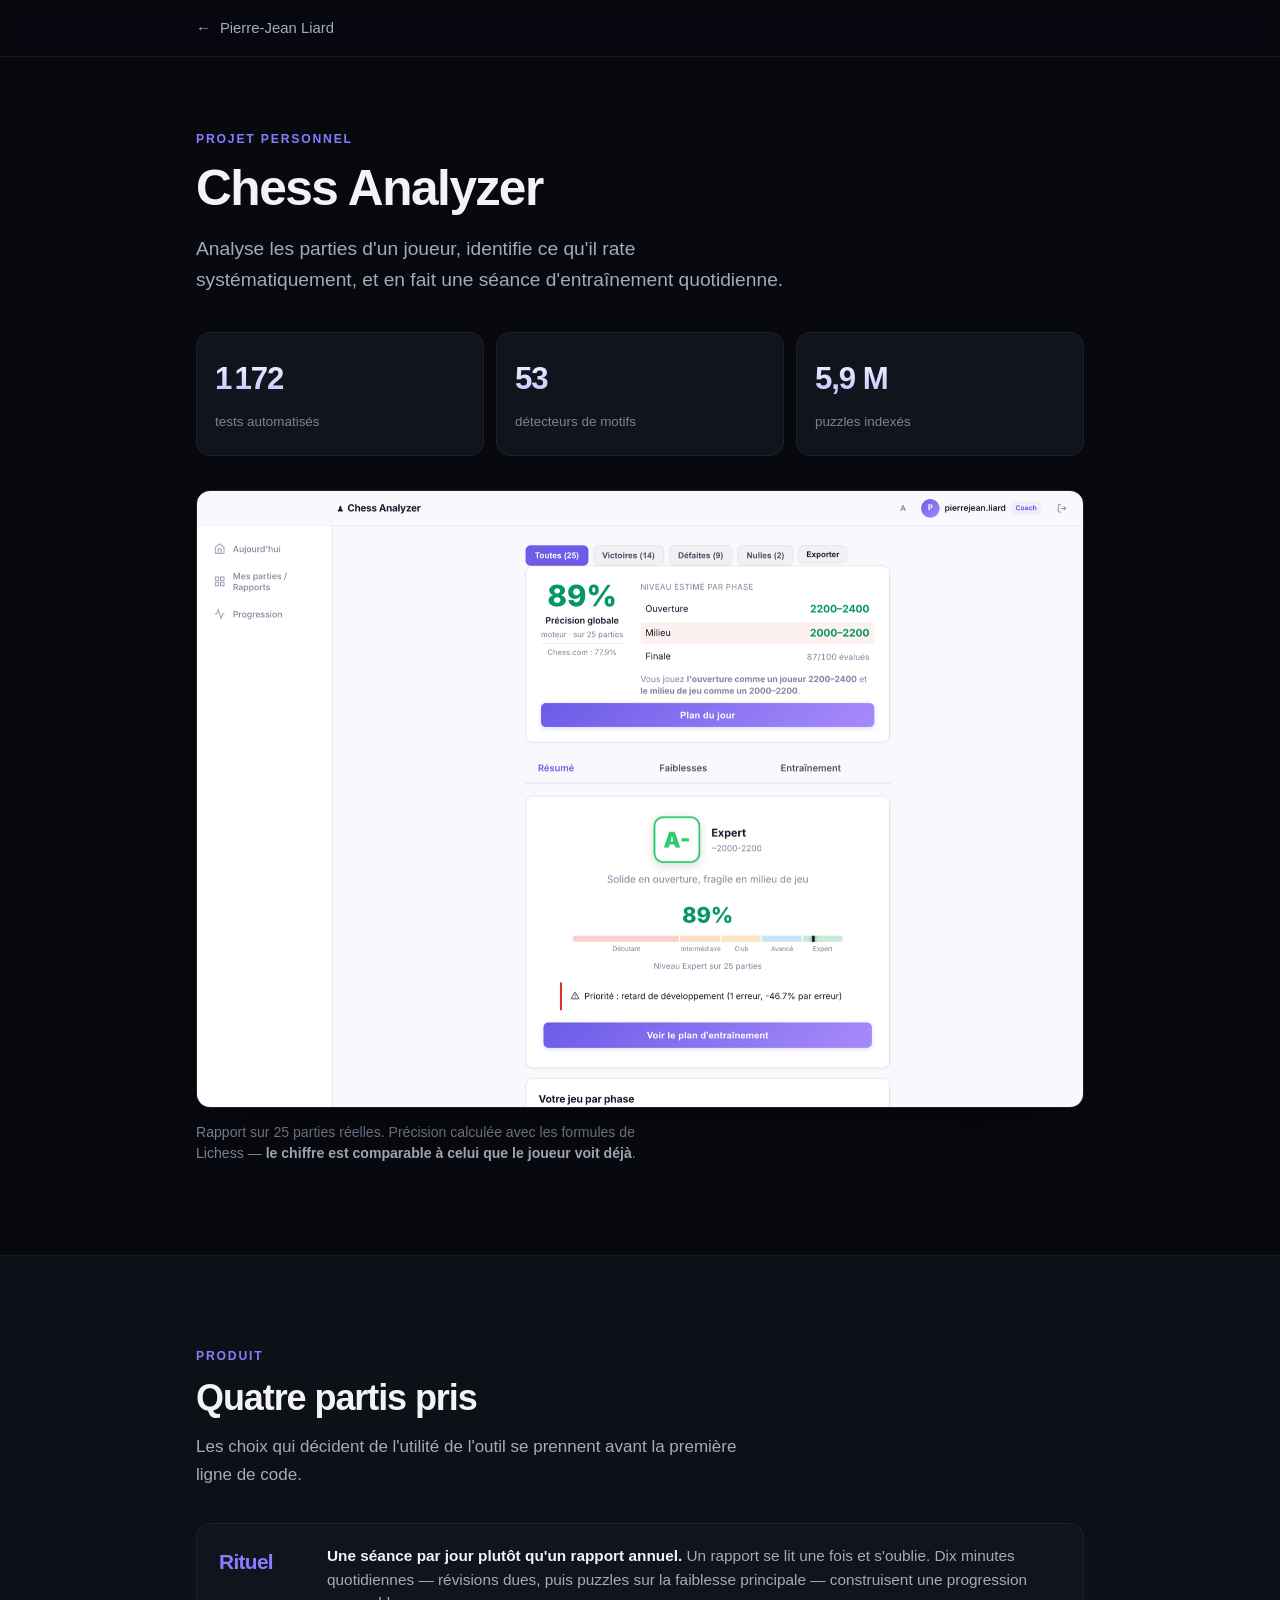
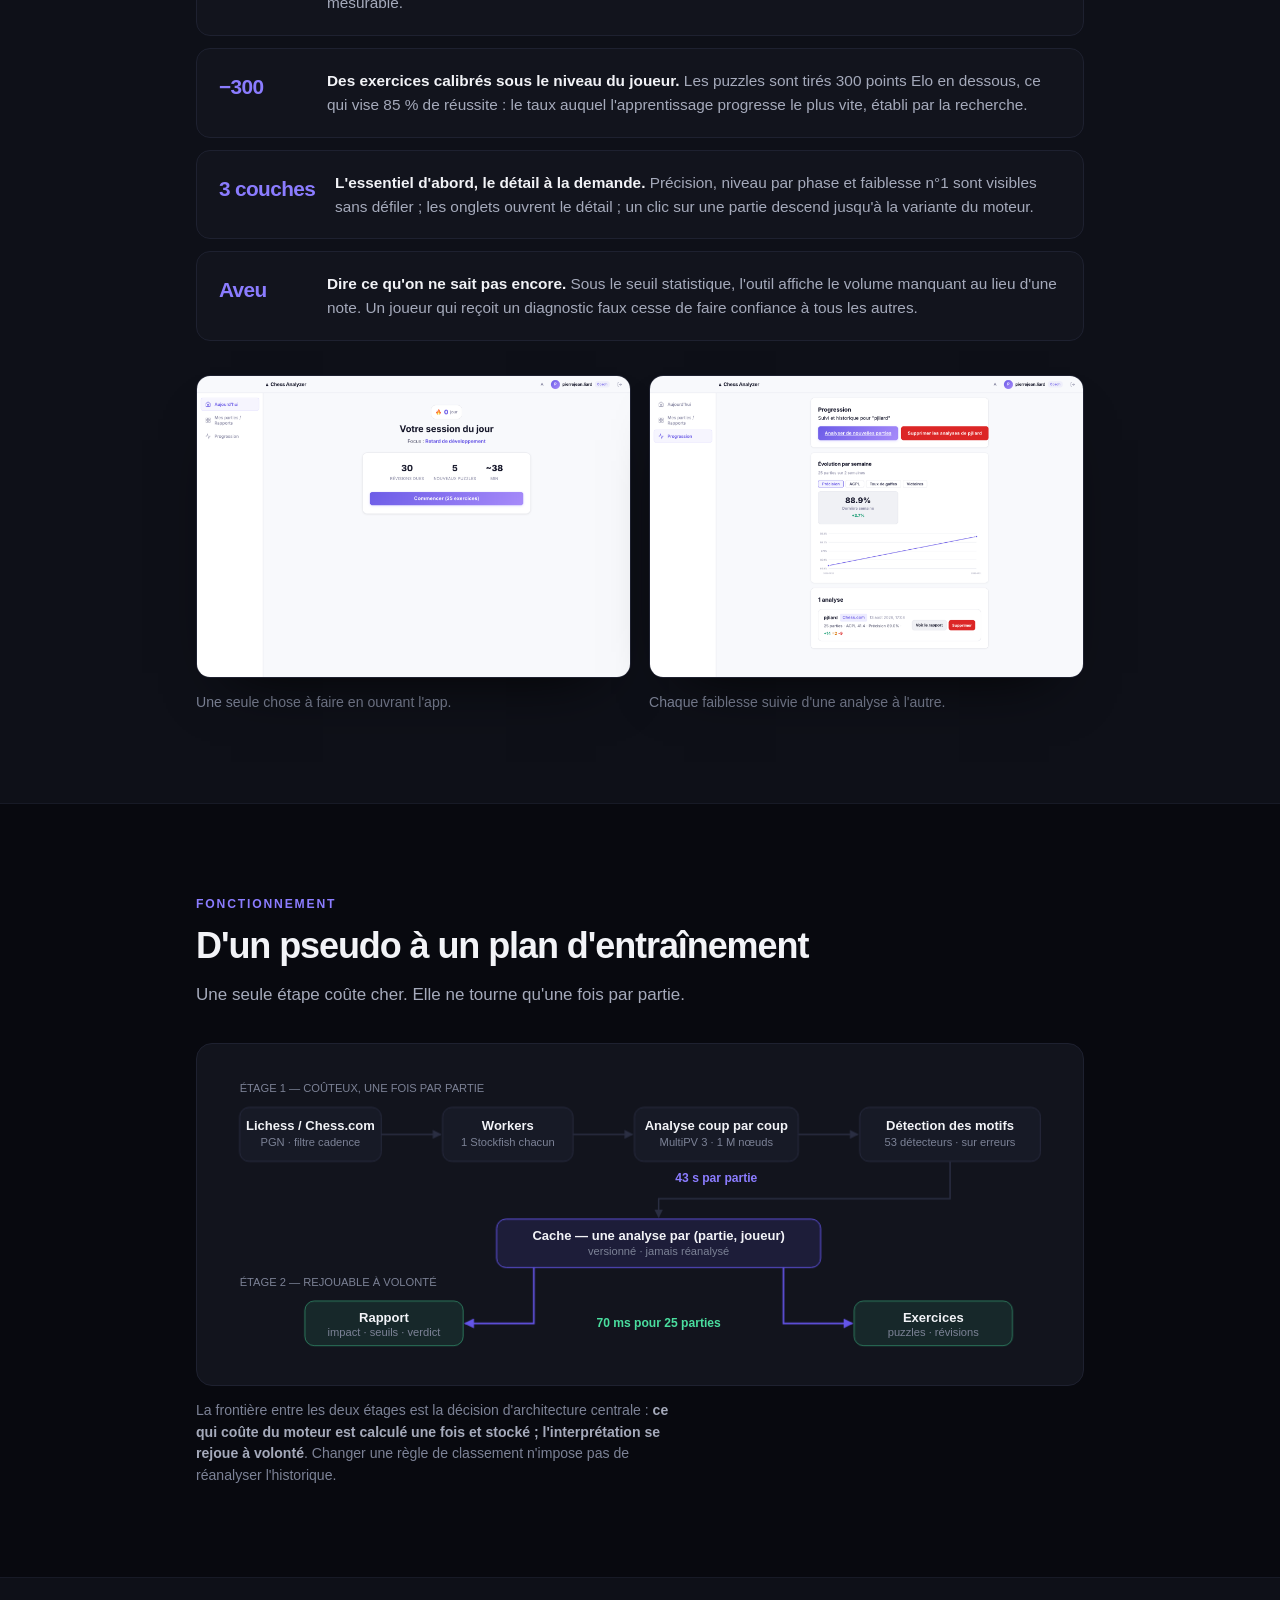
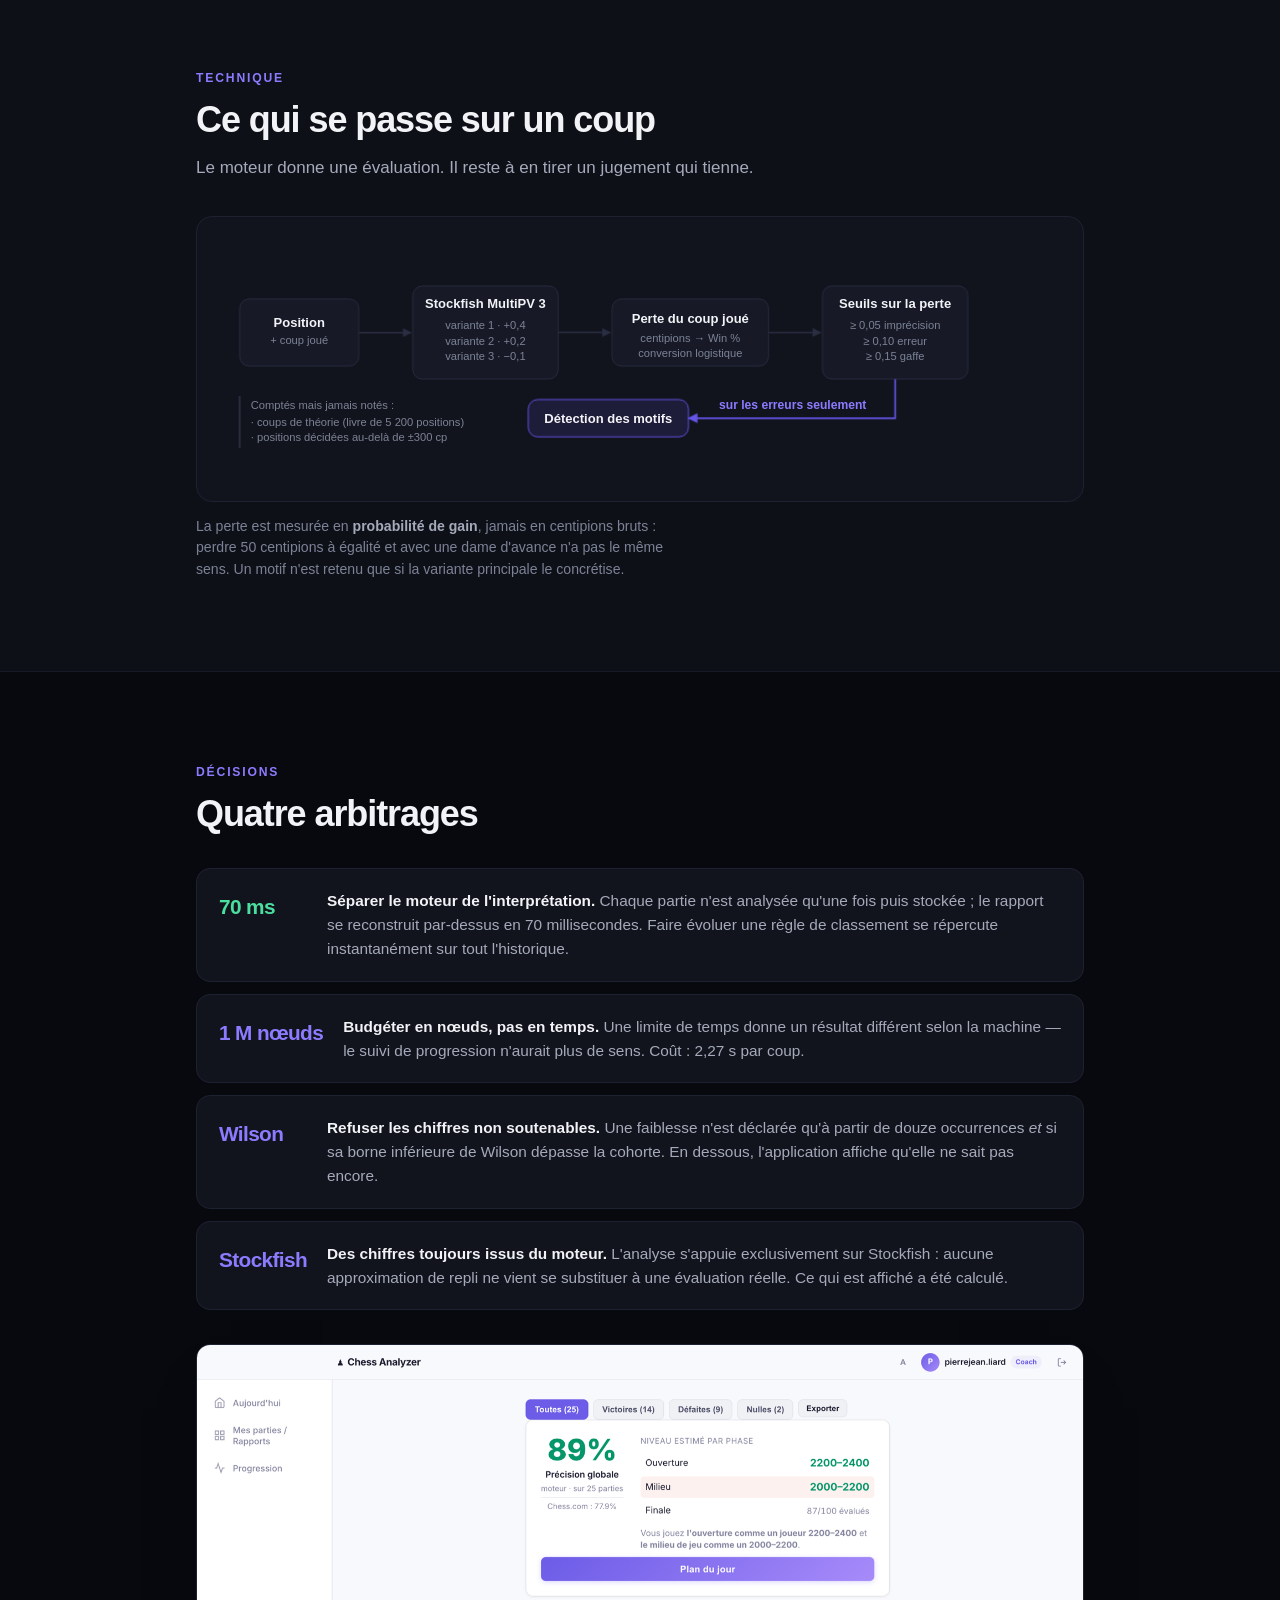
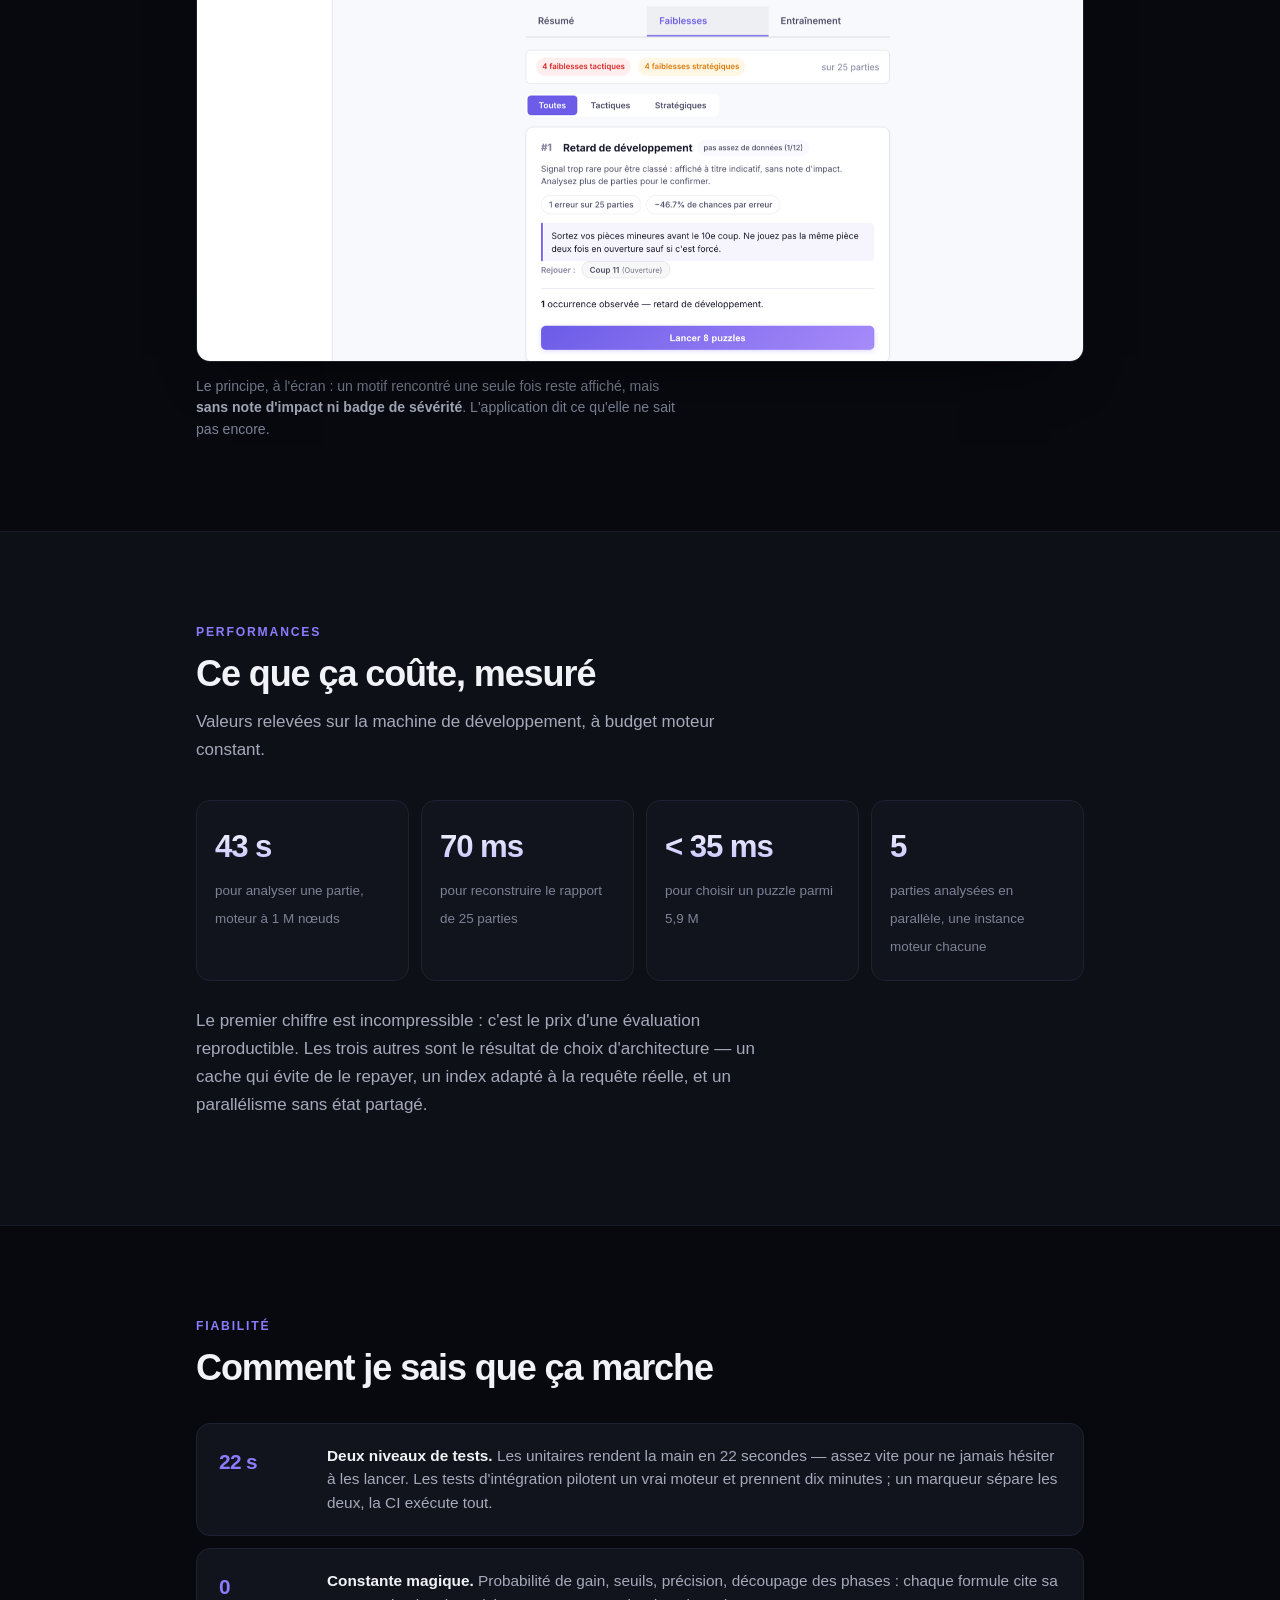
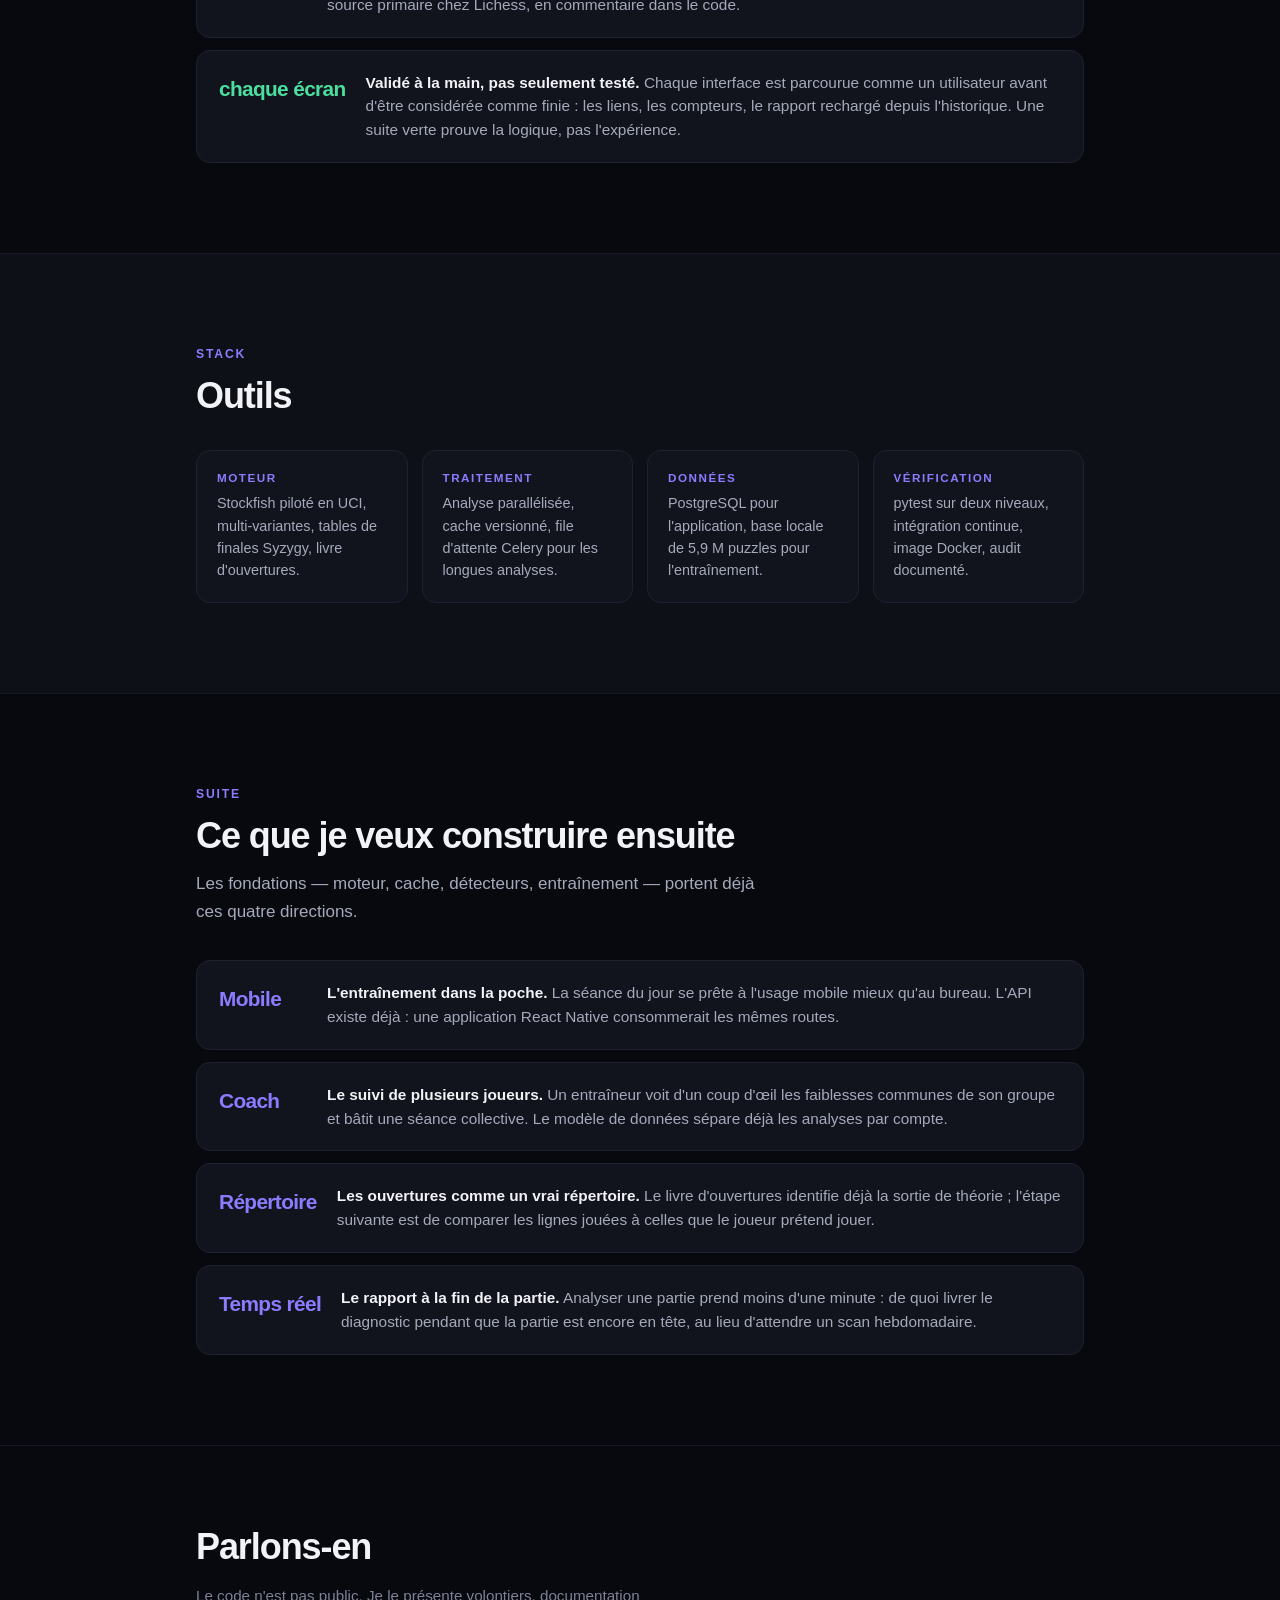
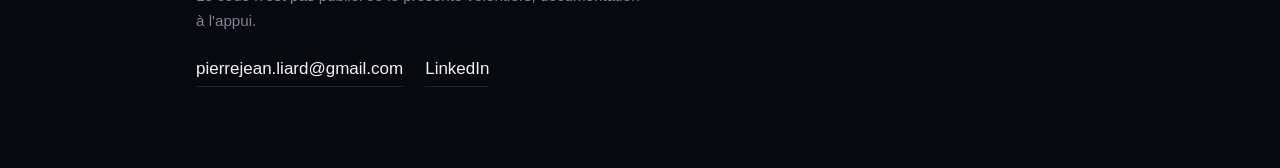
==== commit 015d13e2: "Aperçu de partage et contrastes conformes Partagé sur LinkedIn, Slack ou par message, le lien n'affi" ====
--- a/chess-analyzer/index.html
+++ b/chess-analyzer/index.html
@@ -9,6 +9,11 @@
 <meta property="og:title" content="Pierre-Jean Liard — Développeur fullstack">
 <meta property="og:description" content="Chess Analyzer : de 25 parties à un plan d'entraînement.">
 <meta property="og:type" content="website">
+<meta property="og:url" content="https://pjliard.github.io/chess-analyzer/">
+<meta property="og:image" content="https://pjliard.github.io/assets/share-chess-analyzer.png">
+<meta property="og:image:width" content="1200">
+<meta property="og:image:height" content="630">
+<meta name="twitter:card" content="summary_large_image">
 <link rel="icon" href="data:image/svg+xml,<svg xmlns='http://www.w3.org/2000/svg' viewBox='0 0 100 100'><text y='.9em' font-size='90'>♟</text></svg>">
 <link rel="stylesheet" href="../styles.css">
 </head>
--- a/styles.css
+++ b/styles.css
@@ -1,7 +1,7 @@
 :root {
     --bg: #08090f;  --bg-lift: #0e1018;  --bg-card: #12141d;
     --line: #1e2130;  --line-soft: #171a26;
-    --ink: #f2f3f7;  --ink-soft: #a5aabb;  --ink-faint: #6b7186;
+    --ink: #f2f3f7;  --ink-soft: #a5aabb;  --ink-faint: #7c8296;
     --accent: #8b7cff;  --accent-deep: #6455e8;  --mint: #4ade9f;
     --max: 940px;
     --ease: cubic-bezier(0.22, 1, 0.36, 1);
@@ -131,7 +131,7 @@
   .box-accent { fill: rgba(100,85,232,.14); stroke: var(--accent-deep); }
   .box-mint { fill: rgba(74,222,159,.1); stroke: rgba(74,222,159,.5); }
   .t { font: 600 14px -apple-system, BlinkMacSystemFont, "Segoe UI", Roboto, sans-serif; fill: #f2f3f7; }
-  .t-sm { font: 500 12px -apple-system, BlinkMacSystemFont, "Segoe UI", Roboto, sans-serif; fill: #6b7186; }
+  .t-sm { font: 500 12px -apple-system, BlinkMacSystemFont, "Segoe UI", Roboto, sans-serif; fill: #7c8296; }
   .t-metric { font: 700 13px -apple-system, BlinkMacSystemFont, "Segoe UI", Roboto, sans-serif; fill: #8b7cff; }
   .t-mint { fill: #4ade9f; }
   .wire { stroke: #2a2e42; stroke-width: 1.6; fill: none; }
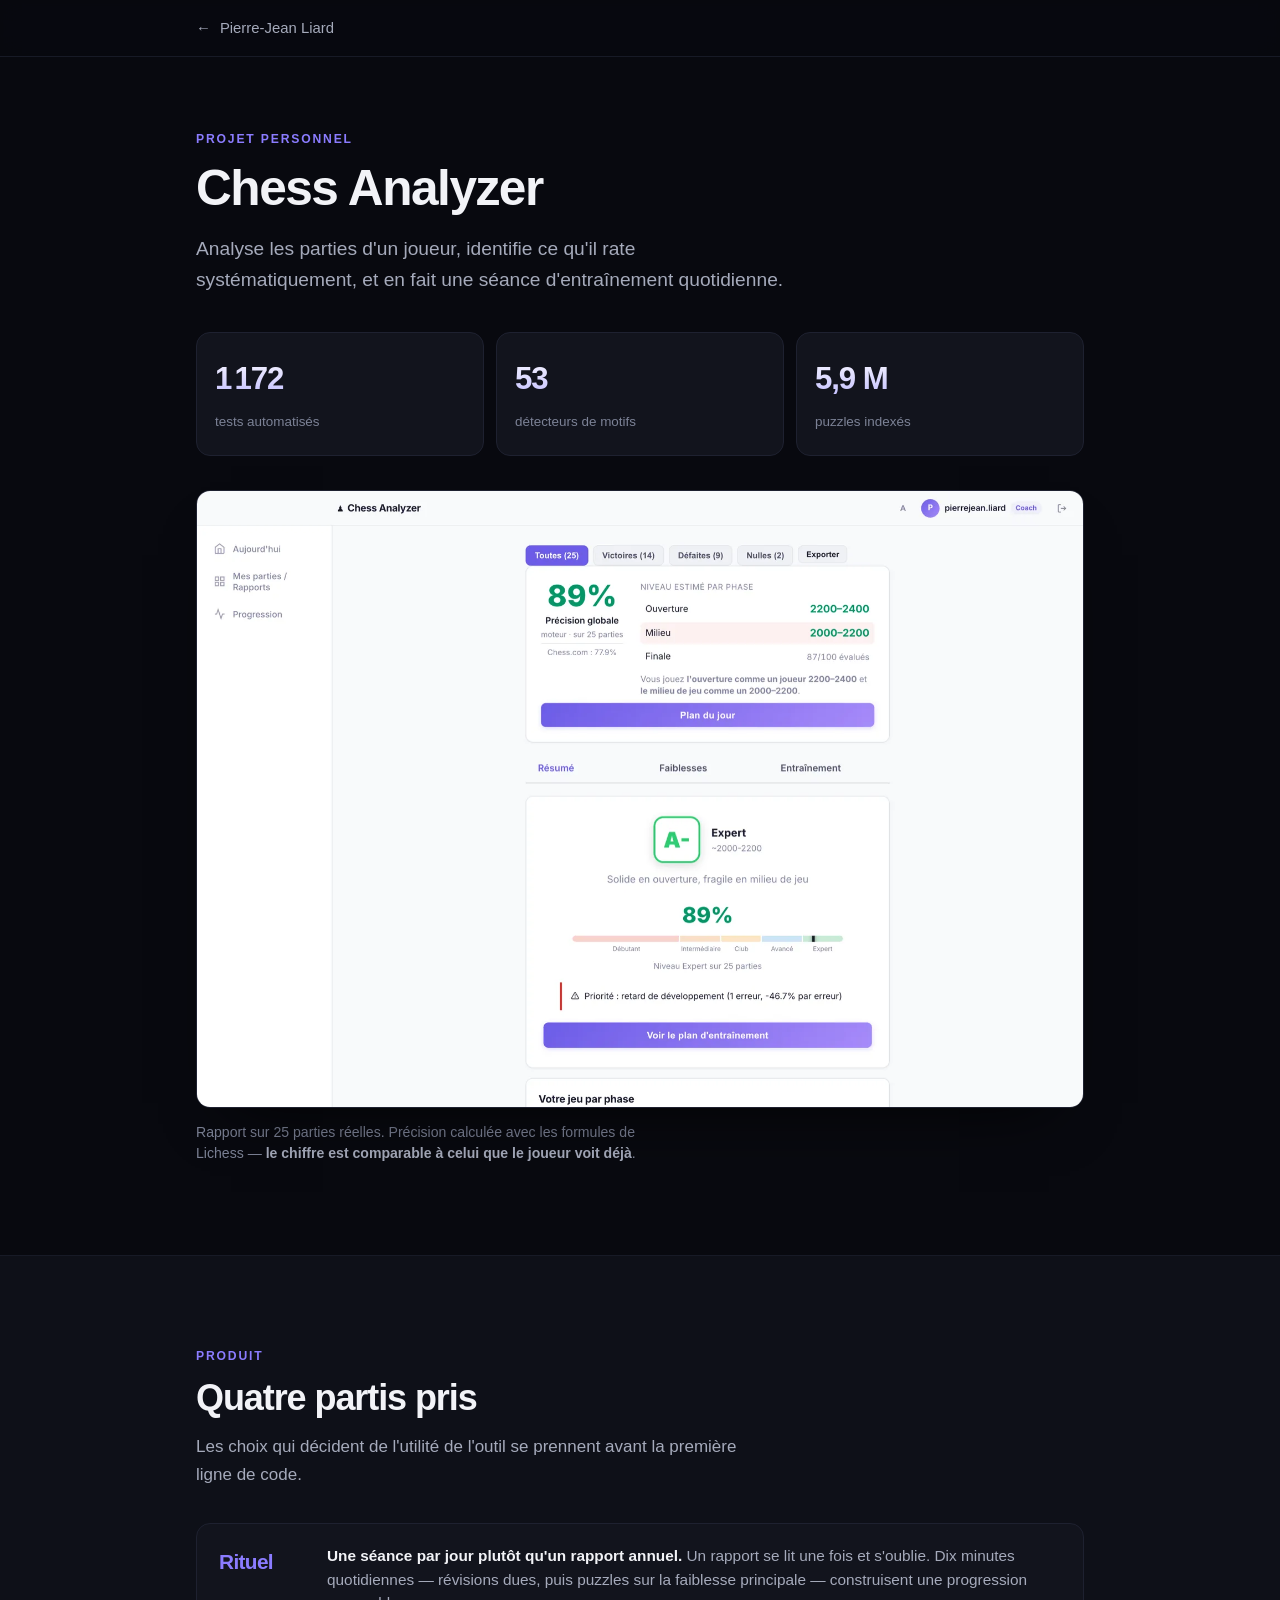
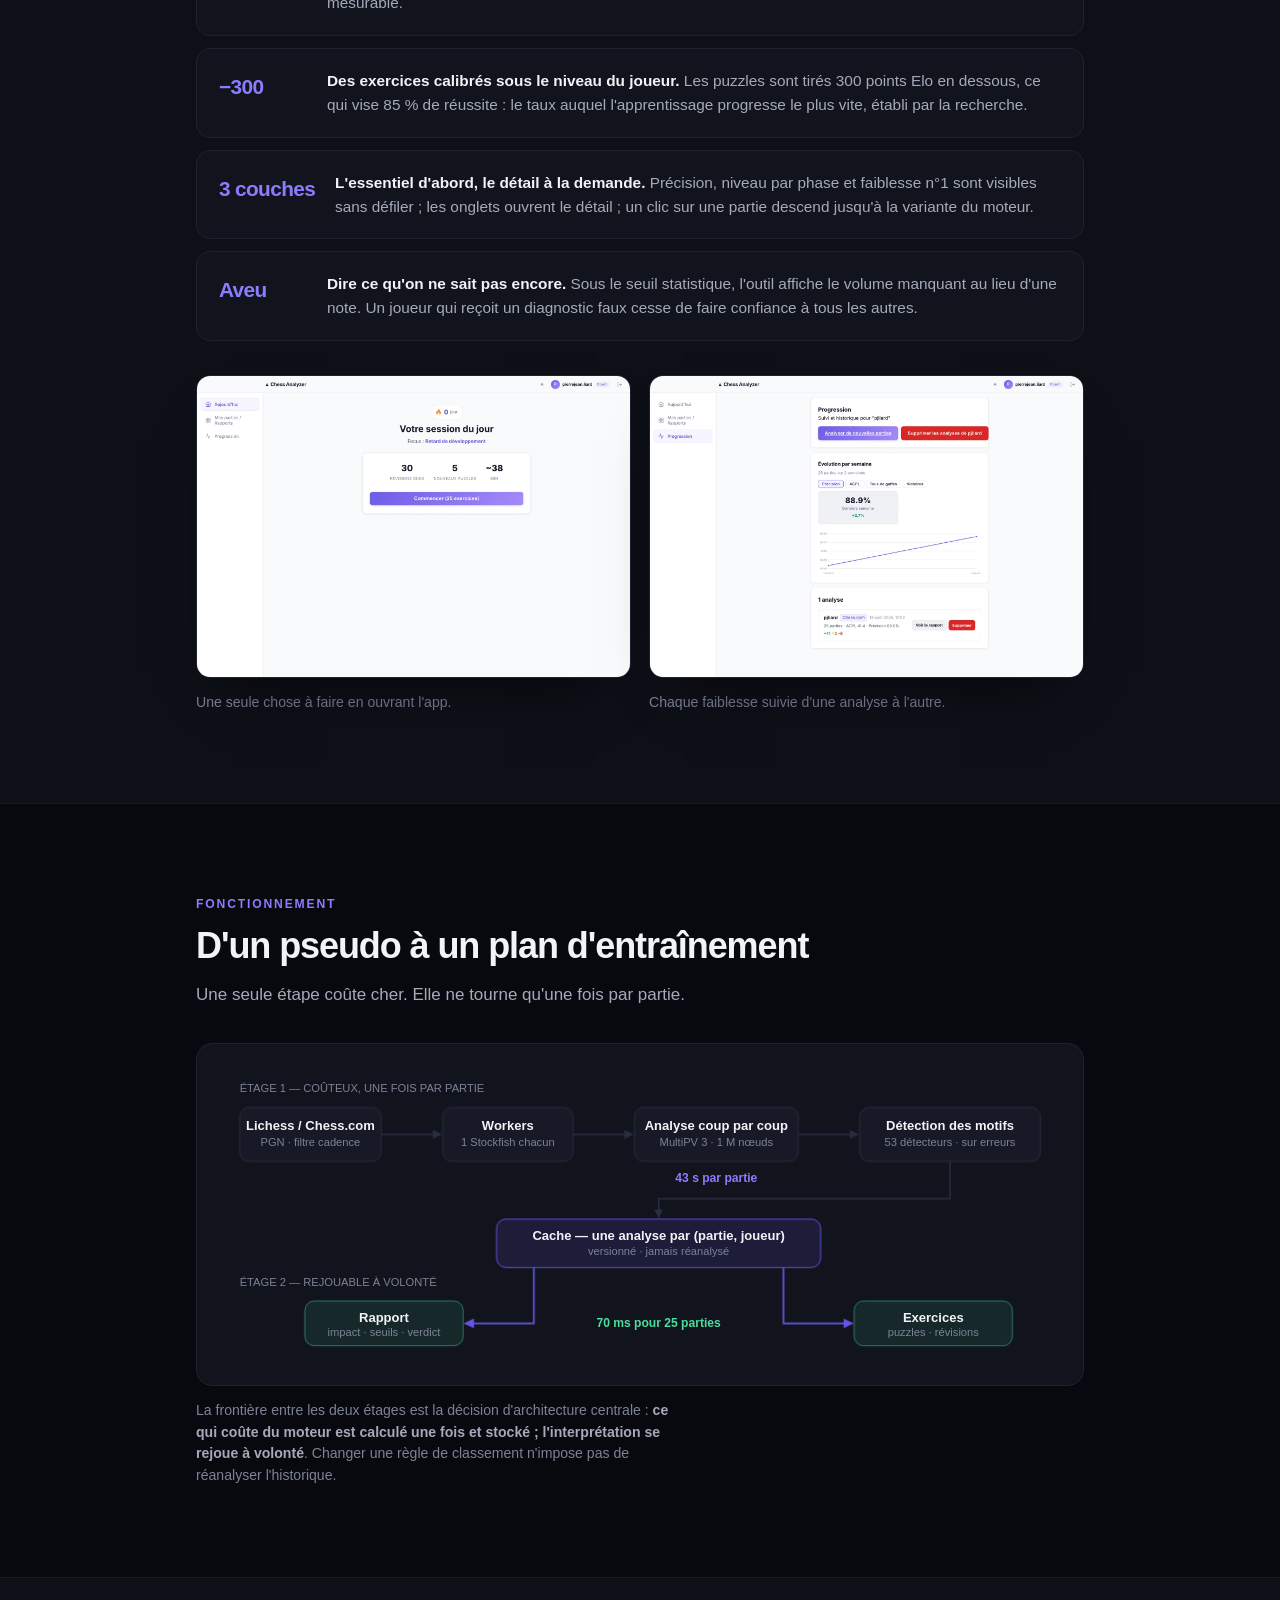
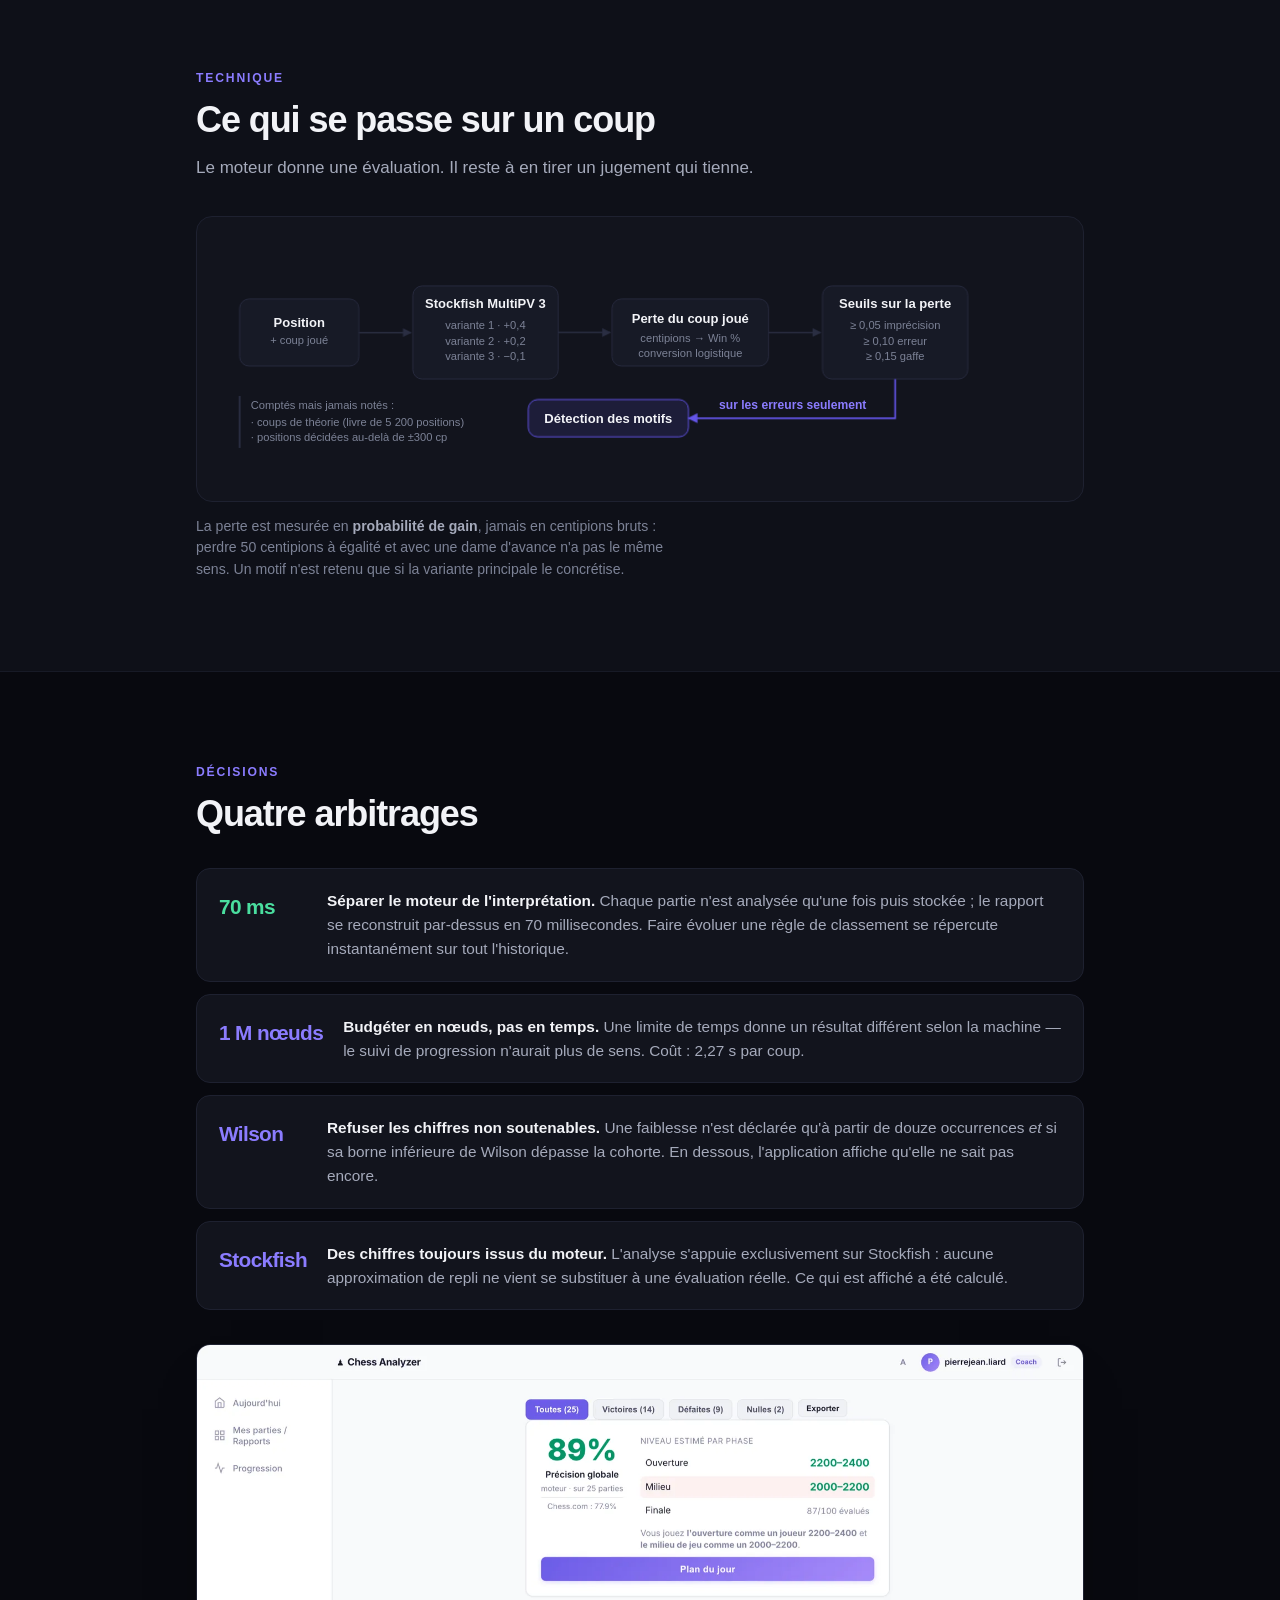
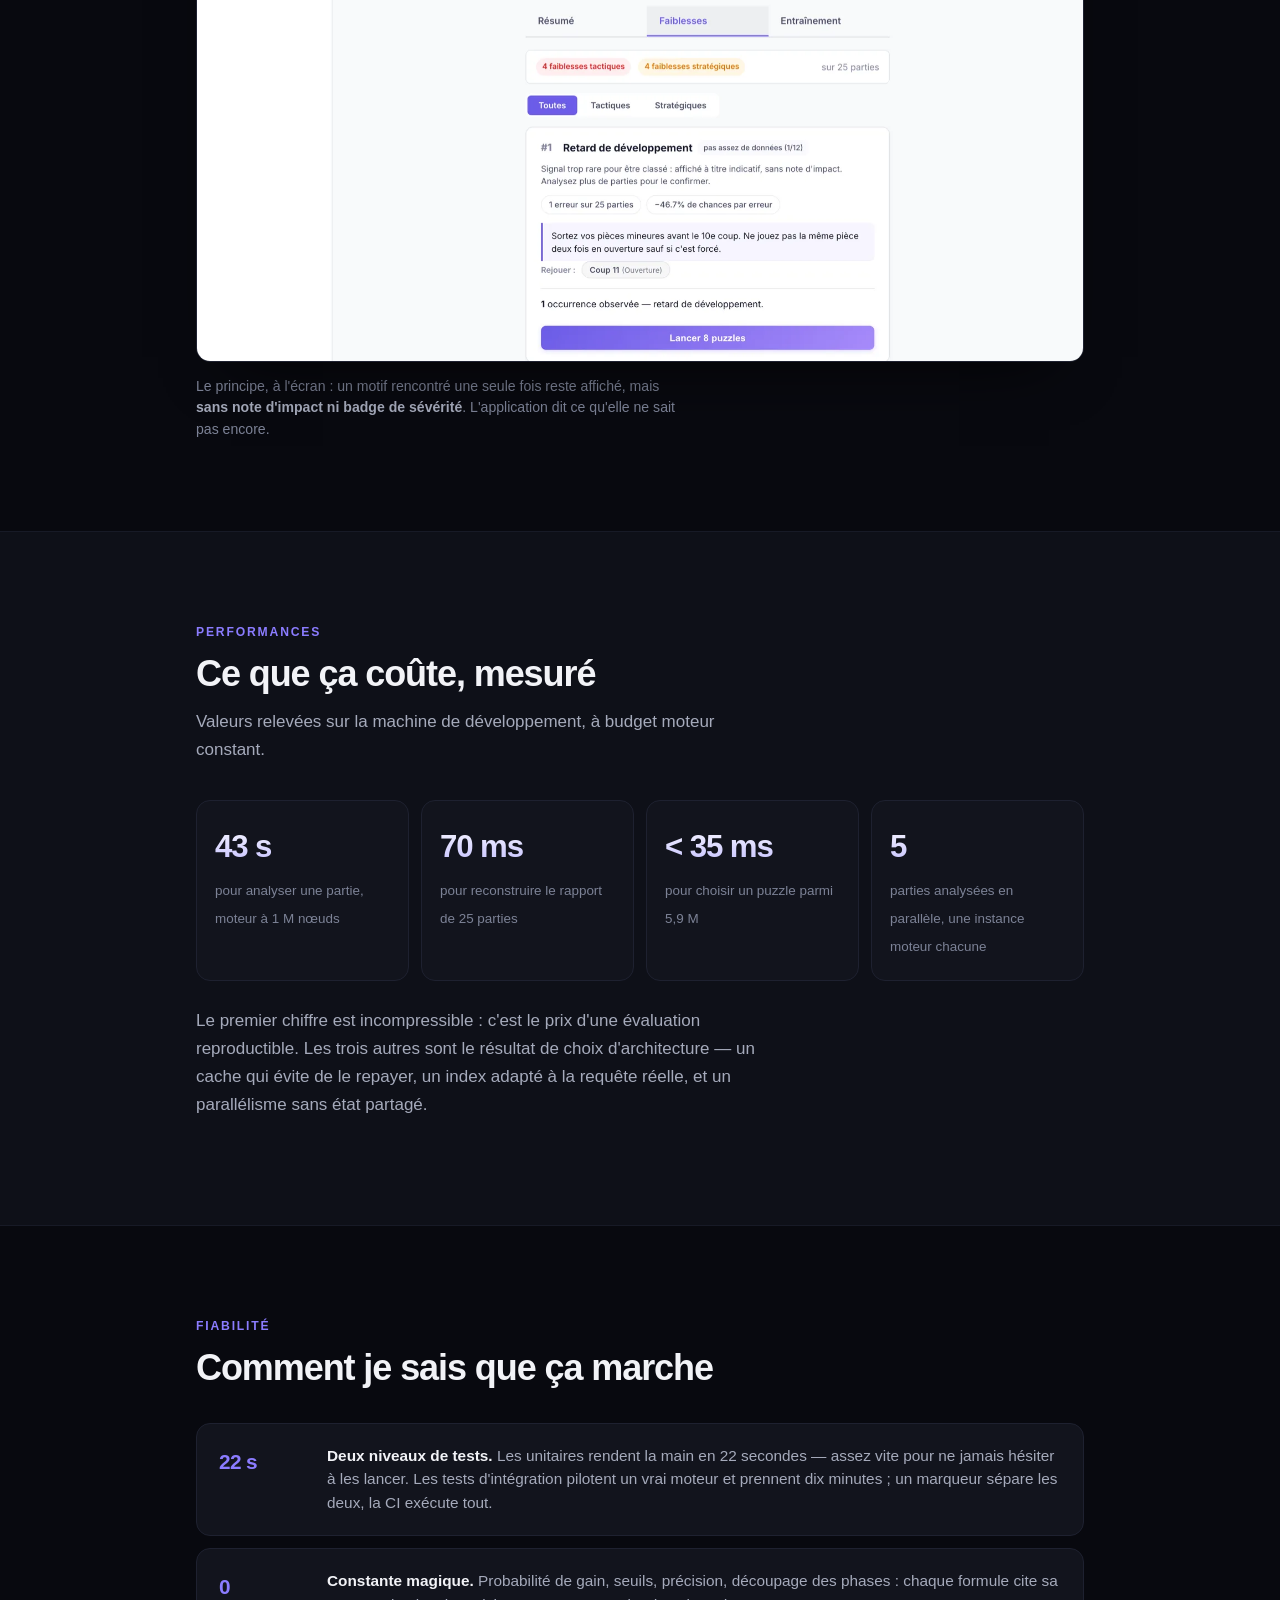
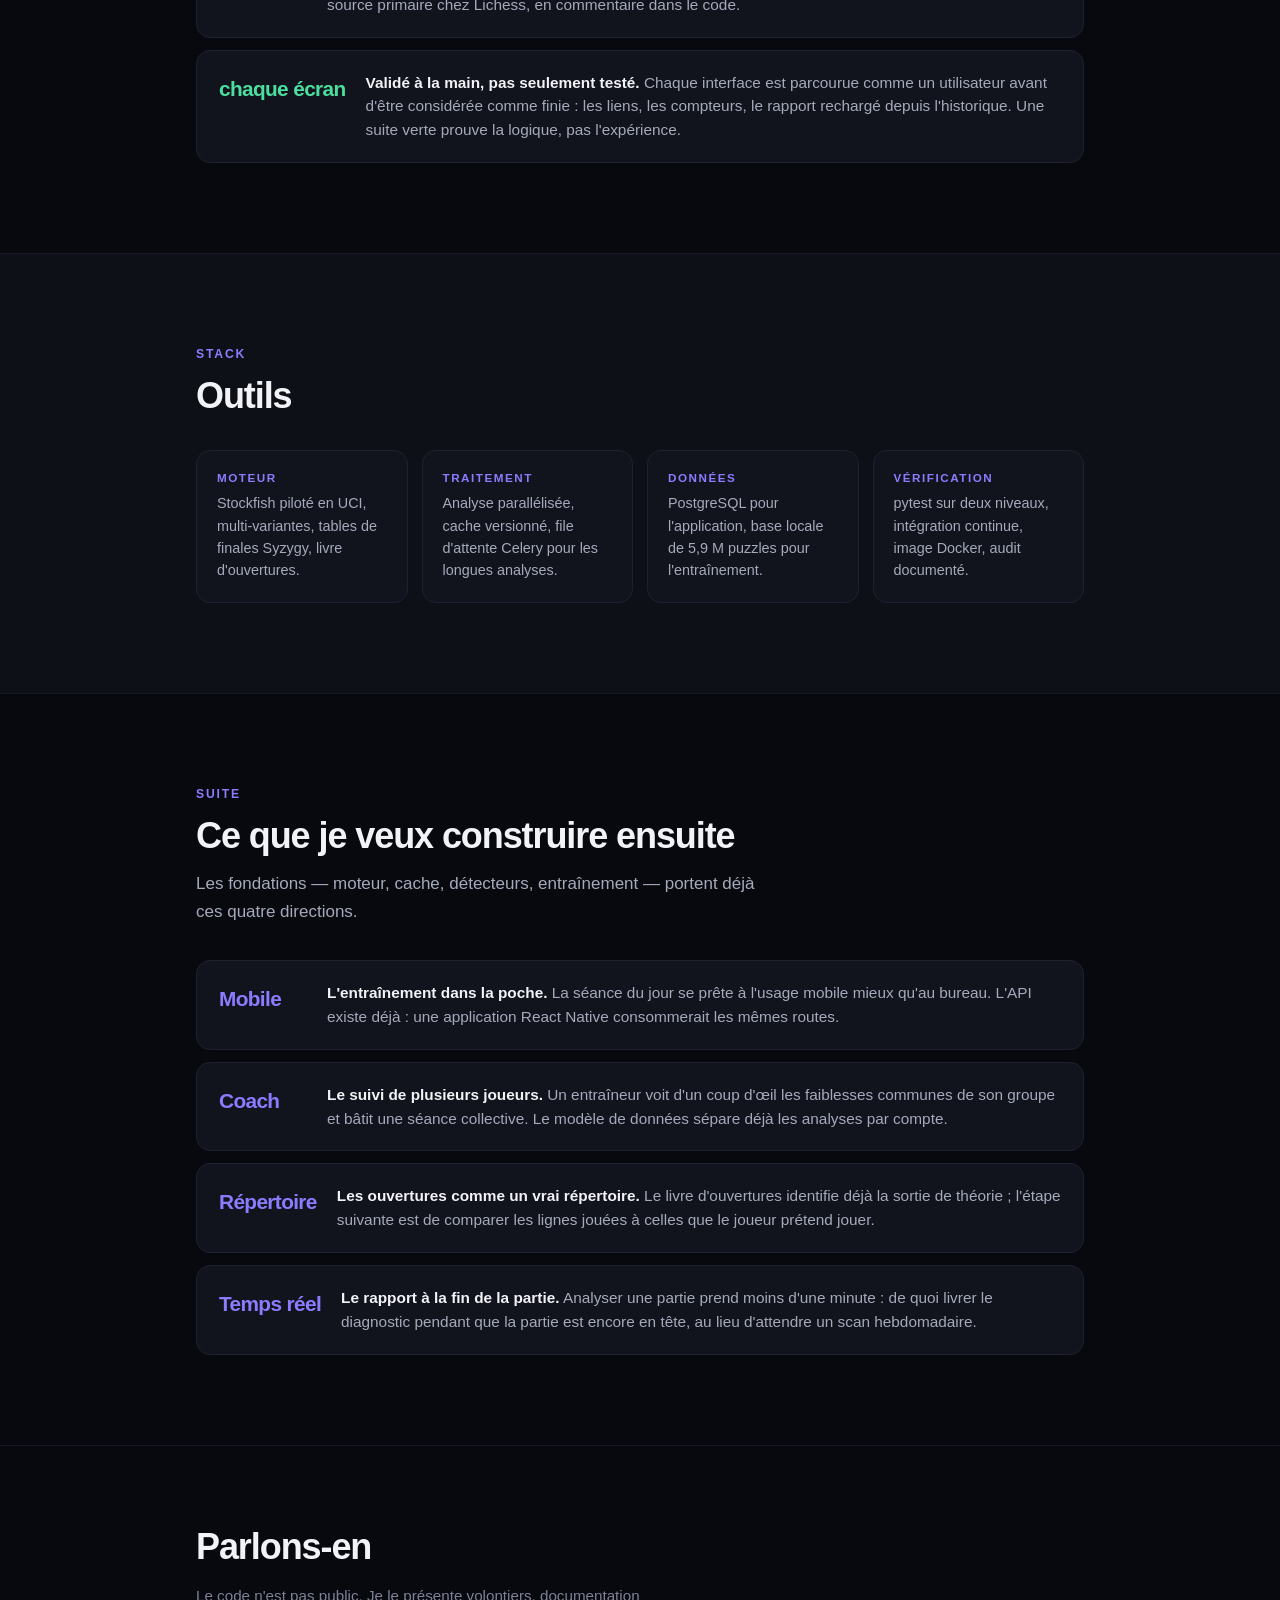
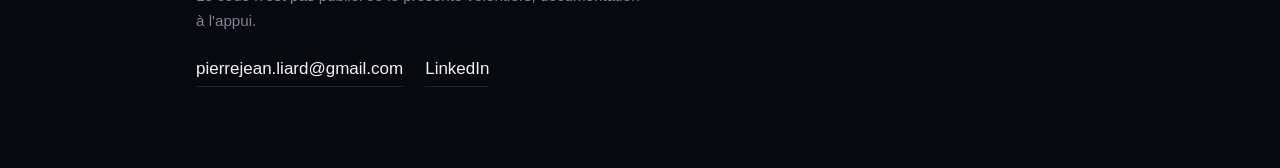
==== commit 9f33b8f2: "Captures en WebP et page 404 Les quatre captures pesaient 814 Ko à elles seules, sur des pages qui n" ====
--- a/chess-analyzer/index.html
+++ b/chess-analyzer/index.html
@@ -47,7 +47,7 @@
     </div>
 
     <figure class="rise">
-      <div class="shot"><img src="../assets/chess-analyzer/rapport.png" alt="Rapport d'analyse : 89 % de précision, niveau estimé par phase, faiblesse prioritaire" loading="lazy"></div>
+      <div class="shot"><picture><source srcset="../assets/chess-analyzer/rapport.webp" type="image/webp"><img src="../assets/chess-analyzer/rapport.png" alt="Rapport d'analyse : 89 % de précision, niveau estimé par phase, faiblesse prioritaire" loading="lazy"></picture></div>
       <figcaption>Rapport sur 25 parties réelles. Précision calculée avec les formules de Lichess — <b>le chiffre est comparable à celui que le joueur voit déjà</b>.</figcaption>
     </figure>
   </div>
@@ -83,11 +83,11 @@
 
     <div class="gallery">
       <figure class="rise">
-        <div class="shot"><img src="../assets/chess-analyzer/aujourdhui.png" alt="Écran Aujourd'hui : séance du jour, révisions dues et nouveaux puzzles" loading="lazy"></div>
+        <div class="shot"><picture><source srcset="../assets/chess-analyzer/aujourdhui.webp" type="image/webp"><img src="../assets/chess-analyzer/aujourdhui.png" alt="Écran Aujourd'hui : séance du jour, révisions dues et nouveaux puzzles" loading="lazy"></picture></div>
         <figcaption>Une seule chose à faire en ouvrant l'app.</figcaption>
       </figure>
       <figure class="rise d1">
-        <div class="shot"><img src="../assets/chess-analyzer/progression.png" alt="Page Progression : évolution de la précision et des faiblesses dans le temps" loading="lazy"></div>
+        <div class="shot"><picture><source srcset="../assets/chess-analyzer/progression.webp" type="image/webp"><img src="../assets/chess-analyzer/progression.png" alt="Page Progression : évolution de la précision et des faiblesses dans le temps" loading="lazy"></picture></div>
         <figcaption>Chaque faiblesse suivie d'une analyse à l'autre.</figcaption>
       </figure>
     </div>
@@ -261,7 +261,7 @@
     </div>
 
     <figure class="rise">
-      <div class="shot"><img src="../assets/chess-analyzer/faiblesses.png" alt="Onglet Faiblesses : un motif vu une fois porte la mention « pas assez de données (1/12) » au lieu d'une note de sévérité" loading="lazy"></div>
+      <div class="shot"><picture><source srcset="../assets/chess-analyzer/faiblesses.webp" type="image/webp"><img src="../assets/chess-analyzer/faiblesses.png" alt="Onglet Faiblesses : un motif vu une fois porte la mention « pas assez de données (1/12) » au lieu d'une note de sévérité" loading="lazy"></picture></div>
       <figcaption>
         Le principe, à l'écran : un motif rencontré une seule fois reste affiché,
         mais <b>sans note d'impact ni badge de sévérité</b>. L'application dit ce
--- a/styles.css
+++ b/styles.css
@@ -145,7 +145,7 @@
     transition: transform 500ms var(--ease), box-shadow 500ms var(--ease);
   }
   .shot:hover { transform: translateY(-5px); box-shadow: 0 40px 70px -30px rgba(0,0,0,.95); }
-  .shot img { width: 100%; height: auto; display: block; }
+  .shot picture, .shot img { display: block; width: 100%; height: auto; }
   .gallery { display: grid; grid-template-columns: repeat(auto-fit, minmax(270px, 1fr)); gap: 18px; margin-top: 34px; }
   .gallery figure { margin: 0; }
 
